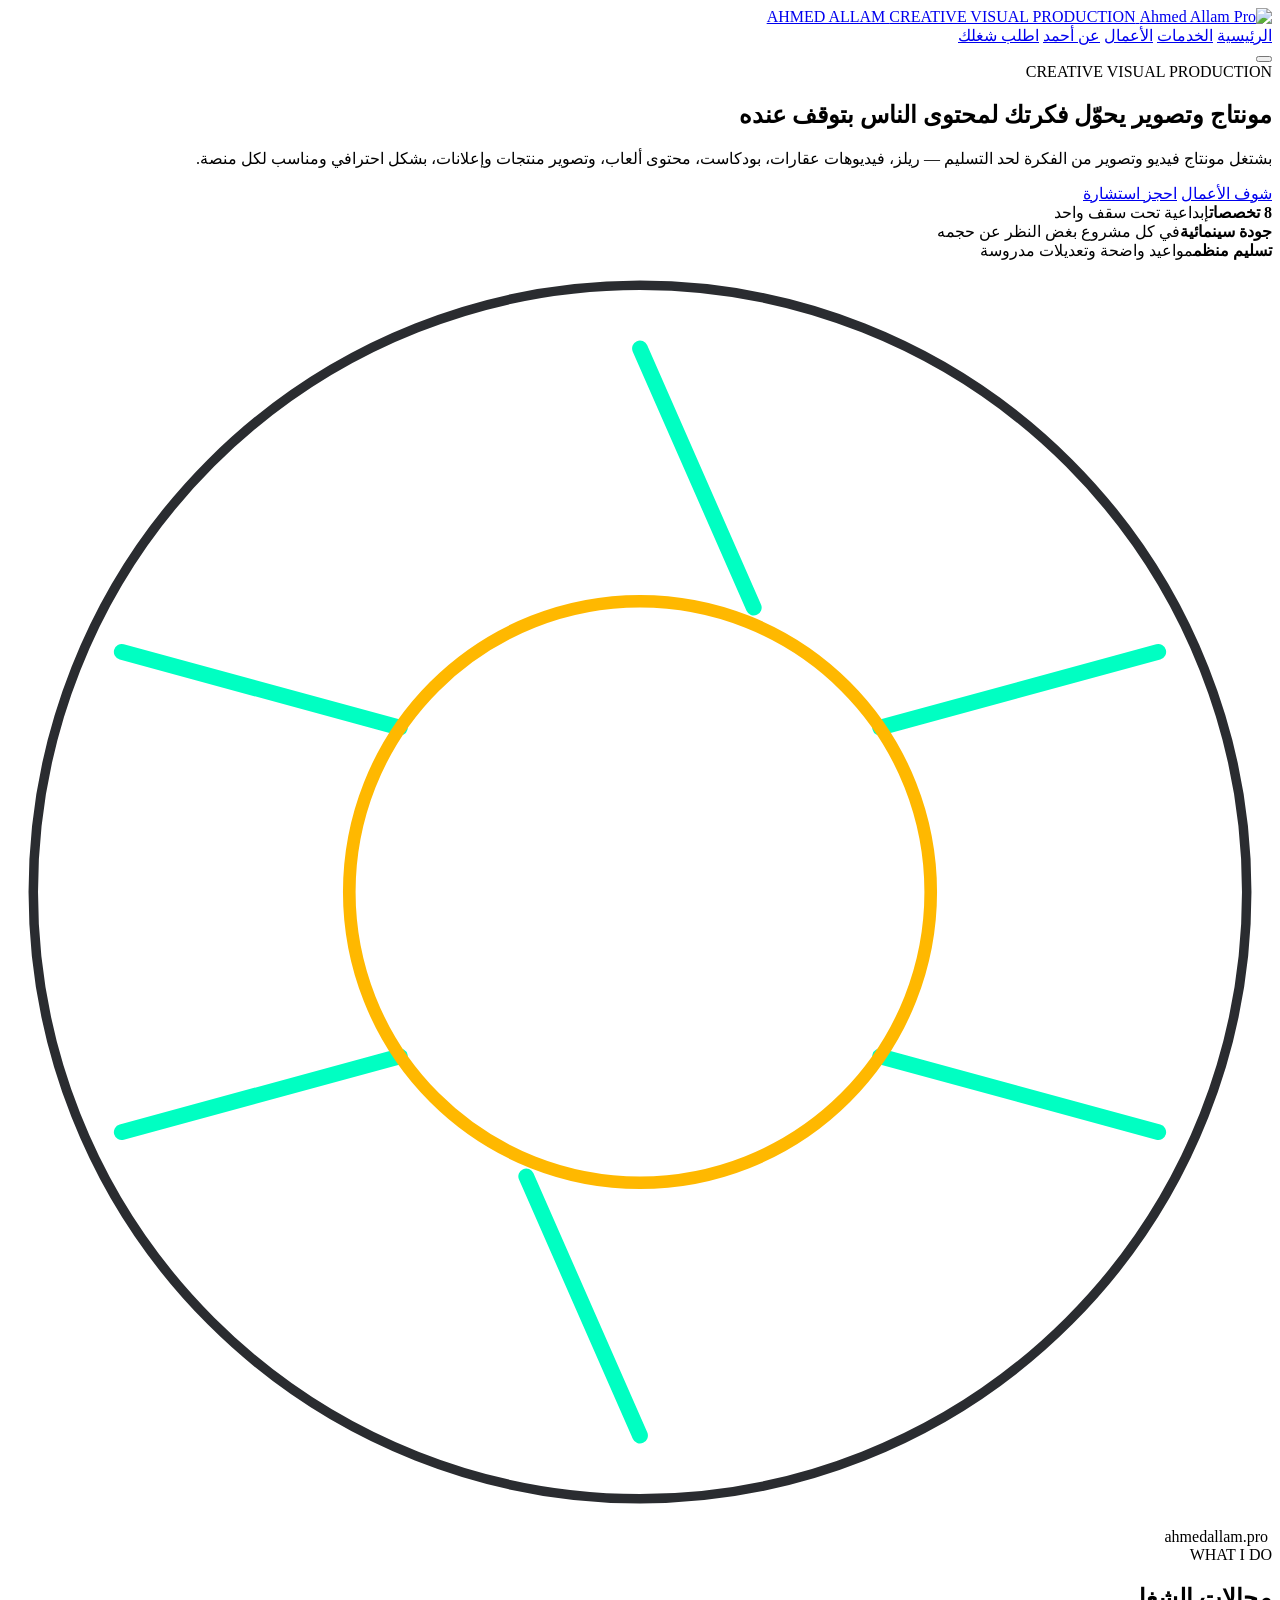
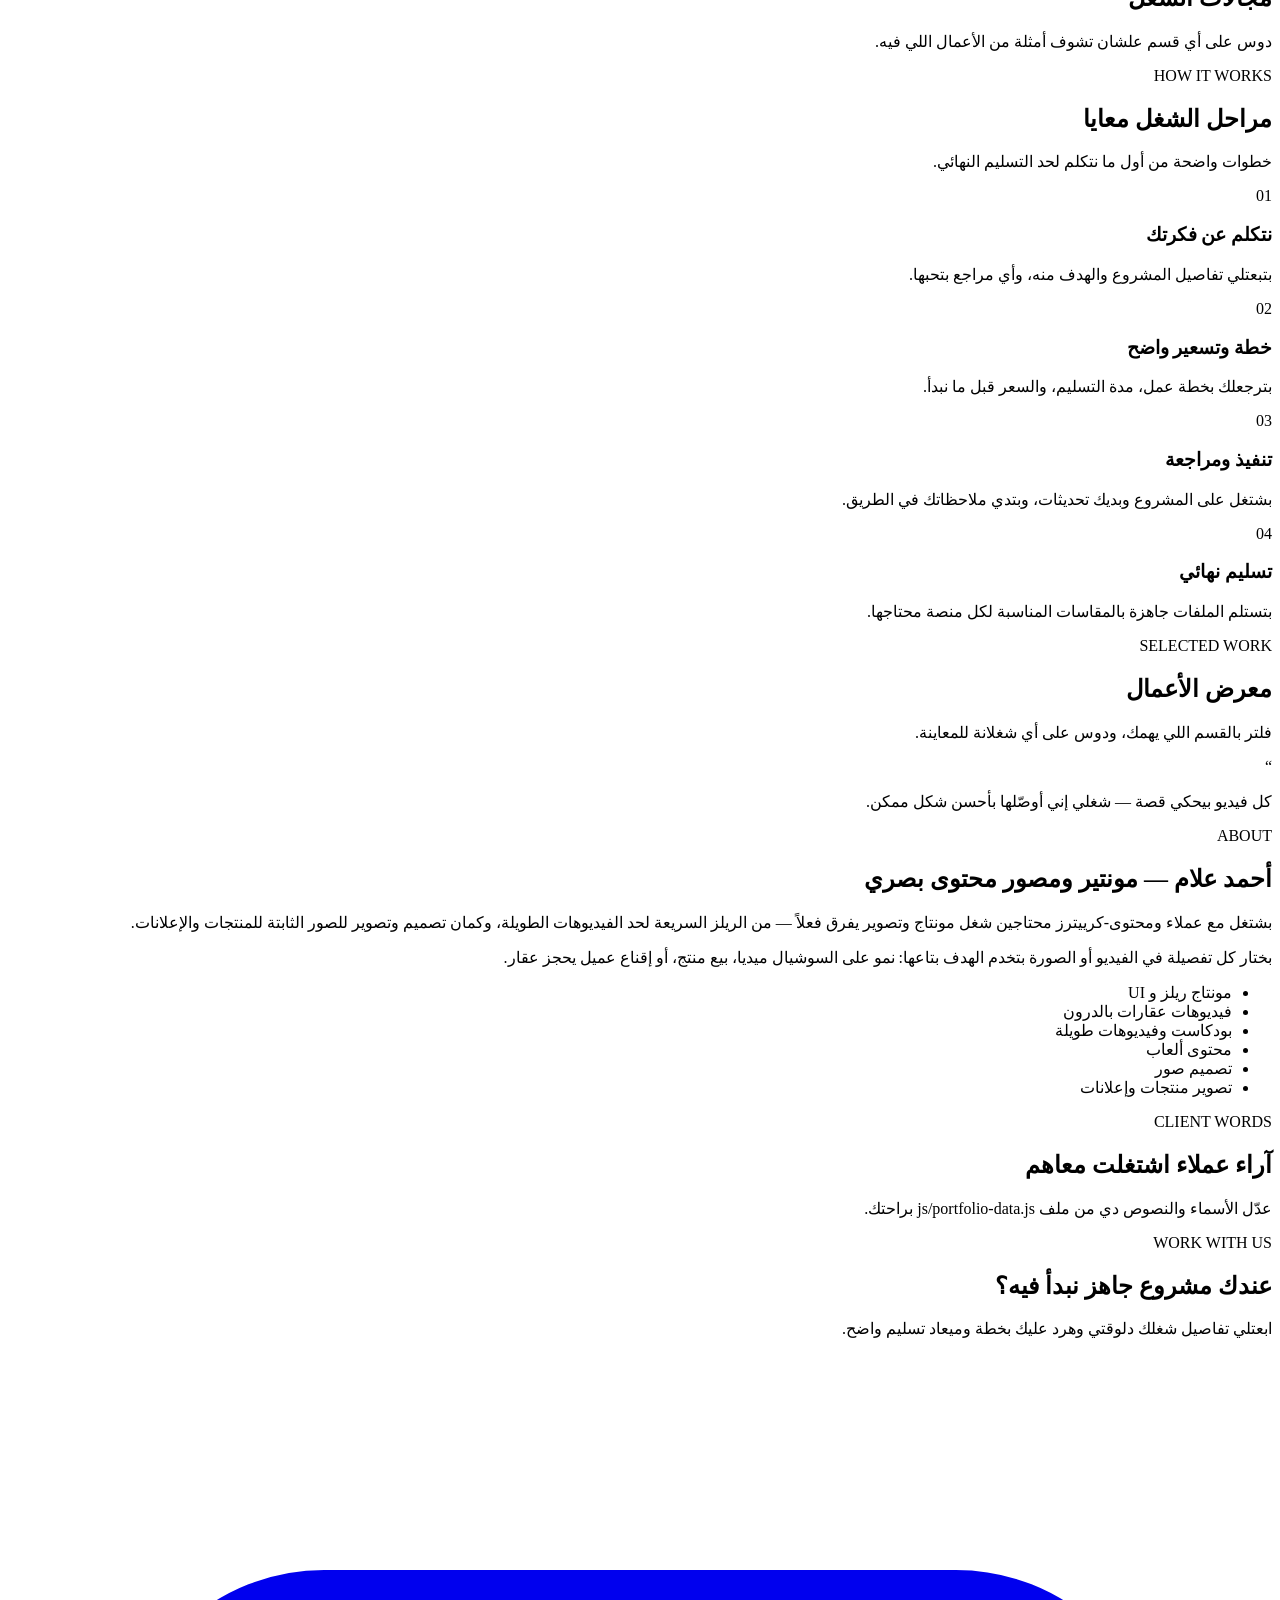
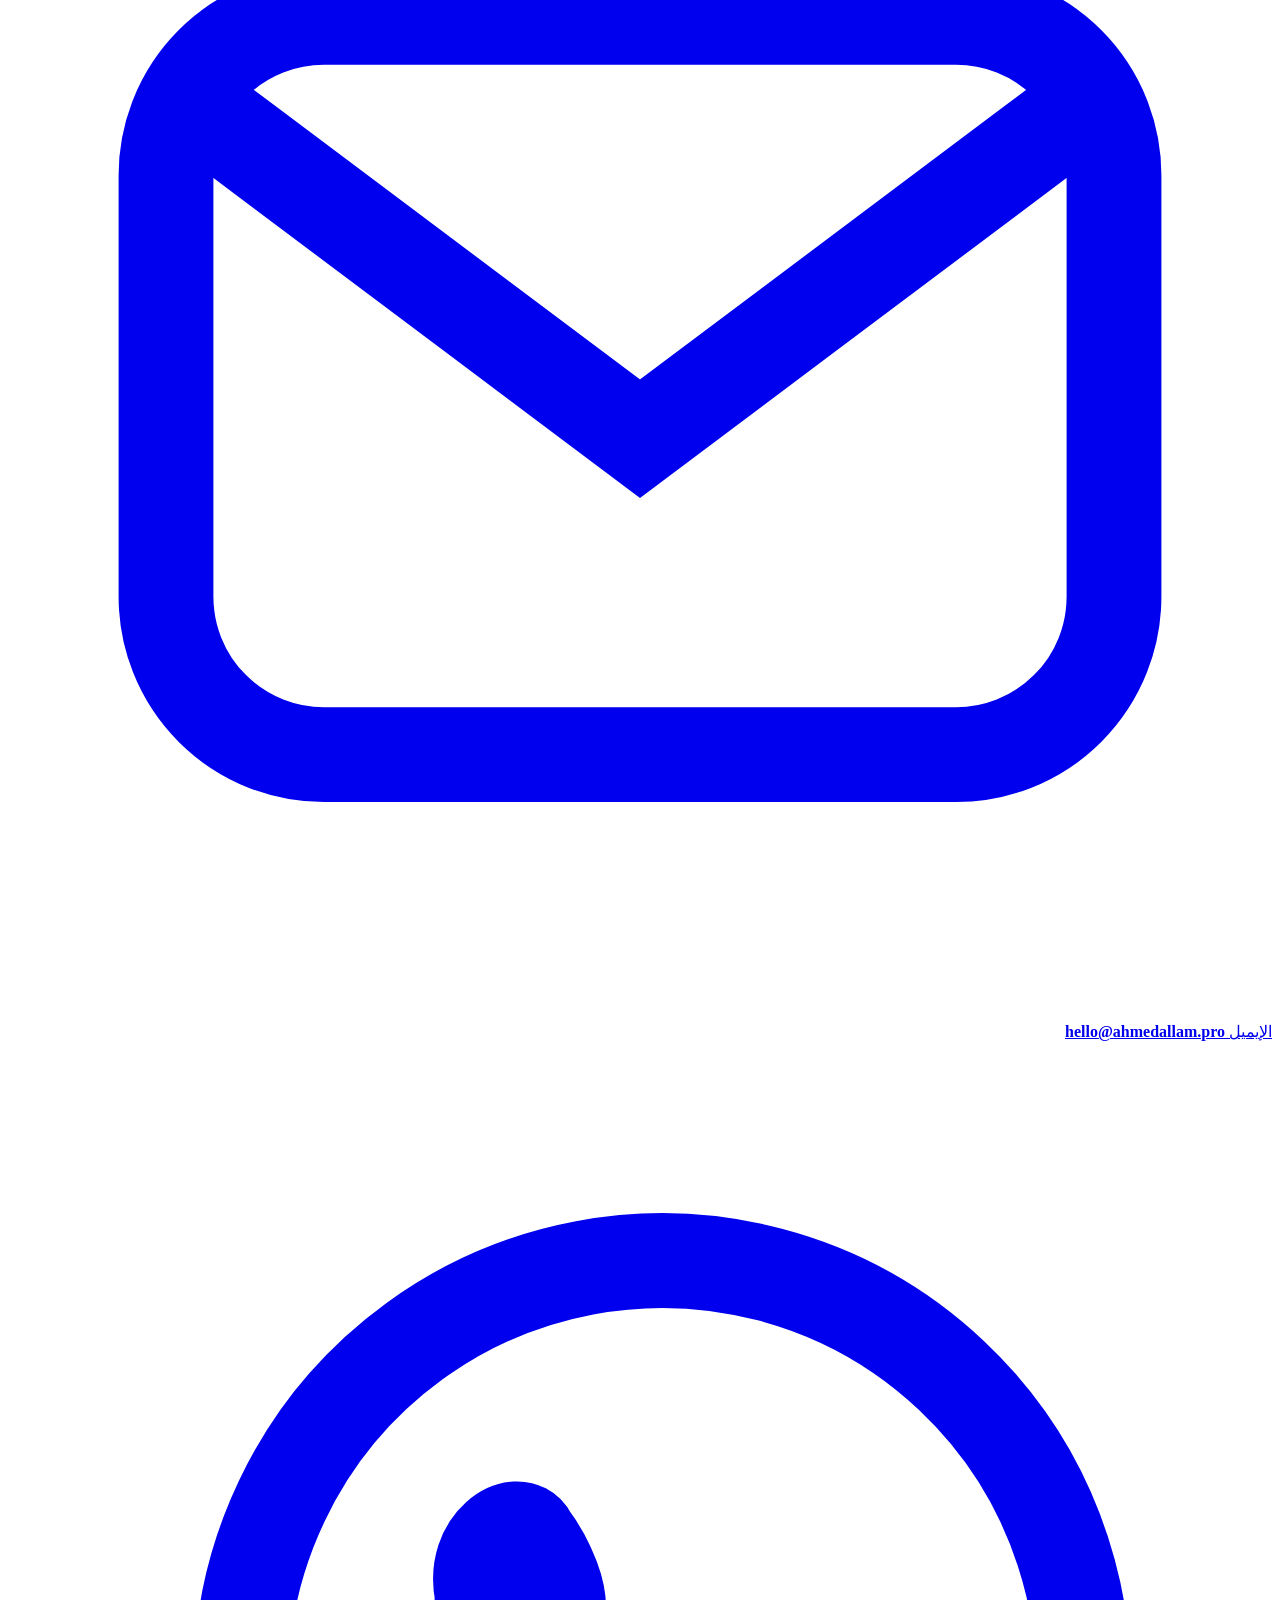
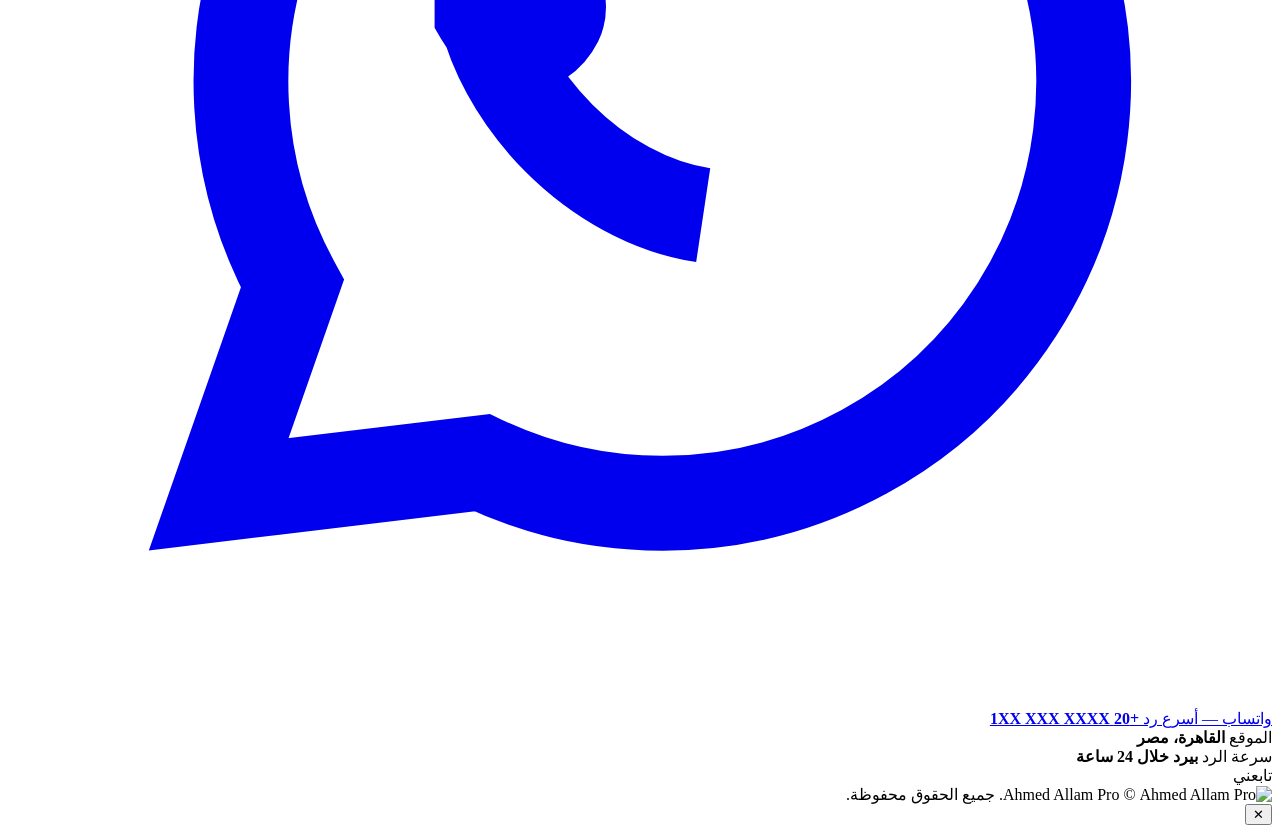
==== index.html @ 137678e2 "Add files via upload" ====
<!DOCTYPE html>
<html lang="ar" dir="rtl">
<head>
<meta charset="UTF-8">
<meta name="viewport" content="width=device-width, initial-scale=1.0">
<title>Ahmed Allam Pro — مونتاج فيديو وتصوير احترافي</title>
<meta name="description" content="أحمد علام برو — مونتاج ريلز، فيديوهات عقارات، بودكاست، محتوى ألعاب، وتصوير منتجات وإعلانات.">
<meta property="og:title" content="Ahmed Allam Pro — Creative Visual Production">
<meta property="og:description" content="مونتاج فيديو وتصوير احترافي: ريلز، عقارات، بودكاست، ألعاب، تصميم وتصوير منتجات وإعلانات.">
<meta property="og:image" content="assets/logo.png">
<meta property="og:type" content="website">
<meta property="og:url" content="https://ahmedallam.pro">
<meta name="twitter:card" content="summary_large_image">
<link rel="icon" href="assets/logo.png">
<link rel="stylesheet" href="css/style.css">
</head>
<body>

<!-- ===================== HEADER ===================== -->
<header id="siteHeader">
  <div class="wrap nav-inner">
    <a href="#hero" class="brand">
      <img src="assets/logo.png" alt="Ahmed Allam Pro">
      <span class="brand-text en">AHMED ALLAM <span>CREATIVE VISUAL PRODUCTION</span></span>
    </a>

    <nav class="nav-menu" id="navMenu">
      <a href="#hero">الرئيسية</a>
      <a href="#services">الخدمات</a>
      <a href="#work">الأعمال</a>
      <a href="#about">عن أحمد</a>
      <a href="#contact" class="nav-cta">اطلب شغلك</a>
    </nav>

    <button class="nav-toggle" id="navToggle" aria-label="فتح القائمة">
      <span></span><span></span><span></span>
    </button>
  </div>
</header>

<!-- ===================== HERO ===================== -->
<section class="hero" id="hero">
  <div class="wrap hero-inner">
    <div class="hero-copy">
      <span class="eyebrow en">CREATIVE VISUAL PRODUCTION</span>
      <h1>مونتاج وتصوير يحوّل <span class="accent">فكرتك</span> لمحتوى الناس بتوقف عنده</h1>
      <p>
        بشتغل مونتاج فيديو وتصوير من الفكرة لحد التسليم — ريلز، فيديوهات عقارات،
        بودكاست، محتوى ألعاب، وتصوير منتجات وإعلانات، بشكل احترافي ومناسب لكل منصة.
      </p>
      <div class="hero-actions">
        <a href="#work" class="btn btn-primary">شوف الأعمال</a>
        <a href="#contact" class="btn btn-ghost">احجز استشارة</a>
      </div>

      <div class="hero-stats">
        <div><strong>8 تخصصات</strong><span>إبداعية تحت سقف واحد</span></div>
        <div><strong>جودة سينمائية</strong><span>في كل مشروع بغض النظر عن حجمه</span></div>
        <div><strong>تسليم منظم</strong><span>مواعيد واضحة وتعديلات مدروسة</span></div>
      </div>
    </div>

    <div class="hero-visual">
      <div class="aperture-ring">
        <svg viewBox="0 0 200 200" fill="none">
          <circle cx="100" cy="100" r="96" stroke="#2a2c30" stroke-width="1.5"/>
          <g stroke="#00ffc2" stroke-width="2.5" stroke-linecap="round">
            <path d="M100 14 L118 55" />
            <path d="M182 62 L138 74" />
            <path d="M182 138 L138 126" />
            <path d="M100 186 L82 145" />
            <path d="M18 138 L62 126" />
            <path d="M18 62 L62 74" />
          </g>
          <circle cx="100" cy="100" r="46" stroke="#ffb800" stroke-width="2"/>
        </svg>
        <div class="hero-logo-badge">
          <img src="assets/logo.png" alt="">
          <span>ahmedallam.pro</span>
        </div>
      </div>
    </div>
  </div>
</section>

<!-- ===================== SERVICES ===================== -->
<section class="services" id="services">
  <div class="wrap">
    <div class="section-head">
      <span class="eyebrow en">WHAT I DO</span>
      <h2>مجالات الشغل</h2>
      <p>دوس على أي قسم علشان تشوف أمثلة من الأعمال اللي فيه.</p>
    </div>
    <div class="cat-grid" id="categoryGrid"></div>
  </div>
</section>

<!-- ===================== PROCESS ===================== -->
<section class="process" id="process">
  <div class="wrap">
    <div class="section-head">
      <span class="eyebrow en">HOW IT WORKS</span>
      <h2>مراحل الشغل معايا</h2>
      <p>خطوات واضحة من أول ما نتكلم لحد التسليم النهائي.</p>
    </div>
    <div class="process-grid">
      <div class="process-step">
        <span class="step-num en">01</span>
        <h3>نتكلم عن فكرتك</h3>
        <p>بتبعتلي تفاصيل المشروع والهدف منه، وأي مراجع بتحبها.</p>
      </div>
      <div class="process-step">
        <span class="step-num en">02</span>
        <h3>خطة وتسعير واضح</h3>
        <p>بترجعلك بخطة عمل، مدة التسليم، والسعر قبل ما نبدأ.</p>
      </div>
      <div class="process-step">
        <span class="step-num en">03</span>
        <h3>تنفيذ ومراجعة</h3>
        <p>بشتغل على المشروع وبديك تحديثات، وبتدي ملاحظاتك في الطريق.</p>
      </div>
      <div class="process-step">
        <span class="step-num en">04</span>
        <h3>تسليم نهائي</h3>
        <p>بتستلم الملفات جاهزة بالمقاسات المناسبة لكل منصة محتاجها.</p>
      </div>
    </div>
  </div>
</section>

<!-- ===================== WORK ===================== -->
<section id="work">
  <div class="wrap">
    <div class="section-head">
      <span class="eyebrow en">SELECTED WORK</span>
      <h2>معرض الأعمال</h2>
      <p>فلتر بالقسم اللي يهمك، ودوس على أي شغلانة للمعاينة.</p>
    </div>
    <div class="filter-bar" id="filterBar"></div>
    <div class="gallery" id="gallery"></div>
  </div>
</section>

<!-- ===================== ABOUT ===================== -->
<section class="about" id="about">
  <div class="wrap about-inner">
    <div class="about-card">
      <span class="quote-mark en">“</span>
      <p>كل فيديو بيحكي قصة — شغلي إني أوصّلها بأحسن شكل ممكن.</p>
    </div>
    <div class="about-text">
      <span class="eyebrow en">ABOUT</span>
      <h2>أحمد علام — مونتير ومصور محتوى بصري</h2>
      <p>
        بشتغل مع عملاء ومحتوى-كرييترز محتاجين شغل مونتاج وتصوير يفرق فعلاً —
        من الريلز السريعة لحد الفيديوهات الطويلة، وكمان تصميم وتصوير للصور
        الثابتة للمنتجات والإعلانات.
      </p>
      <p>
        بختار كل تفصيلة في الفيديو أو الصورة بتخدم الهدف بتاعها: نمو على السوشيال ميديا،
        بيع منتج، أو إقناع عميل يحجز عقار.
      </p>
      <ul class="about-list">
        <li>مونتاج ريلز و UI</li>
        <li>فيديوهات عقارات بالدرون</li>
        <li>بودكاست وفيديوهات طويلة</li>
        <li>محتوى ألعاب</li>
        <li>تصميم صور</li>
        <li>تصوير منتجات وإعلانات</li>
      </ul>
    </div>
  </div>
</section>

<!-- ===================== TESTIMONIALS ===================== -->
<section id="testimonials">
  <div class="wrap">
    <div class="section-head">
      <span class="eyebrow en">CLIENT WORDS</span>
      <h2>آراء عملاء اشتغلت معاهم</h2>
      <p>عدّل الأسماء والنصوص دي من ملف js/portfolio-data.js براحتك.</p>
    </div>
    <div class="testimonials-track" id="testimonialTrack"></div>
  </div>
</section>

<!-- ===================== CONTACT ===================== -->
<section class="contact" id="contact">
  <div class="wrap">
    <div class="contact-box">
      <span class="eyebrow en">WORK WITH US</span>
      <h2>عندك مشروع جاهز نبدأ فيه؟</h2>
      <p>ابعتلي تفاصيل شغلك دلوقتي وهرد عليك بخطة وميعاد تسليم واضح.</p>
    </div>

    <div class="contact-grid">
      <div class="contact-rows">
        <a href="#" id="contactEmailLink" class="contact-row">
          <span class="contact-row-icon">
            <svg viewBox="0 0 24 24" fill="none" stroke="currentColor" stroke-width="1.8"><rect x="3" y="5" width="18" height="14" rx="3"/><path d="M4 7l8 6 8-6"/></svg>
          </span>
          <span class="contact-row-text">
            <span>الإيميل</span>
            <strong id="contactEmailText">hello@ahmedallam.pro</strong>
          </span>
        </a>

        <a href="#" id="contactWhatsapp" target="_blank" rel="noopener" class="contact-row">
          <span class="contact-row-icon">
            <svg viewBox="0 0 24 24" fill="none" stroke="currentColor" stroke-width="1.8"><path d="M4 20l1.4-4A8 8 0 1 1 9 19.4L4 20Z"/><path d="M9 10.5c.3 2 2.2 3.9 4.2 4.2M9 10.5c-.2-1 .7-1.5.9-1.1.3.4.7 1.2.5 1.6-.3.6-1 .6-1.4-.1Z"/></svg>
          </span>
          <span class="contact-row-text">
            <span>واتساب — أسرع رد</span>
            <strong id="contactPhoneText">+20 1XX XXX XXXX</strong>
          </span>
        </a>
      </div>

      <div class="contact-side">
        <div class="contact-side-block">
          <span>الموقع</span>
          <strong id="contactLocation">القاهرة، مصر</strong>
        </div>
        <div class="contact-side-block">
          <span>سرعة الرد</span>
          <strong id="contactResponse">بيرد خلال 24 ساعة</strong>
        </div>
        <div class="contact-side-block contact-social-wrap">
          <span>تابعني</span>
          <div data-social-list></div>
        </div>
      </div>
    </div>
  </div>
</section>

<!-- ===================== FOOTER ===================== -->
<footer>
  <div class="wrap footer-inner">
    <div class="footer-brand">
      <img src="assets/logo.png" alt="Ahmed Allam Pro">
      <span class="en">© <span id="year"></span> Ahmed Allam Pro. جميع الحقوق محفوظة.</span>
    </div>
    <div class="footer-social" data-social-list></div>
  </div>
</footer>

<!-- ===================== MODAL ===================== -->
<div class="modal" id="modal">
  <div class="modal-content">
    <div class="modal-body" id="modalBody"></div>
    <div class="modal-footer">
      <span id="modalCaption"></span>
      <button class="modal-close" id="modalClose" aria-label="إغلاق">✕</button>
    </div>
  </div>
</div>

<script src="js/site-config.js"></script>
<script src="js/portfolio-data.js"></script>
<script src="js/script.js"></script>
</body>
</html>
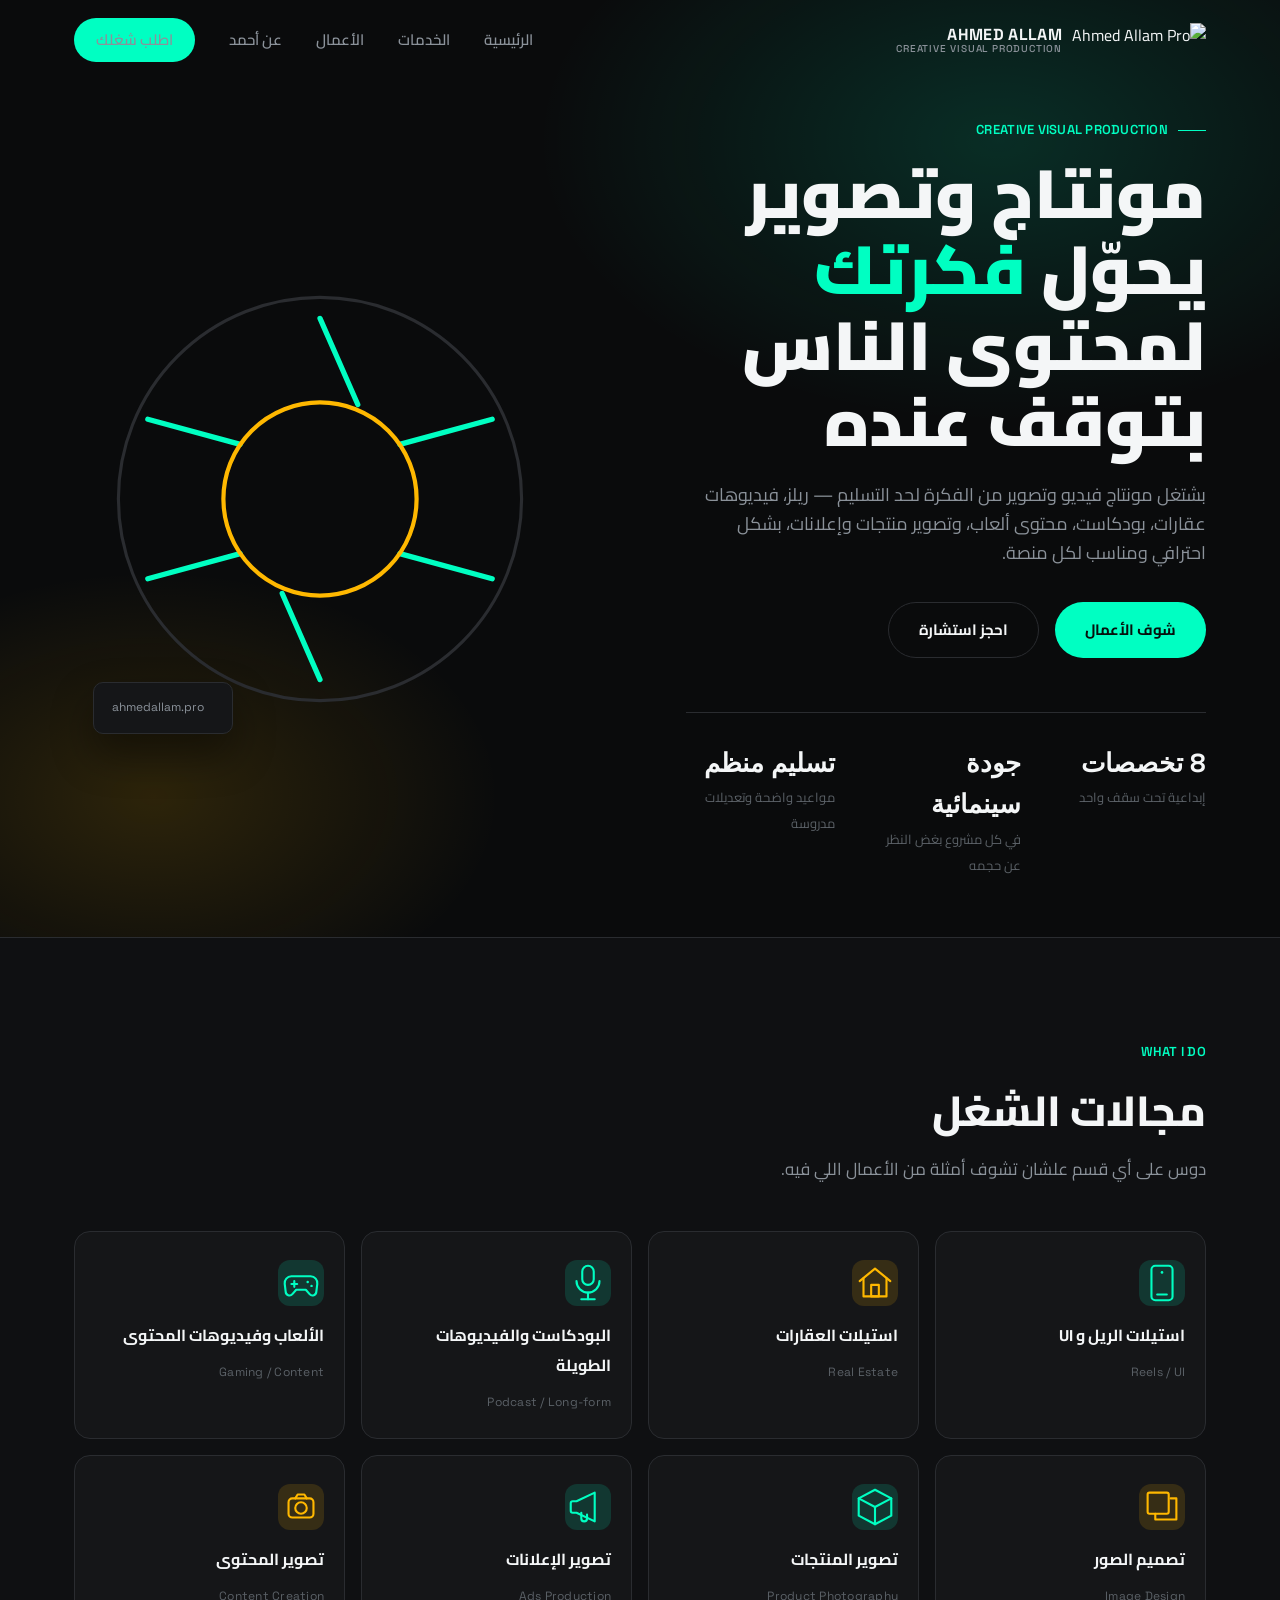
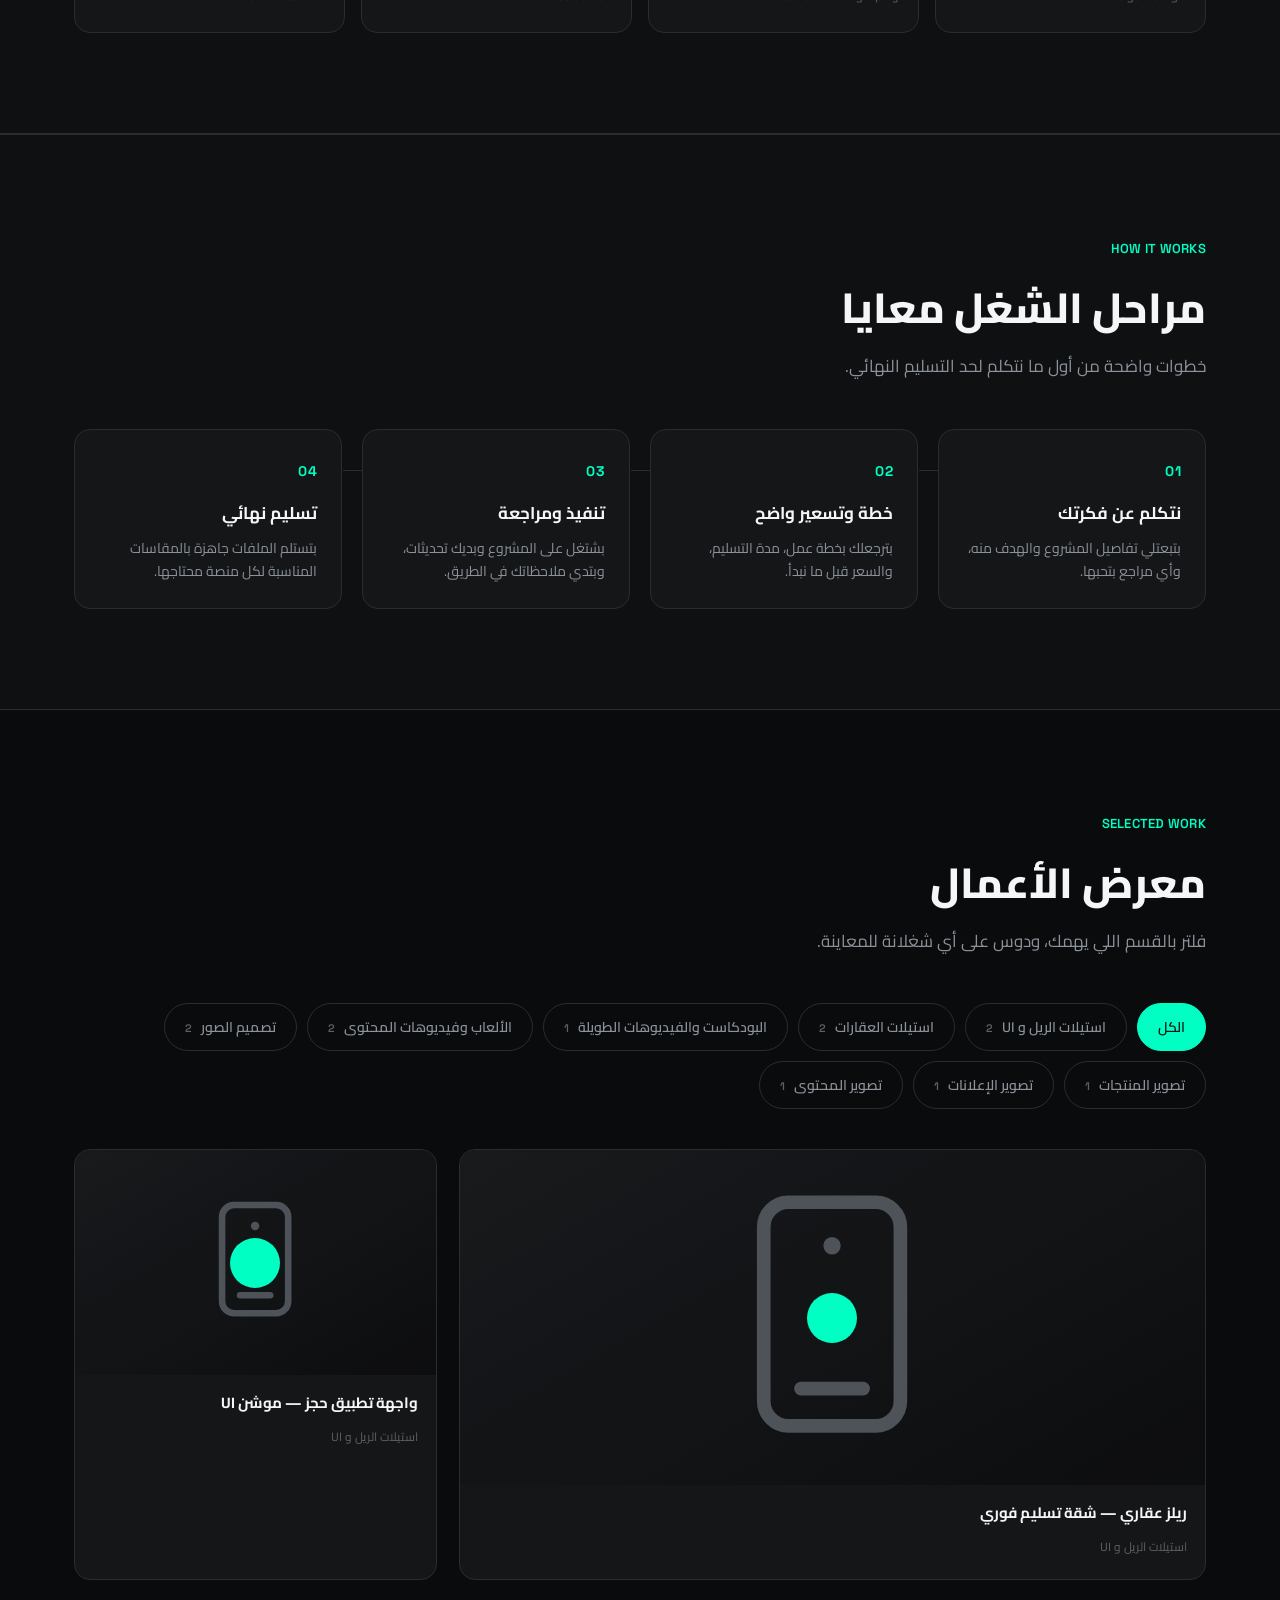
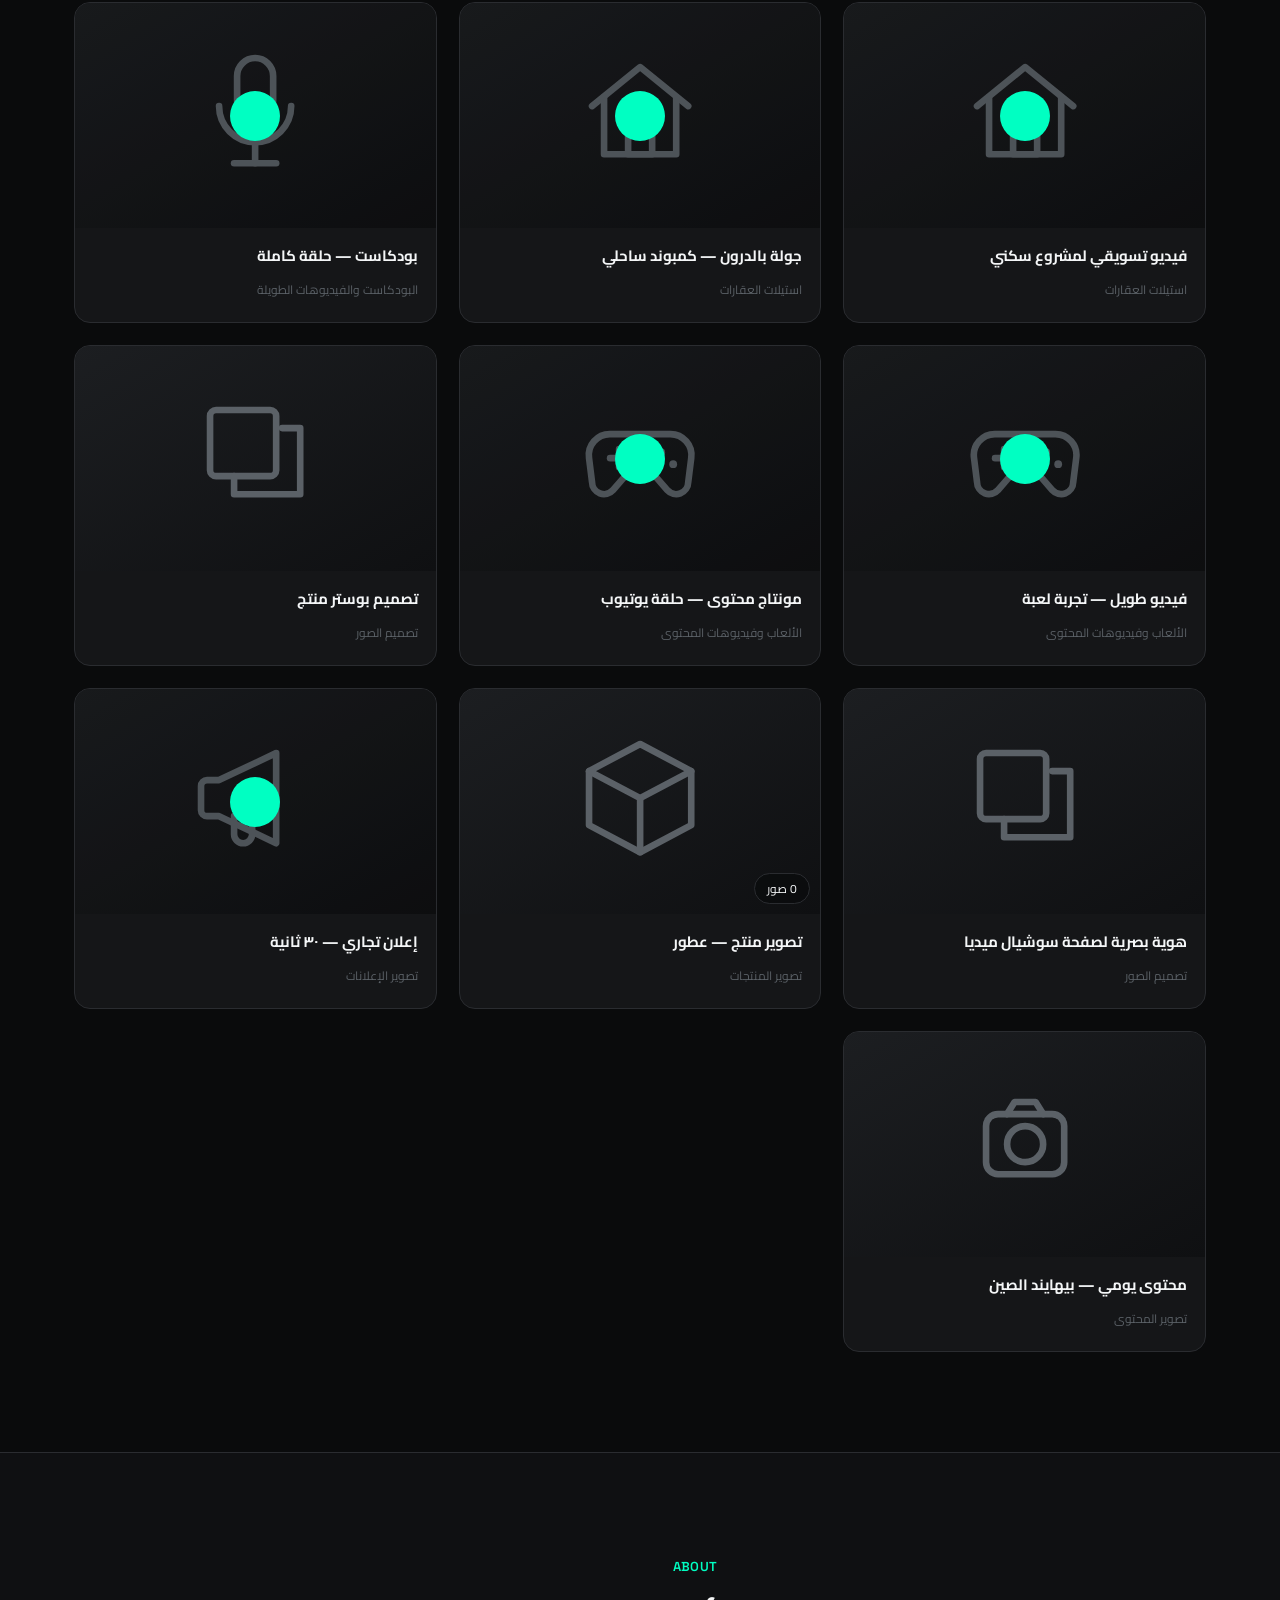
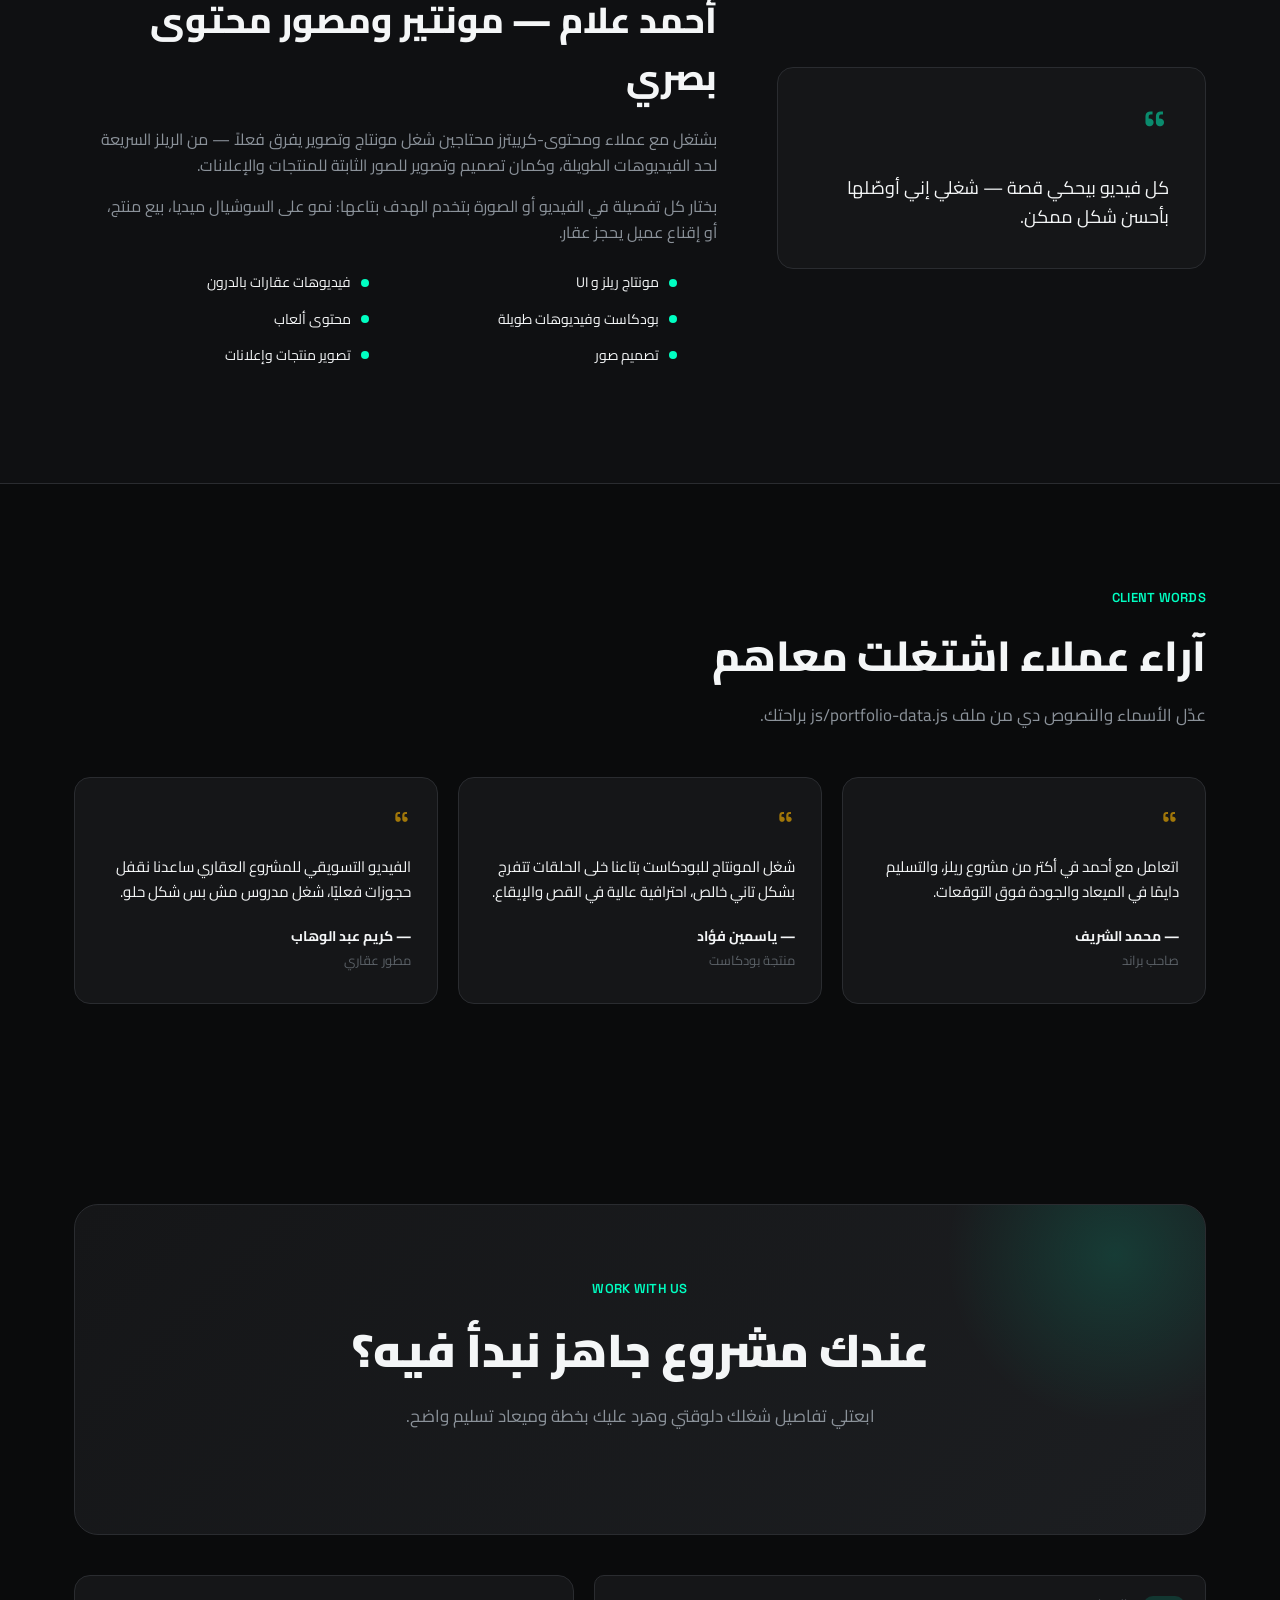
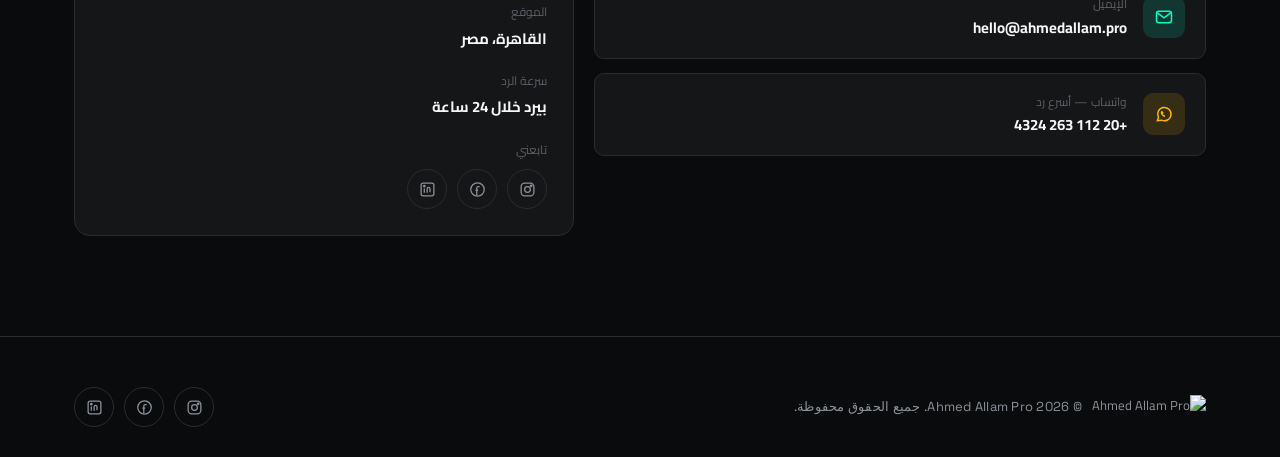
==== commit 430ab456: "Add files via upload" ====
--- a/index.html
+++ b/index.html
@@ -11,7 +11,7 @@
 <meta property="og:type" content="website">
 <meta property="og:url" content="https://ahmedallam.pro">
 <meta name="twitter:card" content="summary_large_image">
-<link rel="icon" href="assets/logo.png">
+<link rel="icon" href="assets/logo-icon.png">
 <link rel="stylesheet" href="css/style.css">
 </head>
 <body>
@@ -20,7 +20,7 @@
 <header id="siteHeader">
   <div class="wrap nav-inner">
     <a href="#hero" class="brand">
-      <img src="assets/logo.png" alt="Ahmed Allam Pro">
+      <img src="assets/logo-icon.png" alt="Ahmed Allam Pro">
       <span class="brand-text en">AHMED ALLAM <span>CREATIVE VISUAL PRODUCTION</span></span>
     </a>
 
@@ -75,7 +75,7 @@
           <circle cx="100" cy="100" r="46" stroke="#ffb800" stroke-width="2"/>
         </svg>
         <div class="hero-logo-badge">
-          <img src="assets/logo.png" alt="">
+          <img src="assets/logo-icon.png" alt="">
           <span>ahmedallam.pro</span>
         </div>
       </div>
@@ -238,7 +238,7 @@
 <footer>
   <div class="wrap footer-inner">
     <div class="footer-brand">
-      <img src="assets/logo.png" alt="Ahmed Allam Pro">
+      <img src="assets/logo-icon.png" alt="Ahmed Allam Pro">
       <span class="en">© <span id="year"></span> Ahmed Allam Pro. جميع الحقوق محفوظة.</span>
     </div>
     <div class="footer-social" data-social-list></div>
--- a/css/style.css
+++ b/css/style.css
@@ -0,0 +1,855 @@
+/* =====================================================================
+   AHMED ALLAM PRO — Creative Visual Production
+   ===================================================================== */
+
+@import url('https://fonts.googleapis.com/css2?family=Cairo:wght@400;500;600;700;800;900&family=Space+Grotesk:wght@500;600;700&display=swap');
+
+:root {
+  --bg: #0a0b0c;
+  --bg-soft: #0f1012;
+  --surface: #151618;
+  --surface-2: #1c1e21;
+  --border: #2a2c30;
+  --teal: #00ffc2;
+  --teal-dim: rgba(0, 255, 194, 0.14);
+  --amber: #ffb800;
+  --amber-dim: rgba(255, 184, 0, 0.14);
+  --white: #f4f6f7;
+  --muted: #8b929a;
+  --muted-2: #5b6167;
+
+  --font-ar: 'Cairo', 'Segoe UI', sans-serif;
+  --font-en: 'Space Grotesk', sans-serif;
+
+  --container: 1180px;
+  --radius: 16px;
+  --radius-sm: 10px;
+}
+
+* { box-sizing: border-box; }
+html { scroll-behavior: smooth; }
+
+body {
+  margin: 0;
+  background: var(--bg);
+  color: var(--white);
+  font-family: var(--font-ar);
+  direction: rtl;
+  line-height: 1.6;
+  overflow-x: hidden;
+}
+
+img { max-width: 100%; display: block; }
+
+a { color: inherit; text-decoration: none; }
+
+button {
+  font-family: inherit;
+  cursor: pointer;
+  background: none;
+  border: none;
+  color: inherit;
+}
+
+.en { font-family: var(--font-en); letter-spacing: 0.02em; }
+
+.wrap {
+  max-width: var(--container);
+  margin: 0 auto;
+  padding: 0 24px;
+}
+
+.eyebrow {
+  display: inline-block;
+  font-family: var(--font-en);
+  font-size: 13px;
+  color: var(--teal);
+  margin-bottom: 14px;
+  font-weight: 600;
+}
+
+.section-head {
+  max-width: 640px;
+  margin-bottom: 48px;
+}
+
+.section-head h2 {
+  font-size: clamp(28px, 4vw, 42px);
+  font-weight: 800;
+  margin: 0 0 12px;
+}
+
+.section-head p {
+  color: var(--muted);
+  font-size: 17px;
+  margin: 0;
+}
+
+section { position: relative; padding: 100px 0; }
+
+/* Visible focus for accessibility */
+a:focus-visible,
+button:focus-visible {
+  outline: 2px solid var(--teal);
+  outline-offset: 3px;
+  border-radius: 6px;
+}
+
+@media (prefers-reduced-motion: reduce) {
+  *, *::before, *::after {
+    animation-duration: 0.001ms !important;
+    animation-iteration-count: 1 !important;
+    transition-duration: 0.001ms !important;
+  }
+}
+
+/* =====================================================================
+   HEADER
+   ===================================================================== */
+#siteHeader {
+  position: fixed;
+  inset-inline: 0;
+  top: 0;
+  z-index: 100;
+  padding: 18px 0;
+  transition: background 0.35s ease, padding 0.35s ease, border-color 0.35s ease;
+  border-bottom: 1px solid transparent;
+}
+
+#siteHeader.is-scrolled {
+  background: rgba(10, 11, 12, 0.85);
+  backdrop-filter: blur(14px);
+  padding: 12px 0;
+  border-color: var(--border);
+}
+
+.nav-inner {
+  display: flex;
+  align-items: center;
+  justify-content: space-between;
+  gap: 20px;
+}
+
+.brand {
+  display: flex;
+  align-items: center;
+  gap: 10px;
+}
+
+.brand img { height: 34px; width: auto; border-radius: 6px; flex-shrink: 0; }
+
+.brand-text {
+  font-family: var(--font-en);
+  font-weight: 700;
+  font-size: 16px;
+  line-height: 1.1;
+  white-space: nowrap;
+}
+
+.brand-text span { display: block; font-size: 10px; color: var(--muted); font-weight: 500; letter-spacing: 0.08em; }
+
+@media (max-width: 400px) {
+  .brand-text { font-size: 13px; }
+  .brand-text span { display: none; }
+  .nav-cta { display: none; }
+}
+
+.nav-menu { display: flex; align-items: center; gap: 34px; }
+
+.nav-menu a {
+  font-size: 15px;
+  font-weight: 600;
+  color: var(--muted);
+  transition: color 0.2s ease;
+  position: relative;
+}
+.nav-menu a:hover { color: var(--white); }
+
+.nav-cta {
+  padding: 10px 22px;
+  background: var(--teal);
+  color: #06110d;
+  border-radius: 999px;
+  font-weight: 700;
+  font-size: 14px;
+  transition: transform 0.2s ease, box-shadow 0.2s ease;
+}
+.nav-cta:hover { transform: translateY(-2px); box-shadow: 0 8px 20px var(--teal-dim); }
+
+.nav-toggle {
+  display: none;
+  flex-direction: column;
+  gap: 5px;
+  padding: 6px;
+}
+.nav-toggle span { width: 22px; height: 2px; background: var(--white); border-radius: 2px; transition: transform 0.25s ease, opacity 0.25s ease; }
+.nav-toggle.is-active span:nth-child(1) { transform: translateY(7px) rotate(45deg); }
+.nav-toggle.is-active span:nth-child(2) { opacity: 0; }
+.nav-toggle.is-active span:nth-child(3) { transform: translateY(-7px) rotate(-45deg); }
+
+@media (max-width: 860px) {
+  .nav-toggle { display: flex; }
+  .nav-menu {
+    position: fixed;
+    inset-inline: 0;
+    top: 66px;
+    background: rgba(10, 11, 12, 0.97);
+    backdrop-filter: blur(16px);
+    flex-direction: column;
+    align-items: flex-start;
+    padding: 28px 24px 40px;
+    gap: 22px;
+    transform: translateY(-12px);
+    opacity: 0;
+    pointer-events: none;
+    transition: opacity 0.25s ease, transform 0.25s ease;
+    border-bottom: 1px solid var(--border);
+  }
+  .nav-menu.is-open { transform: translateY(0); opacity: 1; pointer-events: auto; }
+  .nav-menu a { font-size: 18px; }
+}
+
+/* =====================================================================
+   HERO
+   ===================================================================== */
+.hero {
+  min-height: 100vh;
+  display: flex;
+  align-items: center;
+  padding-top: 120px;
+  padding-bottom: 60px;
+  background:
+    radial-gradient(60% 50% at 78% 15%, var(--teal-dim), transparent 60%),
+    radial-gradient(45% 40% at 12% 85%, var(--amber-dim), transparent 60%),
+    var(--bg);
+  overflow: hidden;
+}
+
+.hero-inner {
+  display: grid;
+  grid-template-columns: 1.1fr 0.9fr;
+  gap: 40px;
+  align-items: center;
+}
+
+.hero-copy {
+  animation: heroFadeUp 0.9s cubic-bezier(0.16, 1, 0.3, 1) both;
+}
+.hero-visual {
+  animation: heroFadeUp 0.9s cubic-bezier(0.16, 1, 0.3, 1) 0.15s both;
+}
+
+@keyframes heroFadeUp {
+  from { opacity: 0; transform: translateY(18px); }
+  to { opacity: 1; transform: translateY(0); }
+}
+
+.hero-copy .eyebrow { display: flex; align-items: center; gap: 10px; }
+.hero-copy .eyebrow::before {
+  content: '';
+  width: 28px; height: 1px;
+  background: var(--teal);
+  display: inline-block;
+}
+
+.hero-copy h1 {
+  font-size: clamp(38px, 5.6vw, 68px);
+  font-weight: 900;
+  line-height: 1.12;
+  margin: 0 0 22px;
+}
+
+.hero-copy h1 .accent { color: var(--teal); }
+
+.hero-copy p {
+  font-size: 18px;
+  color: var(--muted);
+  max-width: 520px;
+  margin: 0 0 34px;
+}
+
+.hero-actions { display: flex; gap: 16px; flex-wrap: wrap; }
+
+.btn {
+  display: inline-flex;
+  align-items: center;
+  gap: 8px;
+  padding: 15px 30px;
+  border-radius: 999px;
+  font-weight: 700;
+  font-size: 15px;
+  transition: transform 0.2s ease, box-shadow 0.2s ease, background 0.2s ease;
+}
+.btn-primary { background: var(--teal); color: #06110d; }
+.btn-primary:hover { transform: translateY(-3px); box-shadow: 0 12px 26px var(--teal-dim); }
+.btn-ghost { border: 1px solid var(--border); color: var(--white); }
+.btn-ghost:hover { border-color: var(--teal); color: var(--teal); }
+
+.hero-stats {
+  display: flex;
+  flex-wrap: wrap;
+  gap: 28px 36px;
+  margin-top: 54px;
+  padding-top: 30px;
+  border-top: 1px solid var(--border);
+  max-width: 520px;
+}
+.hero-stats div { flex: 1 1 140px; min-width: 130px; }
+.hero-stats div strong {
+  display: block;
+  font-family: var(--font-en);
+  font-size: 26px;
+  color: var(--white);
+}
+.hero-stats div span { font-size: 13px; color: var(--muted-2); }
+
+.hero-visual {
+  position: relative;
+  display: flex;
+  align-items: center;
+  justify-content: center;
+}
+
+.aperture-ring {
+  position: relative;
+  width: min(420px, 80vw);
+  aspect-ratio: 1;
+  display: flex;
+  align-items: center;
+  justify-content: center;
+}
+
+.aperture-ring svg { width: 100%; height: 100%; animation: spin 26s linear infinite; }
+.aperture-ring .aperture-core { position: absolute; width: 46%; }
+
+@keyframes spin { to { transform: rotate(360deg); } }
+
+.hero-logo-badge {
+  position: absolute;
+  bottom: -6%;
+  left: -4%;
+  background: var(--surface);
+  border: 1px solid var(--border);
+  border-radius: var(--radius-sm);
+  padding: 12px 18px;
+  display: flex;
+  align-items: center;
+  gap: 10px;
+  box-shadow: 0 20px 40px rgba(0,0,0,0.4);
+}
+.hero-logo-badge img { height: 26px; }
+.hero-logo-badge span { font-family: var(--font-en); font-size: 12px; color: var(--muted); }
+
+@media (max-width: 1040px) {
+  .hero-inner { grid-template-columns: 1fr 0.8fr; gap: 28px; }
+  .aperture-ring { width: min(320px, 34vw); }
+}
+
+@media (max-width: 900px) {
+  .hero-inner { grid-template-columns: 1fr; }
+  .hero-visual { order: -1; margin-bottom: 10px; }
+  .aperture-ring { width: min(260px, 55vw); }
+  .hero-stats { gap: 22px 30px; }
+  .hero-copy p { max-width: none; }
+}
+
+@media (max-width: 480px) {
+  .hero { padding-top: 100px; }
+  .aperture-ring { width: min(190px, 50vw); }
+  .hero-logo-badge { padding: 9px 14px; gap: 8px; }
+  .hero-logo-badge img { height: 20px; }
+  .hero-logo-badge span { font-size: 10px; }
+  .hero-actions { gap: 12px; }
+  .btn { padding: 13px 24px; font-size: 14px; }
+  .hero-stats { gap: 18px 24px; margin-top: 38px; padding-top: 22px; }
+  .hero-stats div { flex: 1 1 100%; }
+}
+
+/* =====================================================================
+   SERVICES / CATEGORY GRID
+   ===================================================================== */
+.services { background: var(--bg-soft); border-block: 1px solid var(--border); }
+
+.cat-grid {
+  display: grid;
+  grid-template-columns: repeat(4, 1fr);
+  gap: 16px;
+}
+
+.cat-card {
+  background: var(--surface);
+  border: 1px solid var(--border);
+  border-radius: var(--radius);
+  padding: 28px 20px;
+  display: flex;
+  flex-direction: column;
+  align-items: flex-start;
+  gap: 14px;
+  text-align: right;
+  transition: transform 0.25s ease, border-color 0.25s ease, background 0.25s ease;
+}
+
+.cat-card:hover {
+  transform: translateY(-6px);
+  border-color: var(--teal);
+  background: var(--surface-2);
+}
+
+.cat-icon {
+  width: 46px; height: 46px;
+  display: flex; align-items: center; justify-content: center;
+  border-radius: 12px;
+  background: var(--teal-dim);
+  color: var(--teal);
+}
+.cat-card:nth-child(3n+2) .cat-icon { background: var(--amber-dim); color: var(--amber); }
+
+.cat-ar { font-weight: 700; font-size: 16px; }
+.cat-en { font-family: var(--font-en); font-size: 12px; color: var(--muted-2); }
+
+@media (max-width: 980px) { .cat-grid { grid-template-columns: repeat(2, 1fr); } }
+@media (max-width: 540px) { .cat-grid { grid-template-columns: 1fr; } }
+
+/* =====================================================================
+   WORK / GALLERY
+   ===================================================================== */
+.filter-bar {
+  display: flex;
+  flex-wrap: wrap;
+  gap: 10px;
+  margin-bottom: 40px;
+}
+
+.filter-btn {
+  padding: 10px 20px;
+  border-radius: 999px;
+  border: 1px solid var(--border);
+  color: var(--muted);
+  font-size: 14px;
+  font-weight: 600;
+  transition: all 0.2s ease;
+}
+.filter-btn:hover { color: var(--white); border-color: var(--muted); }
+.filter-btn.is-active { background: var(--teal); border-color: var(--teal); color: #06110d; }
+
+.gallery {
+  display: grid;
+  grid-template-columns: repeat(3, 1fr);
+  gap: 22px;
+}
+
+.work-card {
+  background: var(--surface);
+  border: 1px solid var(--border);
+  border-radius: var(--radius);
+  overflow: hidden;
+  cursor: pointer;
+  transition: transform 0.25s ease, border-color 0.25s ease;
+}
+.work-card:hover { transform: translateY(-6px); border-color: var(--teal); }
+
+.work-cover {
+  aspect-ratio: 16/10;
+  background: linear-gradient(150deg, var(--surface-2), var(--bg-soft));
+  position: relative;
+  display: flex;
+  align-items: center;
+  justify-content: center;
+}
+.work-cover img { width: 100%; height: 100%; object-fit: cover; }
+.cover-fallback { width: 40%; color: var(--muted-2); }
+
+.play-badge {
+  position: absolute;
+  inset: 0;
+  display: flex;
+  align-items: center;
+  justify-content: center;
+  font-size: 14px;
+  color: #06110d;
+  background: rgba(0,0,0,0.15);
+}
+.play-badge::before {
+  content: '';
+  position: absolute;
+  width: 50px; height: 50px;
+  border-radius: 50%;
+  background: var(--teal);
+}
+.play-badge { z-index: 1; }
+.play-badge { color: #06110d; }
+
+.work-meta { padding: 16px 18px 20px; }
+.work-meta h3 { font-size: 15px; margin: 0 0 8px; font-weight: 700; }
+.work-tag { font-size: 12px; color: var(--muted-2); }
+
+.gallery-empty {
+  grid-column: 1 / -1;
+  text-align: center;
+  color: var(--muted);
+  padding: 60px 20px;
+  border: 1px dashed var(--border);
+  border-radius: var(--radius);
+}
+
+@media (max-width: 980px) { .gallery { grid-template-columns: repeat(2, 1fr); } }
+@media (max-width: 600px) { .gallery { grid-template-columns: 1fr; } }
+
+/* =====================================================================
+   ABOUT
+   ===================================================================== */
+.about { background: var(--bg-soft); border-block: 1px solid var(--border); }
+.about-inner {
+  display: grid;
+  grid-template-columns: 0.8fr 1.2fr;
+  gap: 60px;
+  align-items: center;
+}
+.about-card {
+  background: var(--surface);
+  border: 1px solid var(--border);
+  border-radius: var(--radius);
+  padding: 36px;
+  position: relative;
+}
+.about-card .quote-mark { font-family: var(--font-en); font-size: 60px; color: var(--teal); line-height: 1; opacity: 0.5; }
+.about-card p { font-size: 18px; color: var(--white); margin: 10px 0 0; }
+
+.about-text h2 { font-size: clamp(26px, 3.6vw, 36px); font-weight: 800; margin: 0 0 20px; }
+.about-text p { color: var(--muted); font-size: 16px; margin: 0 0 16px; max-width: 620px; }
+
+.about-list { display: grid; grid-template-columns: 1fr 1fr; gap: 14px; margin-top: 26px; }
+.about-list li { list-style: none; display: flex; align-items: center; gap: 10px; font-size: 14px; color: var(--white); }
+.about-list li::before { content: ''; width: 8px; height: 8px; border-radius: 50%; background: var(--teal); flex-shrink: 0; }
+
+@media (max-width: 860px) {
+  .about-inner { grid-template-columns: 1fr; }
+  .about-list { grid-template-columns: 1fr; }
+}
+
+/* =====================================================================
+   CONTACT / CTA
+   ===================================================================== */
+.contact {
+  text-align: center;
+}
+.contact-box {
+  background: linear-gradient(135deg, var(--surface), var(--surface-2));
+  border: 1px solid var(--border);
+  border-radius: 24px;
+  padding: 70px 30px;
+  position: relative;
+  overflow: hidden;
+}
+.contact-box::before {
+  content: '';
+  position: absolute;
+  width: 340px; height: 340px;
+  background: radial-gradient(circle, var(--teal-dim), transparent 70%);
+  top: -120px; right: -80px;
+}
+.contact-box h2 {
+  font-size: clamp(28px, 4.4vw, 46px);
+  font-weight: 900;
+  margin: 0 0 16px;
+  position: relative;
+}
+.contact-box p {
+  color: var(--muted);
+  font-size: 17px;
+  max-width: 480px;
+  margin: 0 auto 34px;
+  position: relative;
+}
+.contact-actions {
+  display: flex;
+  gap: 16px;
+  justify-content: center;
+  flex-wrap: wrap;
+  position: relative;
+}
+
+/* =====================================================================
+   FOOTER
+   ===================================================================== */
+footer { padding: 50px 0 30px; border-top: 1px solid var(--border); }
+.footer-inner {
+  display: flex;
+  justify-content: space-between;
+  align-items: center;
+  flex-wrap: wrap;
+  gap: 20px;
+}
+.footer-brand { display: flex; align-items: center; gap: 10px; color: var(--muted); font-size: 13px; }
+.footer-brand img { height: 24px; }
+.footer-social { display: flex; gap: 14px; flex-wrap: wrap; }
+
+/* =====================================================================
+   MODAL
+   ===================================================================== */
+.modal {
+  position: fixed;
+  inset: 0;
+  z-index: 200;
+  display: none;
+  align-items: center;
+  justify-content: center;
+  padding: 24px;
+  background: rgba(6, 7, 8, 0.9);
+  backdrop-filter: blur(6px);
+}
+.modal.is-open { display: flex; }
+
+.modal-content {
+  width: min(920px, 100%);
+  background: var(--surface);
+  border: 1px solid var(--border);
+  border-radius: var(--radius);
+  overflow: hidden;
+}
+
+.modal-body {
+  aspect-ratio: 16/9;
+  background: #000;
+  display: flex;
+  align-items: center;
+  justify-content: center;
+}
+.modal-body iframe, .modal-body video, .modal-body img { width: 100%; height: 100%; object-fit: contain; border: none; }
+.modal-placeholder { color: var(--muted); text-align: center; padding: 30px; font-size: 14px; }
+
+.modal-footer {
+  padding: 16px 22px;
+  display: flex;
+  align-items: center;
+  justify-content: space-between;
+  gap: 12px;
+}
+.modal-footer span { font-weight: 700; font-size: 15px; }
+
+.modal-close {
+  width: 36px; height: 36px;
+  border-radius: 50%;
+  border: 1px solid var(--border);
+  font-size: 16px;
+  flex-shrink: 0;
+  transition: all 0.2s ease;
+}
+.modal-close:hover { border-color: var(--teal); color: var(--teal); }
+
+/* =====================================================================
+   FEATURED WORK CARD
+   ===================================================================== */
+@media (min-width: 981px) {
+  .work-card.is-featured {
+    grid-column: span 2;
+  }
+  .work-card.is-featured .work-cover { aspect-ratio: 16/7.2; }
+}
+
+.gallery-badge {
+  position: absolute;
+  bottom: 10px;
+  right: 10px;
+  background: rgba(10, 11, 12, 0.75);
+  border: 1px solid var(--border);
+  color: var(--white);
+  font-size: 12px;
+  padding: 5px 12px;
+  border-radius: 999px;
+  z-index: 2;
+}
+
+.filter-btn .count {
+  display: inline-block;
+  margin-inline-start: 6px;
+  font-size: 11px;
+  color: var(--muted-2);
+  font-family: var(--font-en);
+}
+.filter-btn.is-active .count { color: rgba(6,17,13,0.6); }
+
+/* =====================================================================
+   LIGHTBOX (multi-image gallery inside modal)
+   ===================================================================== */
+.lightbox-frame {
+  position: relative;
+  width: 100%;
+  height: 100%;
+  display: flex;
+  align-items: center;
+  justify-content: center;
+}
+.lightbox-frame img { width: 100%; height: 100%; object-fit: contain; }
+
+.lightbox-nav {
+  position: absolute;
+  top: 50%;
+  transform: translateY(-50%);
+  width: 44px; height: 44px;
+  border-radius: 50%;
+  background: rgba(10, 11, 12, 0.65);
+  border: 1px solid var(--border);
+  color: var(--white);
+  font-size: 22px;
+  display: flex;
+  align-items: center;
+  justify-content: center;
+  transition: background 0.2s ease, border-color 0.2s ease;
+}
+.lightbox-nav:hover { background: var(--teal); color: #06110d; border-color: var(--teal); }
+.lightbox-nav.prev { right: 16px; }
+.lightbox-nav.next { left: 16px; }
+
+/* =====================================================================
+   PROCESS ("HOW I WORK") SECTION
+   ===================================================================== */
+.process { background: var(--bg-soft); border-block: 1px solid var(--border); }
+
+.process-grid {
+  display: grid;
+  grid-template-columns: repeat(4, 1fr);
+  gap: 20px;
+  counter-reset: step;
+}
+
+.process-step {
+  position: relative;
+  padding: 30px 24px 26px;
+  background: var(--surface);
+  border: 1px solid var(--border);
+  border-radius: var(--radius);
+}
+
+.process-step .step-num {
+  font-family: var(--font-en);
+  font-size: 14px;
+  font-weight: 700;
+  color: var(--teal);
+  display: block;
+  margin-bottom: 18px;
+}
+
+.process-step h3 { font-size: 17px; margin: 0 0 10px; font-weight: 700; }
+.process-step p { font-size: 14px; color: var(--muted); margin: 0; }
+
+.process-step:not(:last-child)::after {
+  content: '';
+  position: absolute;
+  top: 40px;
+  left: -20px;
+  width: 20px;
+  height: 1px;
+  background: var(--border);
+}
+
+@media (max-width: 980px) {
+  .process-grid { grid-template-columns: 1fr 1fr; }
+  .process-step:nth-child(2)::after { display: none; }
+}
+@media (max-width: 600px) {
+  .process-grid { grid-template-columns: 1fr; }
+  .process-step::after { display: none; }
+}
+
+/* =====================================================================
+   TESTIMONIALS
+   ===================================================================== */
+.testimonials-track {
+  display: grid;
+  grid-template-columns: repeat(3, 1fr);
+  gap: 20px;
+}
+
+.testimonial-card {
+  background: var(--surface);
+  border: 1px solid var(--border);
+  border-radius: var(--radius);
+  padding: 30px 26px;
+}
+.testimonial-card .quote-mark { font-size: 40px; color: var(--amber); line-height: 1; opacity: 0.6; display: block; margin-bottom: 6px; }
+.testimonial-card p { font-size: 15px; color: var(--white); margin: 0 0 20px; line-height: 1.7; }
+.testimonial-author strong { display: block; font-size: 14px; }
+.testimonial-author span { font-size: 13px; color: var(--muted-2); }
+
+@media (max-width: 980px) { .testimonials-track { grid-template-columns: 1fr; } }
+
+/* =====================================================================
+   CONTACT — professional card rows
+   ===================================================================== */
+.contact-grid {
+  display: grid;
+  grid-template-columns: 1.1fr 0.9fr;
+  gap: 20px;
+  text-align: right;
+  margin-top: 40px;
+}
+
+.contact-rows {
+  display: flex;
+  flex-direction: column;
+  gap: 14px;
+}
+
+.contact-row {
+  display: flex;
+  align-items: center;
+  gap: 16px;
+  background: var(--surface);
+  border: 1px solid var(--border);
+  border-radius: var(--radius-sm);
+  padding: 18px 20px;
+  transition: border-color 0.2s ease, transform 0.2s ease;
+}
+.contact-row:is(a):hover { border-color: var(--teal); transform: translateY(-2px); }
+
+.contact-row-icon {
+  width: 42px; height: 42px;
+  flex-shrink: 0;
+  border-radius: 10px;
+  background: var(--teal-dim);
+  color: var(--teal);
+  display: flex;
+  align-items: center;
+  justify-content: center;
+}
+.contact-row-icon svg { width: 20px; height: 20px; }
+.contact-row:nth-child(2n) .contact-row-icon { background: var(--amber-dim); color: var(--amber); }
+
+.contact-row-text { display: flex; flex-direction: column; gap: 2px; }
+.contact-row-text span:first-child { font-size: 12px; color: var(--muted-2); }
+.contact-row-text strong { font-size: 15px; font-weight: 700; }
+
+.contact-side {
+  background: var(--surface);
+  border: 1px solid var(--border);
+  border-radius: var(--radius);
+  padding: 26px;
+  display: flex;
+  flex-direction: column;
+  gap: 20px;
+}
+.contact-side-block span:first-child { display: block; font-size: 12px; color: var(--muted-2); margin-bottom: 4px; }
+.contact-side-block strong { font-size: 15px; }
+
+.contact-social-wrap.is-empty { display: none; }
+.contact-social-wrap span:first-child { display: block; font-size: 12px; color: var(--muted-2); margin-bottom: 10px; }
+
+.social-link {
+  width: 40px; height: 40px;
+  border-radius: 50%;
+  border: 1px solid var(--border);
+  display: inline-flex;
+  align-items: center;
+  justify-content: center;
+  color: var(--muted);
+  transition: all 0.2s ease;
+}
+.social-link svg { width: 17px; height: 17px; }
+.social-link:hover { color: var(--teal); border-color: var(--teal); }
+
+[data-social-list] { display: flex; gap: 10px; flex-wrap: wrap; }
+
+@media (max-width: 860px) {
+  .contact-grid { grid-template-columns: 1fr; }
+}
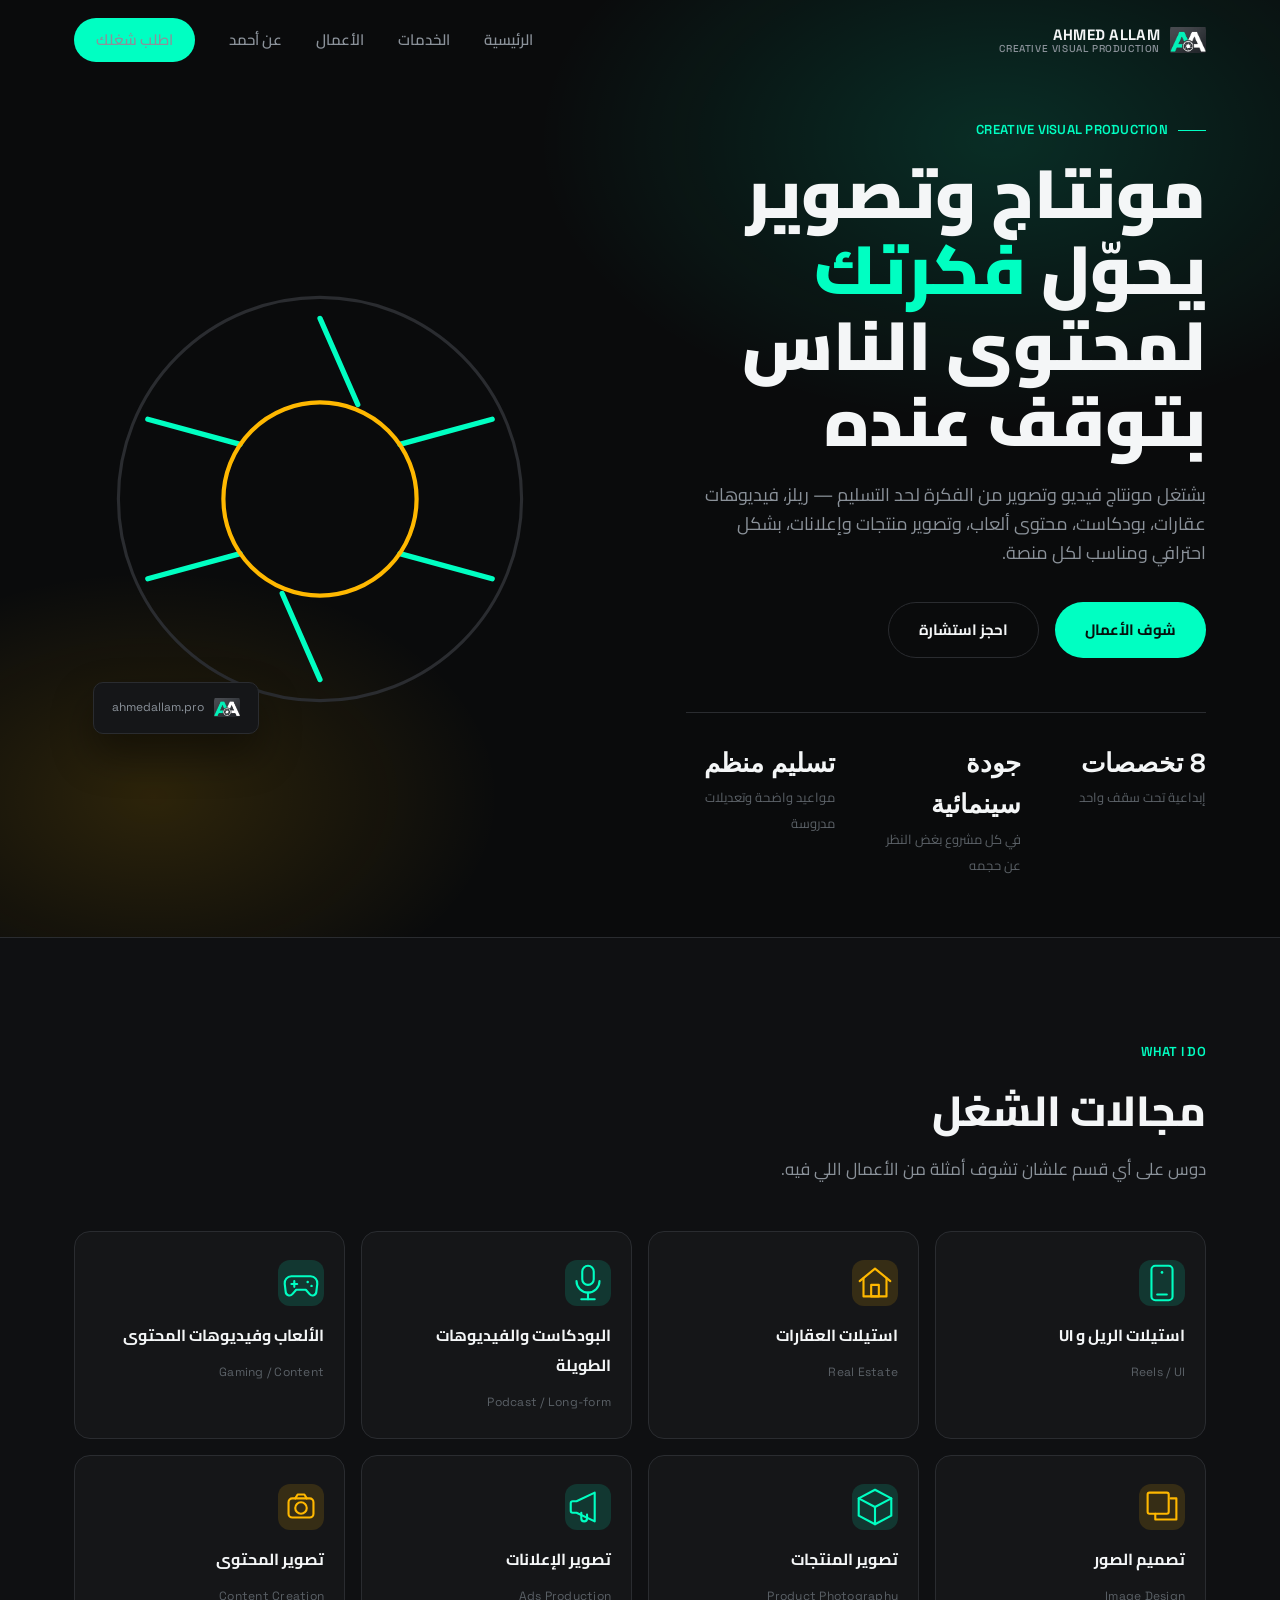
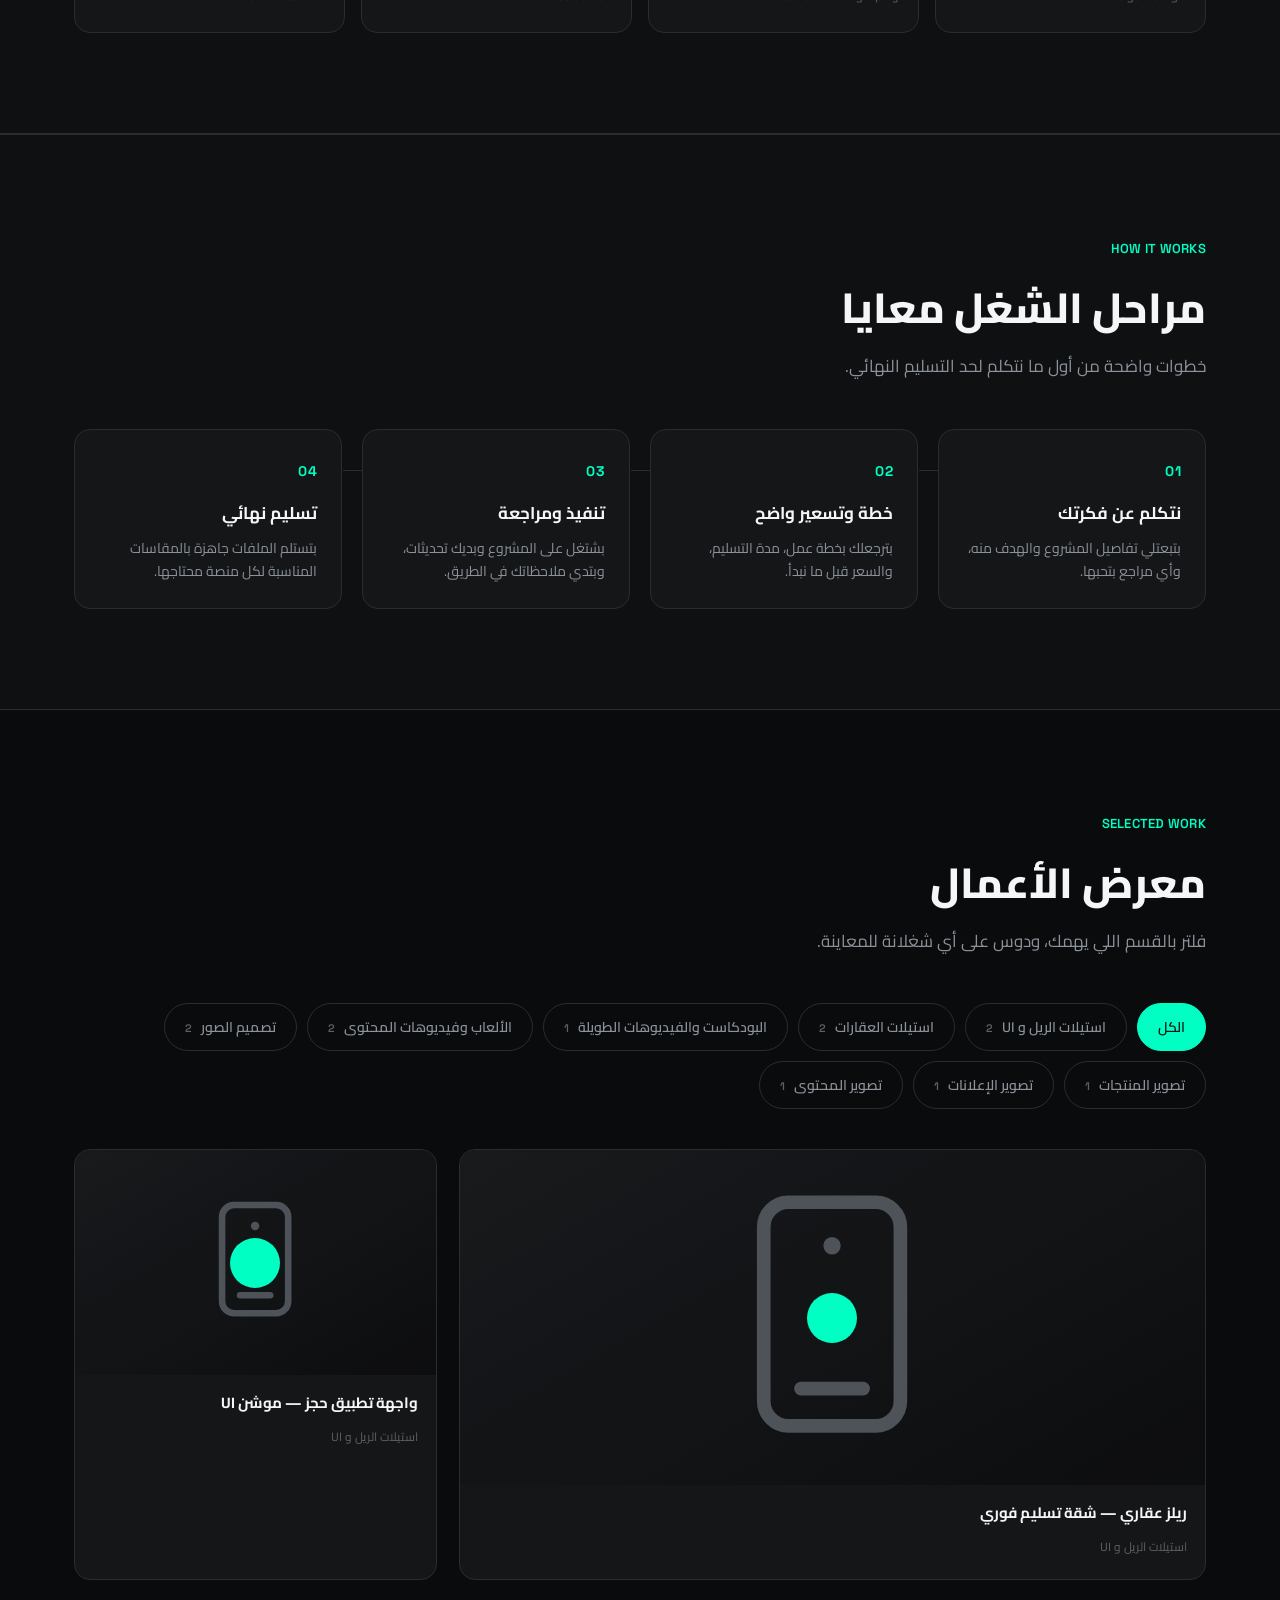
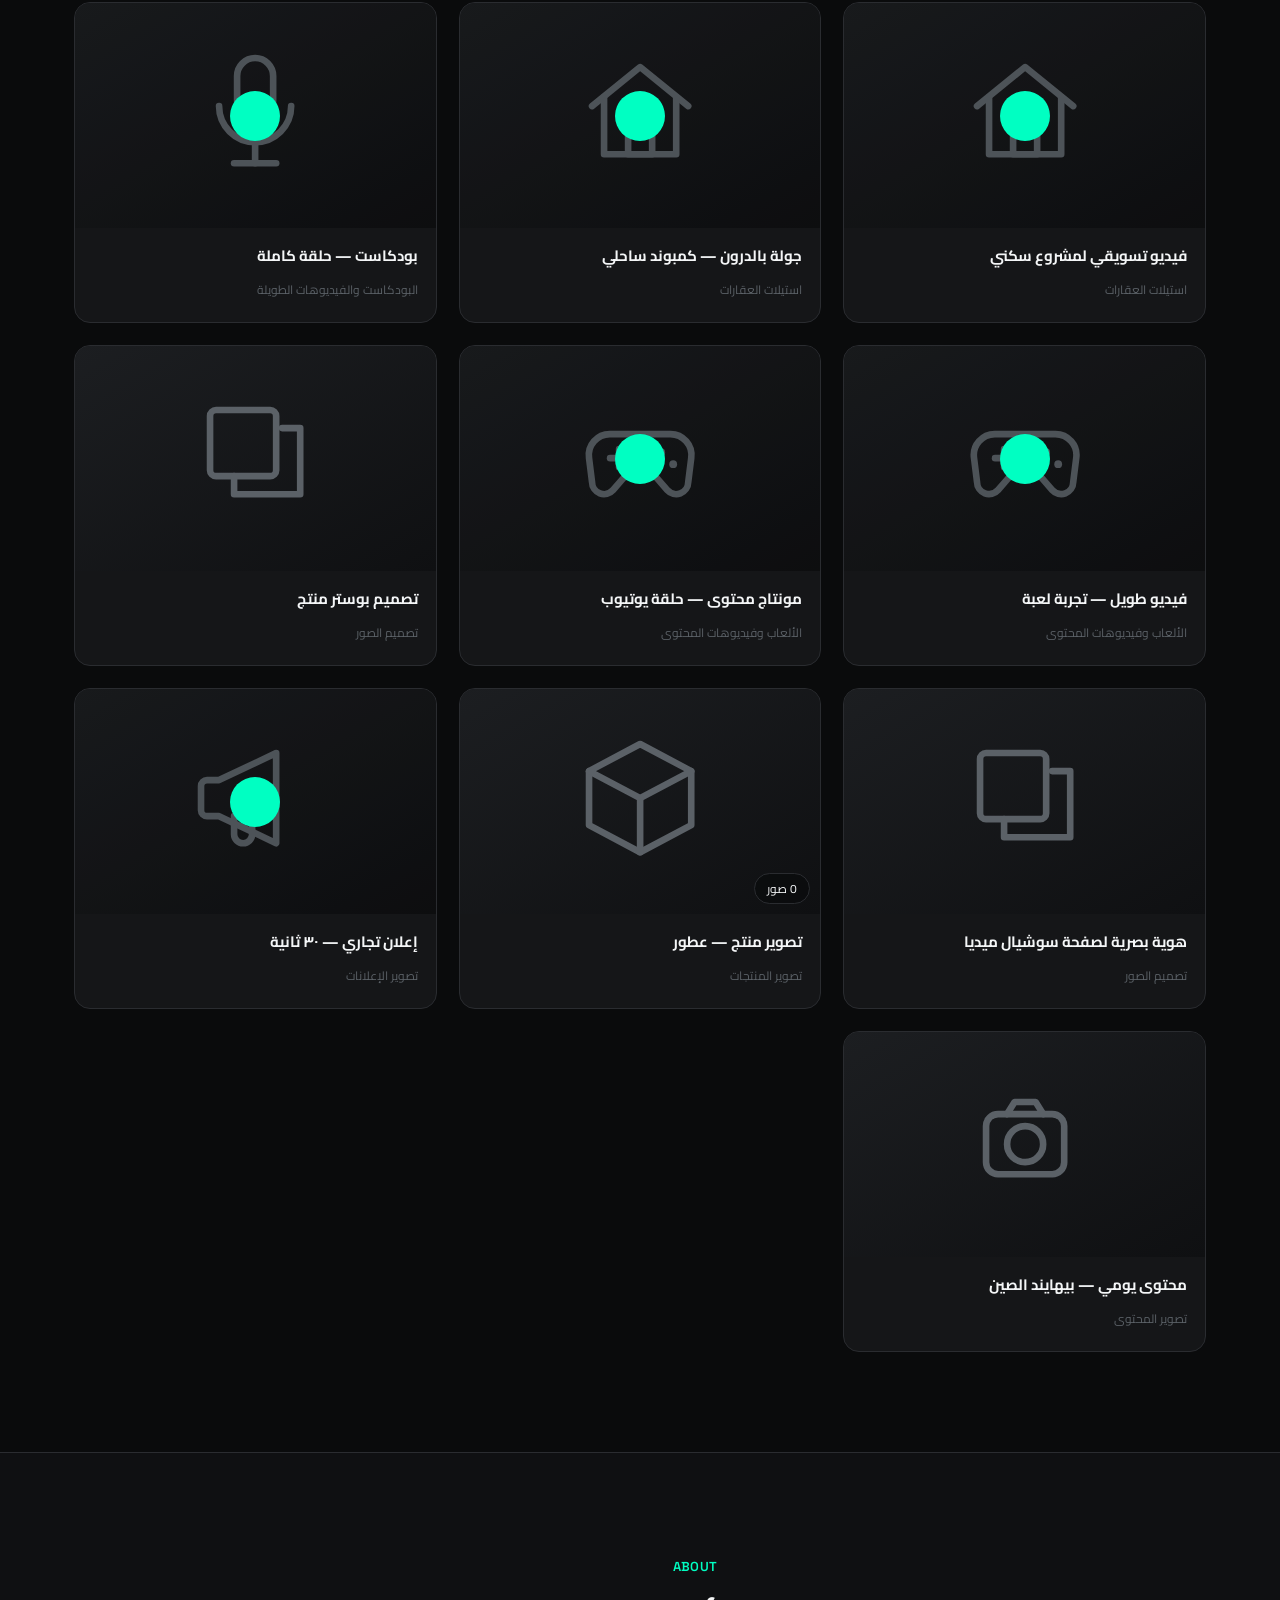
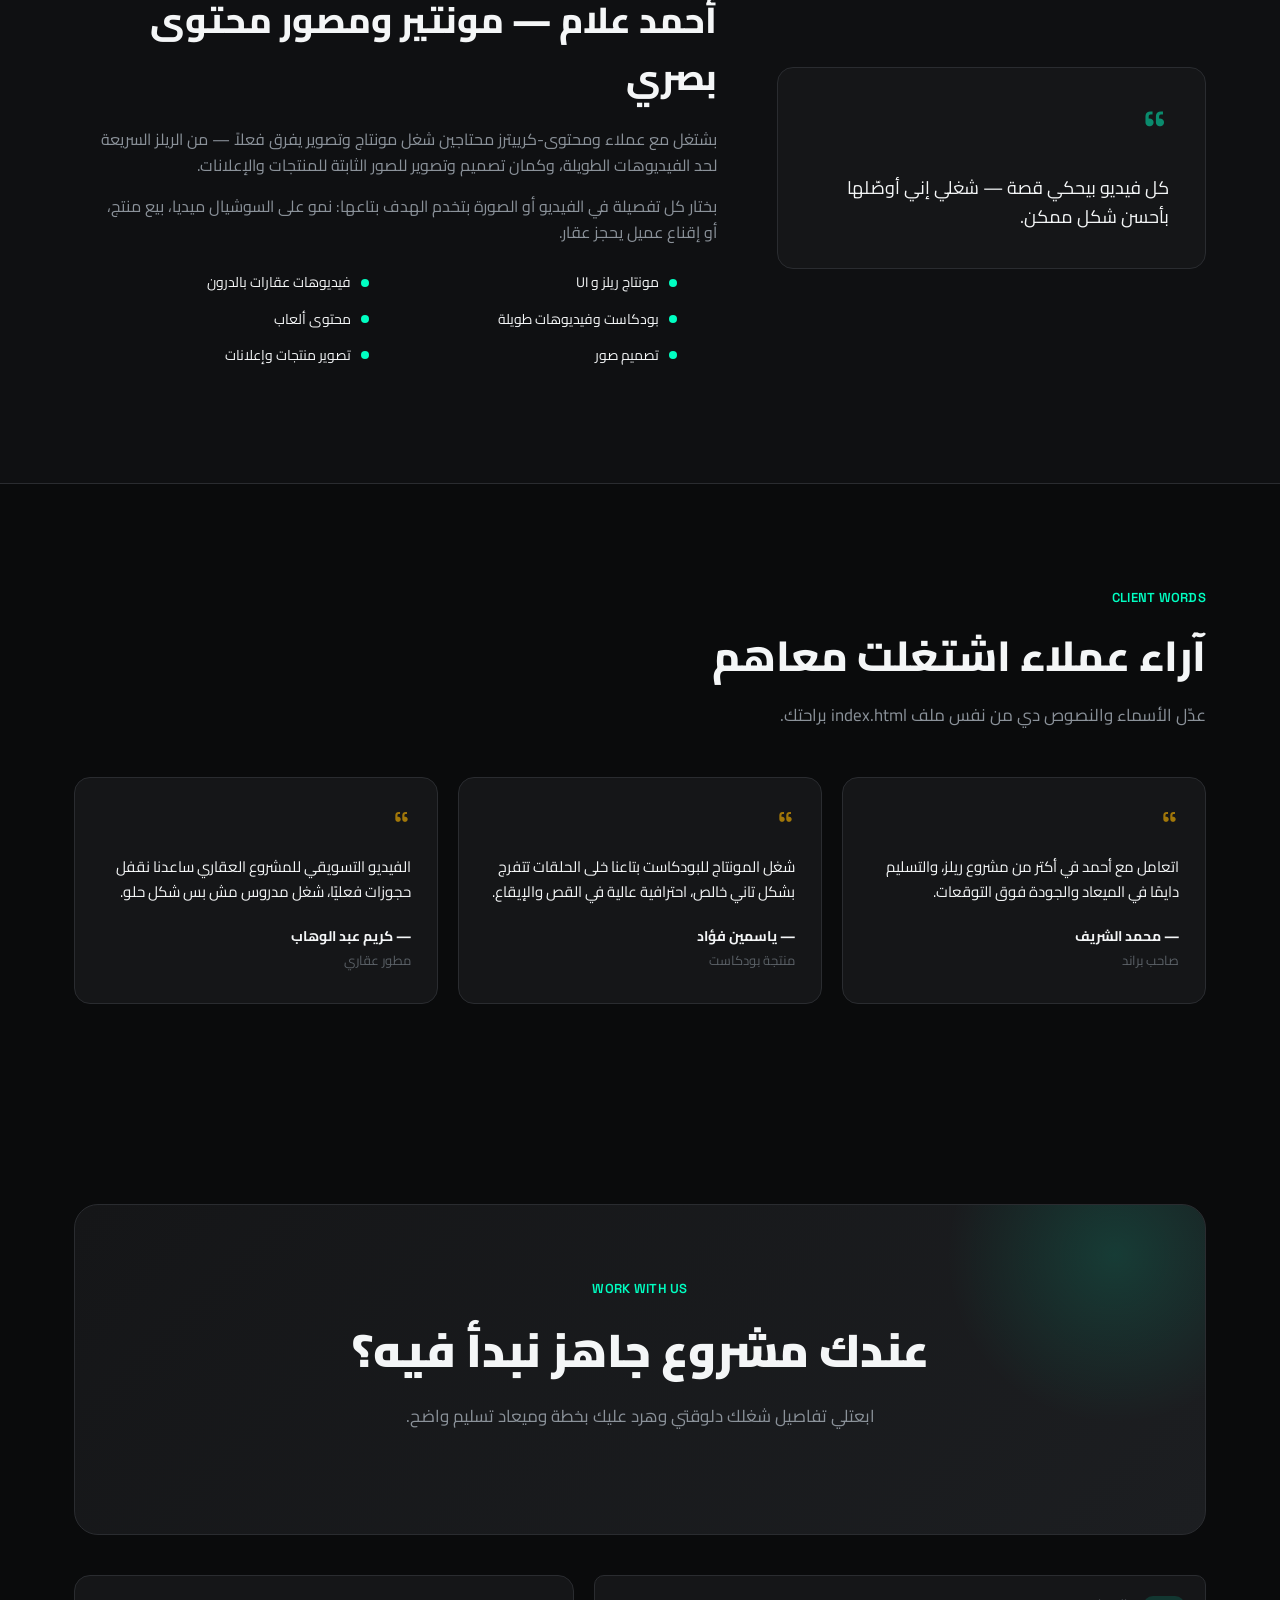
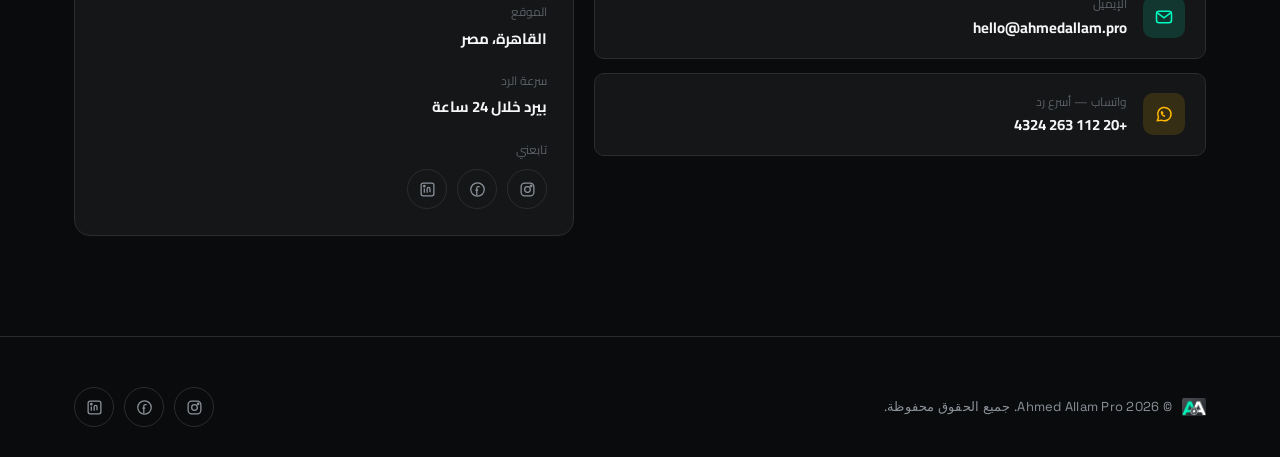
==== commit 97565fa4: "Add files via upload" ====
--- a/index.html
+++ b/index.html
@@ -7,12 +7,882 @@
 <meta name="description" content="أحمد علام برو — مونتاج ريلز، فيديوهات عقارات، بودكاست، محتوى ألعاب، وتصوير منتجات وإعلانات.">
 <meta property="og:title" content="Ahmed Allam Pro — Creative Visual Production">
 <meta property="og:description" content="مونتاج فيديو وتصوير احترافي: ريلز، عقارات، بودكاست، ألعاب، تصميم وتصوير منتجات وإعلانات.">
-<meta property="og:image" content="assets/logo.png">
+<meta property="og:image" content="[data-uri]">
 <meta property="og:type" content="website">
 <meta property="og:url" content="https://ahmedallam.pro">
 <meta name="twitter:card" content="summary_large_image">
-<link rel="icon" href="assets/logo-icon.png">
-<link rel="stylesheet" href="css/style.css">
+<link rel="icon" href="[data-uri]">
+<style>
+/* =====================================================================
+   AHMED ALLAM PRO — Creative Visual Production
+   ===================================================================== */
+
+@import url('https://fonts.googleapis.com/css2?family=Cairo:wght@400;500;600;700;800;900&family=Space+Grotesk:wght@500;600;700&display=swap');
+
+:root {
+  --bg: #0a0b0c;
+  --bg-soft: #0f1012;
+  --surface: #151618;
+  --surface-2: #1c1e21;
+  --border: #2a2c30;
+  --teal: #00ffc2;
+  --teal-dim: rgba(0, 255, 194, 0.14);
+  --amber: #ffb800;
+  --amber-dim: rgba(255, 184, 0, 0.14);
+  --white: #f4f6f7;
+  --muted: #8b929a;
+  --muted-2: #5b6167;
+
+  --font-ar: 'Cairo', 'Segoe UI', sans-serif;
+  --font-en: 'Space Grotesk', sans-serif;
+
+  --container: 1180px;
+  --radius: 16px;
+  --radius-sm: 10px;
+}
+
+* { box-sizing: border-box; }
+html { scroll-behavior: smooth; }
+
+body {
+  margin: 0;
+  background: var(--bg);
+  color: var(--white);
+  font-family: var(--font-ar);
+  direction: rtl;
+  line-height: 1.6;
+  overflow-x: hidden;
+}
+
+img { max-width: 100%; display: block; }
+
+a { color: inherit; text-decoration: none; }
+
+button {
+  font-family: inherit;
+  cursor: pointer;
+  background: none;
+  border: none;
+  color: inherit;
+}
+
+.en { font-family: var(--font-en); letter-spacing: 0.02em; }
+
+.wrap {
+  max-width: var(--container);
+  margin: 0 auto;
+  padding: 0 24px;
+}
+
+.eyebrow {
+  display: inline-block;
+  font-family: var(--font-en);
+  font-size: 13px;
+  color: var(--teal);
+  margin-bottom: 14px;
+  font-weight: 600;
+}
+
+.section-head {
+  max-width: 640px;
+  margin-bottom: 48px;
+}
+
+.section-head h2 {
+  font-size: clamp(28px, 4vw, 42px);
+  font-weight: 800;
+  margin: 0 0 12px;
+}
+
+.section-head p {
+  color: var(--muted);
+  font-size: 17px;
+  margin: 0;
+}
+
+section { position: relative; padding: 100px 0; }
+
+/* Visible focus for accessibility */
+a:focus-visible,
+button:focus-visible {
+  outline: 2px solid var(--teal);
+  outline-offset: 3px;
+  border-radius: 6px;
+}
+
+@media (prefers-reduced-motion: reduce) {
+  *, *::before, *::after {
+    animation-duration: 0.001ms !important;
+    animation-iteration-count: 1 !important;
+    transition-duration: 0.001ms !important;
+  }
+}
+
+/* =====================================================================
+   HEADER
+   ===================================================================== */
+#siteHeader {
+  position: fixed;
+  inset-inline: 0;
+  top: 0;
+  z-index: 100;
+  padding: 18px 0;
+  transition: background 0.35s ease, padding 0.35s ease, border-color 0.35s ease;
+  border-bottom: 1px solid transparent;
+}
+
+#siteHeader.is-scrolled {
+  background: rgba(10, 11, 12, 0.85);
+  backdrop-filter: blur(14px);
+  padding: 12px 0;
+  border-color: var(--border);
+}
+
+.nav-inner {
+  display: flex;
+  align-items: center;
+  justify-content: space-between;
+  gap: 20px;
+}
+
+.brand {
+  display: flex;
+  align-items: center;
+  gap: 10px;
+  min-width: 0;
+}
+
+.brand img {
+  width: 36px;
+  height: 36px;
+  object-fit: contain;
+  border-radius: 8px;
+  flex-shrink: 0;
+}
+
+.brand-text {
+  font-family: var(--font-en);
+  font-weight: 700;
+  font-size: 15px;
+  line-height: 1.15;
+  white-space: nowrap;
+  overflow: hidden;
+  text-overflow: ellipsis;
+}
+
+.brand-text span { display: block; font-size: 10px; color: var(--muted); font-weight: 500; letter-spacing: 0.06em; }
+
+@media (max-width: 480px) {
+  .brand img { width: 30px; height: 30px; }
+  .brand-text { font-size: 13px; }
+}
+
+@media (max-width: 400px) {
+  .brand-text span { display: none; }
+  .nav-cta { display: none; }
+}
+
+.nav-menu { display: flex; align-items: center; gap: 34px; }
+
+.nav-menu a {
+  font-size: 15px;
+  font-weight: 600;
+  color: var(--muted);
+  transition: color 0.2s ease;
+  position: relative;
+}
+.nav-menu a:hover { color: var(--white); }
+
+.nav-cta {
+  padding: 10px 22px;
+  background: var(--teal);
+  color: #06110d;
+  border-radius: 999px;
+  font-weight: 700;
+  font-size: 14px;
+  transition: transform 0.2s ease, box-shadow 0.2s ease;
+}
+.nav-cta:hover { transform: translateY(-2px); box-shadow: 0 8px 20px var(--teal-dim); }
+
+.nav-toggle {
+  display: none;
+  flex-direction: column;
+  gap: 5px;
+  padding: 6px;
+}
+.nav-toggle span { width: 22px; height: 2px; background: var(--white); border-radius: 2px; transition: transform 0.25s ease, opacity 0.25s ease; }
+.nav-toggle.is-active span:nth-child(1) { transform: translateY(7px) rotate(45deg); }
+.nav-toggle.is-active span:nth-child(2) { opacity: 0; }
+.nav-toggle.is-active span:nth-child(3) { transform: translateY(-7px) rotate(-45deg); }
+
+@media (max-width: 860px) {
+  .nav-toggle { display: flex; }
+  .nav-menu {
+    position: fixed;
+    inset-inline: 0;
+    top: 66px;
+    background: rgba(10, 11, 12, 0.97);
+    backdrop-filter: blur(16px);
+    flex-direction: column;
+    align-items: flex-start;
+    padding: 28px 24px 40px;
+    gap: 22px;
+    transform: translateY(-12px);
+    opacity: 0;
+    pointer-events: none;
+    transition: opacity 0.25s ease, transform 0.25s ease;
+    border-bottom: 1px solid var(--border);
+  }
+  .nav-menu.is-open { transform: translateY(0); opacity: 1; pointer-events: auto; }
+  .nav-menu a { font-size: 18px; }
+}
+
+/* =====================================================================
+   HERO
+   ===================================================================== */
+.hero {
+  min-height: 100vh;
+  display: flex;
+  align-items: center;
+  padding-top: 120px;
+  padding-bottom: 60px;
+  background:
+    radial-gradient(60% 50% at 78% 15%, var(--teal-dim), transparent 60%),
+    radial-gradient(45% 40% at 12% 85%, var(--amber-dim), transparent 60%),
+    var(--bg);
+  overflow: hidden;
+}
+
+.hero-inner {
+  display: grid;
+  grid-template-columns: 1.1fr 0.9fr;
+  gap: 40px;
+  align-items: center;
+}
+
+.hero-copy {
+  animation: heroFadeUp 0.9s cubic-bezier(0.16, 1, 0.3, 1) both;
+}
+.hero-visual {
+  animation: heroFadeUp 0.9s cubic-bezier(0.16, 1, 0.3, 1) 0.15s both;
+}
+
+@keyframes heroFadeUp {
+  from { opacity: 0; transform: translateY(18px); }
+  to { opacity: 1; transform: translateY(0); }
+}
+
+.hero-copy .eyebrow { display: flex; align-items: center; gap: 10px; }
+.hero-copy .eyebrow::before {
+  content: '';
+  width: 28px; height: 1px;
+  background: var(--teal);
+  display: inline-block;
+}
+
+.hero-copy h1 {
+  font-size: clamp(38px, 5.6vw, 68px);
+  font-weight: 900;
+  line-height: 1.12;
+  margin: 0 0 22px;
+}
+
+.hero-copy h1 .accent { color: var(--teal); }
+
+.hero-copy p {
+  font-size: 18px;
+  color: var(--muted);
+  max-width: 520px;
+  margin: 0 0 34px;
+}
+
+.hero-actions { display: flex; gap: 16px; flex-wrap: wrap; }
+
+.btn {
+  display: inline-flex;
+  align-items: center;
+  gap: 8px;
+  padding: 15px 30px;
+  border-radius: 999px;
+  font-weight: 700;
+  font-size: 15px;
+  transition: transform 0.2s ease, box-shadow 0.2s ease, background 0.2s ease;
+}
+.btn-primary { background: var(--teal); color: #06110d; }
+.btn-primary:hover { transform: translateY(-3px); box-shadow: 0 12px 26px var(--teal-dim); }
+.btn-ghost { border: 1px solid var(--border); color: var(--white); }
+.btn-ghost:hover { border-color: var(--teal); color: var(--teal); }
+
+.hero-stats {
+  display: flex;
+  flex-wrap: wrap;
+  gap: 28px 36px;
+  margin-top: 54px;
+  padding-top: 30px;
+  border-top: 1px solid var(--border);
+  max-width: 520px;
+}
+.hero-stats div { flex: 1 1 140px; min-width: 130px; }
+.hero-stats div strong {
+  display: block;
+  font-family: var(--font-en);
+  font-size: 26px;
+  color: var(--white);
+}
+.hero-stats div span { font-size: 13px; color: var(--muted-2); }
+
+.hero-visual {
+  position: relative;
+  display: flex;
+  align-items: center;
+  justify-content: center;
+}
+
+.aperture-ring {
+  position: relative;
+  width: min(420px, 80vw);
+  aspect-ratio: 1;
+  display: flex;
+  align-items: center;
+  justify-content: center;
+}
+
+.aperture-ring svg { width: 100%; height: 100%; animation: spin 26s linear infinite; }
+.aperture-ring .aperture-core { position: absolute; width: 46%; }
+
+@keyframes spin { to { transform: rotate(360deg); } }
+
+.hero-logo-badge {
+  position: absolute;
+  bottom: -6%;
+  left: -4%;
+  background: var(--surface);
+  border: 1px solid var(--border);
+  border-radius: var(--radius-sm);
+  padding: 12px 18px;
+  display: flex;
+  align-items: center;
+  gap: 10px;
+  box-shadow: 0 20px 40px rgba(0,0,0,0.4);
+}
+.hero-logo-badge img { width: 26px; height: 26px; object-fit: contain; border-radius: 6px; flex-shrink: 0; }
+.hero-logo-badge span { font-family: var(--font-en); font-size: 12px; color: var(--muted); }
+
+@media (max-width: 1040px) {
+  .hero-inner { grid-template-columns: 1fr 0.8fr; gap: 28px; }
+  .aperture-ring { width: min(320px, 34vw); }
+}
+
+@media (max-width: 900px) {
+  .hero-inner { grid-template-columns: 1fr; }
+  .hero-visual { order: -1; margin-bottom: 10px; }
+  .aperture-ring { width: min(260px, 55vw); }
+  .hero-stats { gap: 22px 30px; }
+  .hero-copy p { max-width: none; }
+}
+
+@media (max-width: 480px) {
+  .hero { padding-top: 100px; }
+  .aperture-ring { width: min(190px, 50vw); }
+  .hero-logo-badge { padding: 9px 14px; gap: 8px; }
+  .hero-logo-badge img { width: 20px; height: 20px; }
+  .hero-logo-badge span { font-size: 10px; }
+  .hero-actions { gap: 12px; }
+  .btn { padding: 13px 24px; font-size: 14px; }
+  .hero-stats { gap: 18px 24px; margin-top: 38px; padding-top: 22px; }
+  .hero-stats div { flex: 1 1 100%; }
+}
+
+/* =====================================================================
+   SERVICES / CATEGORY GRID
+   ===================================================================== */
+.services { background: var(--bg-soft); border-block: 1px solid var(--border); }
+
+.cat-grid {
+  display: grid;
+  grid-template-columns: repeat(4, 1fr);
+  gap: 16px;
+}
+
+.cat-card {
+  background: var(--surface);
+  border: 1px solid var(--border);
+  border-radius: var(--radius);
+  padding: 28px 20px;
+  display: flex;
+  flex-direction: column;
+  align-items: flex-start;
+  gap: 14px;
+  text-align: right;
+  transition: transform 0.25s ease, border-color 0.25s ease, background 0.25s ease;
+}
+
+.cat-card:hover {
+  transform: translateY(-6px);
+  border-color: var(--teal);
+  background: var(--surface-2);
+}
+
+.cat-icon {
+  width: 46px; height: 46px;
+  display: flex; align-items: center; justify-content: center;
+  border-radius: 12px;
+  background: var(--teal-dim);
+  color: var(--teal);
+}
+.cat-card:nth-child(3n+2) .cat-icon { background: var(--amber-dim); color: var(--amber); }
+
+.cat-ar { font-weight: 700; font-size: 16px; }
+.cat-en { font-family: var(--font-en); font-size: 12px; color: var(--muted-2); }
+
+@media (max-width: 980px) { .cat-grid { grid-template-columns: repeat(2, 1fr); } }
+@media (max-width: 540px) { .cat-grid { grid-template-columns: 1fr; } }
+
+/* =====================================================================
+   WORK / GALLERY
+   ===================================================================== */
+.filter-bar {
+  display: flex;
+  flex-wrap: wrap;
+  gap: 10px;
+  margin-bottom: 40px;
+}
+
+.filter-btn {
+  padding: 10px 20px;
+  border-radius: 999px;
+  border: 1px solid var(--border);
+  color: var(--muted);
+  font-size: 14px;
+  font-weight: 600;
+  transition: all 0.2s ease;
+}
+.filter-btn:hover { color: var(--white); border-color: var(--muted); }
+.filter-btn.is-active { background: var(--teal); border-color: var(--teal); color: #06110d; }
+
+.gallery {
+  display: grid;
+  grid-template-columns: repeat(3, 1fr);
+  gap: 22px;
+}
+
+.work-card {
+  background: var(--surface);
+  border: 1px solid var(--border);
+  border-radius: var(--radius);
+  overflow: hidden;
+  cursor: pointer;
+  transition: transform 0.25s ease, border-color 0.25s ease;
+}
+.work-card:hover { transform: translateY(-6px); border-color: var(--teal); }
+
+.work-cover {
+  aspect-ratio: 16/10;
+  background: linear-gradient(150deg, var(--surface-2), var(--bg-soft));
+  position: relative;
+  display: flex;
+  align-items: center;
+  justify-content: center;
+}
+.work-cover img { width: 100%; height: 100%; object-fit: cover; }
+.cover-fallback { width: 40%; color: var(--muted-2); }
+
+.play-badge {
+  position: absolute;
+  inset: 0;
+  display: flex;
+  align-items: center;
+  justify-content: center;
+  font-size: 14px;
+  color: #06110d;
+  background: rgba(0,0,0,0.15);
+}
+.play-badge::before {
+  content: '';
+  position: absolute;
+  width: 50px; height: 50px;
+  border-radius: 50%;
+  background: var(--teal);
+}
+.play-badge { z-index: 1; }
+.play-badge { color: #06110d; }
+
+.work-meta { padding: 16px 18px 20px; }
+.work-meta h3 { font-size: 15px; margin: 0 0 8px; font-weight: 700; }
+.work-tag { font-size: 12px; color: var(--muted-2); }
+
+.gallery-empty {
+  grid-column: 1 / -1;
+  text-align: center;
+  color: var(--muted);
+  padding: 60px 20px;
+  border: 1px dashed var(--border);
+  border-radius: var(--radius);
+}
+
+@media (max-width: 980px) { .gallery { grid-template-columns: repeat(2, 1fr); } }
+@media (max-width: 600px) { .gallery { grid-template-columns: 1fr; } }
+
+/* =====================================================================
+   ABOUT
+   ===================================================================== */
+.about { background: var(--bg-soft); border-block: 1px solid var(--border); }
+.about-inner {
+  display: grid;
+  grid-template-columns: 0.8fr 1.2fr;
+  gap: 60px;
+  align-items: center;
+}
+.about-card {
+  background: var(--surface);
+  border: 1px solid var(--border);
+  border-radius: var(--radius);
+  padding: 36px;
+  position: relative;
+}
+.about-card .quote-mark { font-family: var(--font-en); font-size: 60px; color: var(--teal); line-height: 1; opacity: 0.5; }
+.about-card p { font-size: 18px; color: var(--white); margin: 10px 0 0; }
+
+.about-text h2 { font-size: clamp(26px, 3.6vw, 36px); font-weight: 800; margin: 0 0 20px; }
+.about-text p { color: var(--muted); font-size: 16px; margin: 0 0 16px; max-width: 620px; }
+
+.about-list { display: grid; grid-template-columns: 1fr 1fr; gap: 14px; margin-top: 26px; }
+.about-list li { list-style: none; display: flex; align-items: center; gap: 10px; font-size: 14px; color: var(--white); }
+.about-list li::before { content: ''; width: 8px; height: 8px; border-radius: 50%; background: var(--teal); flex-shrink: 0; }
+
+@media (max-width: 860px) {
+  .about-inner { grid-template-columns: 1fr; }
+  .about-list { grid-template-columns: 1fr; }
+}
+
+/* =====================================================================
+   CONTACT / CTA
+   ===================================================================== */
+.contact {
+  text-align: center;
+}
+.contact-box {
+  background: linear-gradient(135deg, var(--surface), var(--surface-2));
+  border: 1px solid var(--border);
+  border-radius: 24px;
+  padding: 70px 30px;
+  position: relative;
+  overflow: hidden;
+}
+.contact-box::before {
+  content: '';
+  position: absolute;
+  width: 340px; height: 340px;
+  background: radial-gradient(circle, var(--teal-dim), transparent 70%);
+  top: -120px; right: -80px;
+}
+.contact-box h2 {
+  font-size: clamp(28px, 4.4vw, 46px);
+  font-weight: 900;
+  margin: 0 0 16px;
+  position: relative;
+}
+.contact-box p {
+  color: var(--muted);
+  font-size: 17px;
+  max-width: 480px;
+  margin: 0 auto 34px;
+  position: relative;
+}
+.contact-actions {
+  display: flex;
+  gap: 16px;
+  justify-content: center;
+  flex-wrap: wrap;
+  position: relative;
+}
+
+/* =====================================================================
+   FOOTER
+   ===================================================================== */
+footer { padding: 50px 0 30px; border-top: 1px solid var(--border); }
+.footer-inner {
+  display: flex;
+  justify-content: space-between;
+  align-items: center;
+  flex-wrap: wrap;
+  gap: 20px;
+}
+.footer-brand { display: flex; align-items: center; gap: 10px; color: var(--muted); font-size: 13px; }
+.footer-brand img { width: 24px; height: 24px; object-fit: contain; border-radius: 6px; flex-shrink: 0; }
+.footer-social { display: flex; gap: 14px; flex-wrap: wrap; }
+
+/* =====================================================================
+   MODAL
+   ===================================================================== */
+.modal {
+  position: fixed;
+  inset: 0;
+  z-index: 200;
+  display: none;
+  align-items: center;
+  justify-content: center;
+  padding: 24px;
+  background: rgba(6, 7, 8, 0.9);
+  backdrop-filter: blur(6px);
+}
+.modal.is-open { display: flex; }
+
+.modal-content {
+  width: min(920px, 100%);
+  background: var(--surface);
+  border: 1px solid var(--border);
+  border-radius: var(--radius);
+  overflow: hidden;
+}
+
+.modal-body {
+  aspect-ratio: 16/9;
+  background: #000;
+  display: flex;
+  align-items: center;
+  justify-content: center;
+}
+.modal-body iframe, .modal-body video, .modal-body img { width: 100%; height: 100%; object-fit: contain; border: none; }
+.modal-placeholder { color: var(--muted); text-align: center; padding: 30px; font-size: 14px; }
+
+.modal-footer {
+  padding: 16px 22px;
+  display: flex;
+  align-items: center;
+  justify-content: space-between;
+  gap: 12px;
+}
+.modal-footer span { font-weight: 700; font-size: 15px; }
+
+.modal-close {
+  width: 36px; height: 36px;
+  border-radius: 50%;
+  border: 1px solid var(--border);
+  font-size: 16px;
+  flex-shrink: 0;
+  transition: all 0.2s ease;
+}
+.modal-close:hover { border-color: var(--teal); color: var(--teal); }
+
+/* =====================================================================
+   FEATURED WORK CARD
+   ===================================================================== */
+@media (min-width: 981px) {
+  .work-card.is-featured {
+    grid-column: span 2;
+  }
+  .work-card.is-featured .work-cover { aspect-ratio: 16/7.2; }
+}
+
+.gallery-badge {
+  position: absolute;
+  bottom: 10px;
+  right: 10px;
+  background: rgba(10, 11, 12, 0.75);
+  border: 1px solid var(--border);
+  color: var(--white);
+  font-size: 12px;
+  padding: 5px 12px;
+  border-radius: 999px;
+  z-index: 2;
+}
+
+.filter-btn .count {
+  display: inline-block;
+  margin-inline-start: 6px;
+  font-size: 11px;
+  color: var(--muted-2);
+  font-family: var(--font-en);
+}
+.filter-btn.is-active .count { color: rgba(6,17,13,0.6); }
+
+/* =====================================================================
+   LIGHTBOX (multi-image gallery inside modal)
+   ===================================================================== */
+.lightbox-frame {
+  position: relative;
+  width: 100%;
+  height: 100%;
+  display: flex;
+  align-items: center;
+  justify-content: center;
+}
+.lightbox-frame img { width: 100%; height: 100%; object-fit: contain; }
+
+.lightbox-nav {
+  position: absolute;
+  top: 50%;
+  transform: translateY(-50%);
+  width: 44px; height: 44px;
+  border-radius: 50%;
+  background: rgba(10, 11, 12, 0.65);
+  border: 1px solid var(--border);
+  color: var(--white);
+  font-size: 22px;
+  display: flex;
+  align-items: center;
+  justify-content: center;
+  transition: background 0.2s ease, border-color 0.2s ease;
+}
+.lightbox-nav:hover { background: var(--teal); color: #06110d; border-color: var(--teal); }
+.lightbox-nav.prev { right: 16px; }
+.lightbox-nav.next { left: 16px; }
+
+/* =====================================================================
+   PROCESS ("HOW I WORK") SECTION
+   ===================================================================== */
+.process { background: var(--bg-soft); border-block: 1px solid var(--border); }
+
+.process-grid {
+  display: grid;
+  grid-template-columns: repeat(4, 1fr);
+  gap: 20px;
+  counter-reset: step;
+}
+
+.process-step {
+  position: relative;
+  padding: 30px 24px 26px;
+  background: var(--surface);
+  border: 1px solid var(--border);
+  border-radius: var(--radius);
+}
+
+.process-step .step-num {
+  font-family: var(--font-en);
+  font-size: 14px;
+  font-weight: 700;
+  color: var(--teal);
+  display: block;
+  margin-bottom: 18px;
+}
+
+.process-step h3 { font-size: 17px; margin: 0 0 10px; font-weight: 700; }
+.process-step p { font-size: 14px; color: var(--muted); margin: 0; }
+
+.process-step:not(:last-child)::after {
+  content: '';
+  position: absolute;
+  top: 40px;
+  left: -20px;
+  width: 20px;
+  height: 1px;
+  background: var(--border);
+}
+
+@media (max-width: 980px) {
+  .process-grid { grid-template-columns: 1fr 1fr; }
+  .process-step:nth-child(2)::after { display: none; }
+}
+@media (max-width: 600px) {
+  .process-grid { grid-template-columns: 1fr; }
+  .process-step::after { display: none; }
+}
+
+/* =====================================================================
+   TESTIMONIALS
+   ===================================================================== */
+.testimonials-track {
+  display: grid;
+  grid-template-columns: repeat(3, 1fr);
+  gap: 20px;
+}
+
+.testimonial-card {
+  background: var(--surface);
+  border: 1px solid var(--border);
+  border-radius: var(--radius);
+  padding: 30px 26px;
+}
+.testimonial-card .quote-mark { font-size: 40px; color: var(--amber); line-height: 1; opacity: 0.6; display: block; margin-bottom: 6px; }
+.testimonial-card p { font-size: 15px; color: var(--white); margin: 0 0 20px; line-height: 1.7; }
+.testimonial-author strong { display: block; font-size: 14px; }
+.testimonial-author span { font-size: 13px; color: var(--muted-2); }
+
+@media (max-width: 980px) { .testimonials-track { grid-template-columns: 1fr; } }
+
+/* =====================================================================
+   CONTACT — professional card rows
+   ===================================================================== */
+.contact-grid {
+  display: grid;
+  grid-template-columns: 1.1fr 0.9fr;
+  gap: 20px;
+  text-align: right;
+  margin-top: 40px;
+}
+
+.contact-rows {
+  display: flex;
+  flex-direction: column;
+  gap: 14px;
+}
+
+.contact-row {
+  display: flex;
+  align-items: center;
+  gap: 16px;
+  background: var(--surface);
+  border: 1px solid var(--border);
+  border-radius: var(--radius-sm);
+  padding: 18px 20px;
+  transition: border-color 0.2s ease, transform 0.2s ease;
+}
+.contact-row:is(a):hover { border-color: var(--teal); transform: translateY(-2px); }
+
+.contact-row-icon {
+  width: 42px; height: 42px;
+  flex-shrink: 0;
+  border-radius: 10px;
+  background: var(--teal-dim);
+  color: var(--teal);
+  display: flex;
+  align-items: center;
+  justify-content: center;
+}
+.contact-row-icon svg { width: 20px; height: 20px; }
+.contact-row:nth-child(2n) .contact-row-icon { background: var(--amber-dim); color: var(--amber); }
+
+.contact-row-text { display: flex; flex-direction: column; gap: 2px; }
+.contact-row-text span:first-child { font-size: 12px; color: var(--muted-2); }
+.contact-row-text strong { font-size: 15px; font-weight: 700; }
+
+.contact-side {
+  background: var(--surface);
+  border: 1px solid var(--border);
+  border-radius: var(--radius);
+  padding: 26px;
+  display: flex;
+  flex-direction: column;
+  gap: 20px;
+}
+.contact-side-block span:first-child { display: block; font-size: 12px; color: var(--muted-2); margin-bottom: 4px; }
+.contact-side-block strong { font-size: 15px; }
+
+.contact-social-wrap.is-empty { display: none; }
+.contact-social-wrap span:first-child { display: block; font-size: 12px; color: var(--muted-2); margin-bottom: 10px; }
+
+.social-link {
+  width: 40px; height: 40px;
+  border-radius: 50%;
+  border: 1px solid var(--border);
+  display: inline-flex;
+  align-items: center;
+  justify-content: center;
+  color: var(--muted);
+  transition: all 0.2s ease;
+}
+.social-link svg { width: 17px; height: 17px; }
+.social-link:hover { color: var(--teal); border-color: var(--teal); }
+
+[data-social-list] { display: flex; gap: 10px; flex-wrap: wrap; }
+
+@media (max-width: 860px) {
+  .contact-grid { grid-template-columns: 1fr; }
+}
+
+</style>
 </head>
 <body>
 
@@ -20,7 +890,7 @@
 <header id="siteHeader">
   <div class="wrap nav-inner">
     <a href="#hero" class="brand">
-      <img src="assets/logo-icon.png" alt="Ahmed Allam Pro">
+      <img src="[data-uri]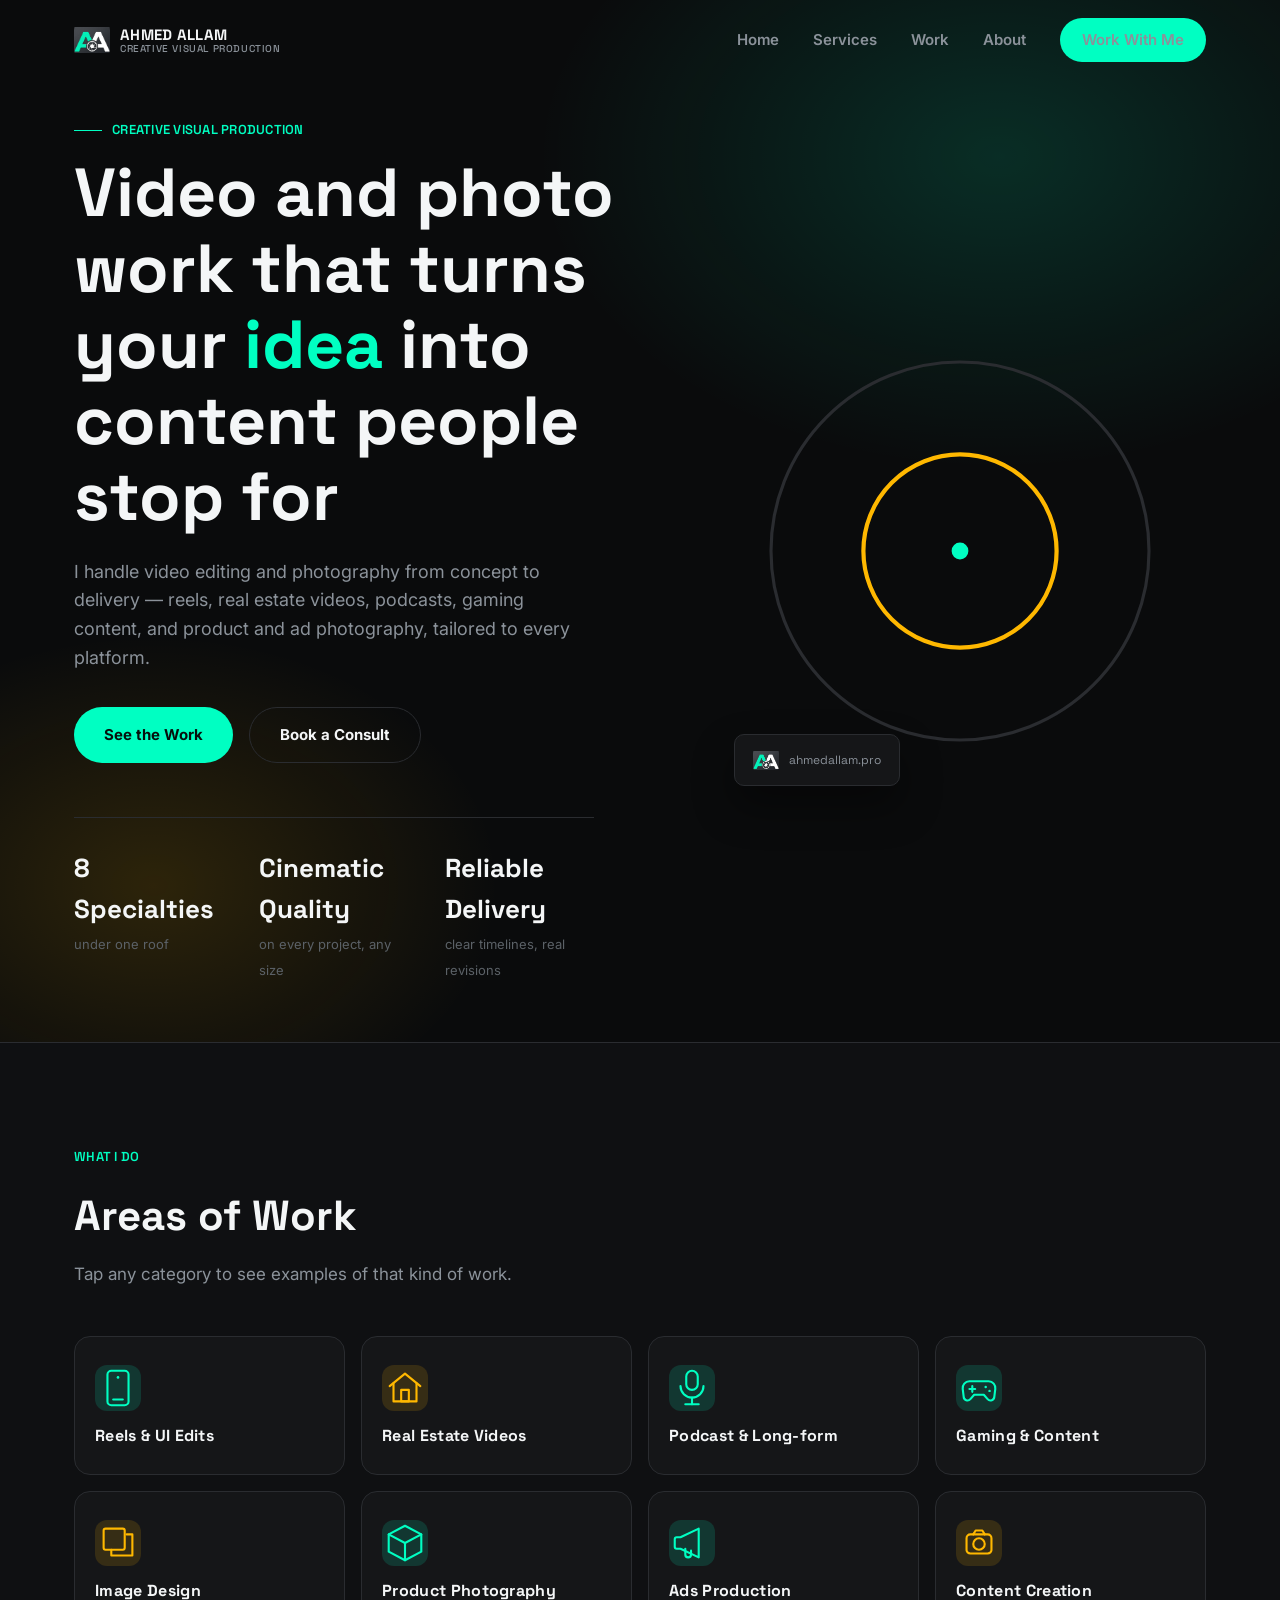
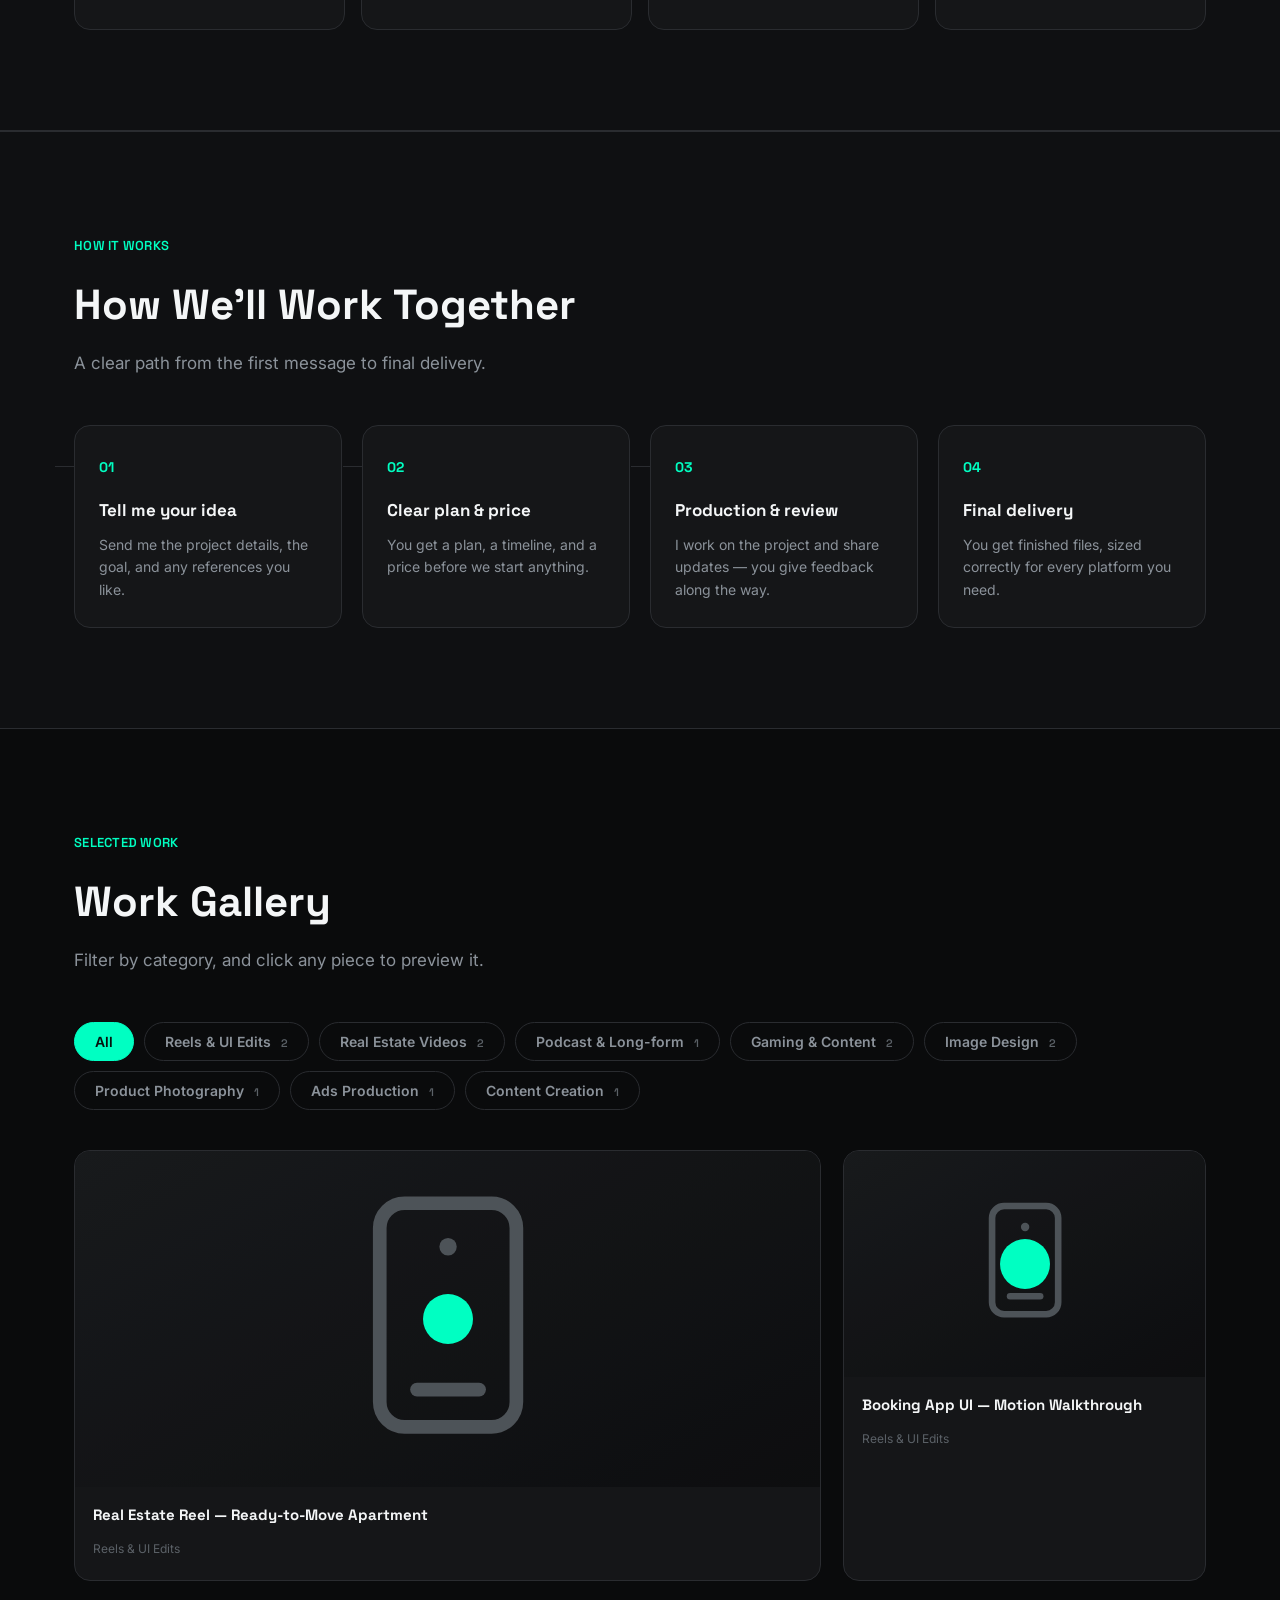
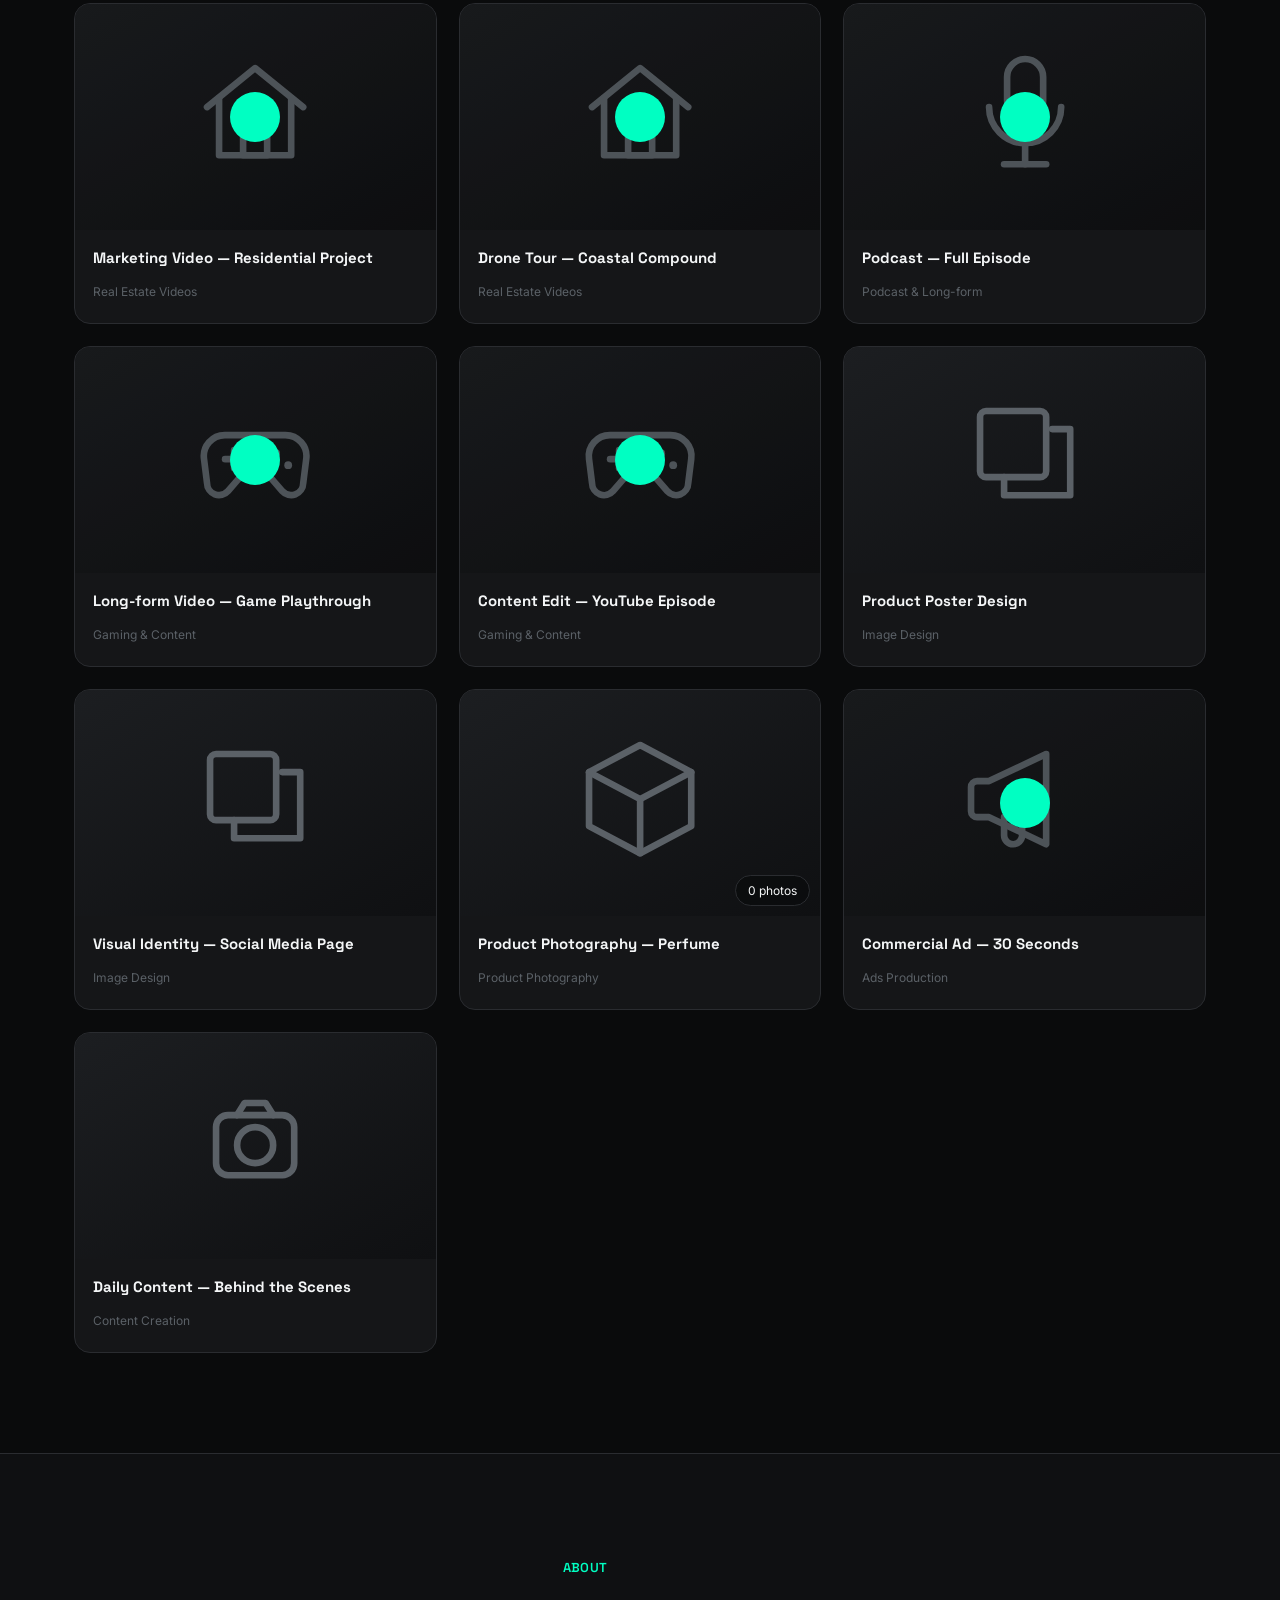
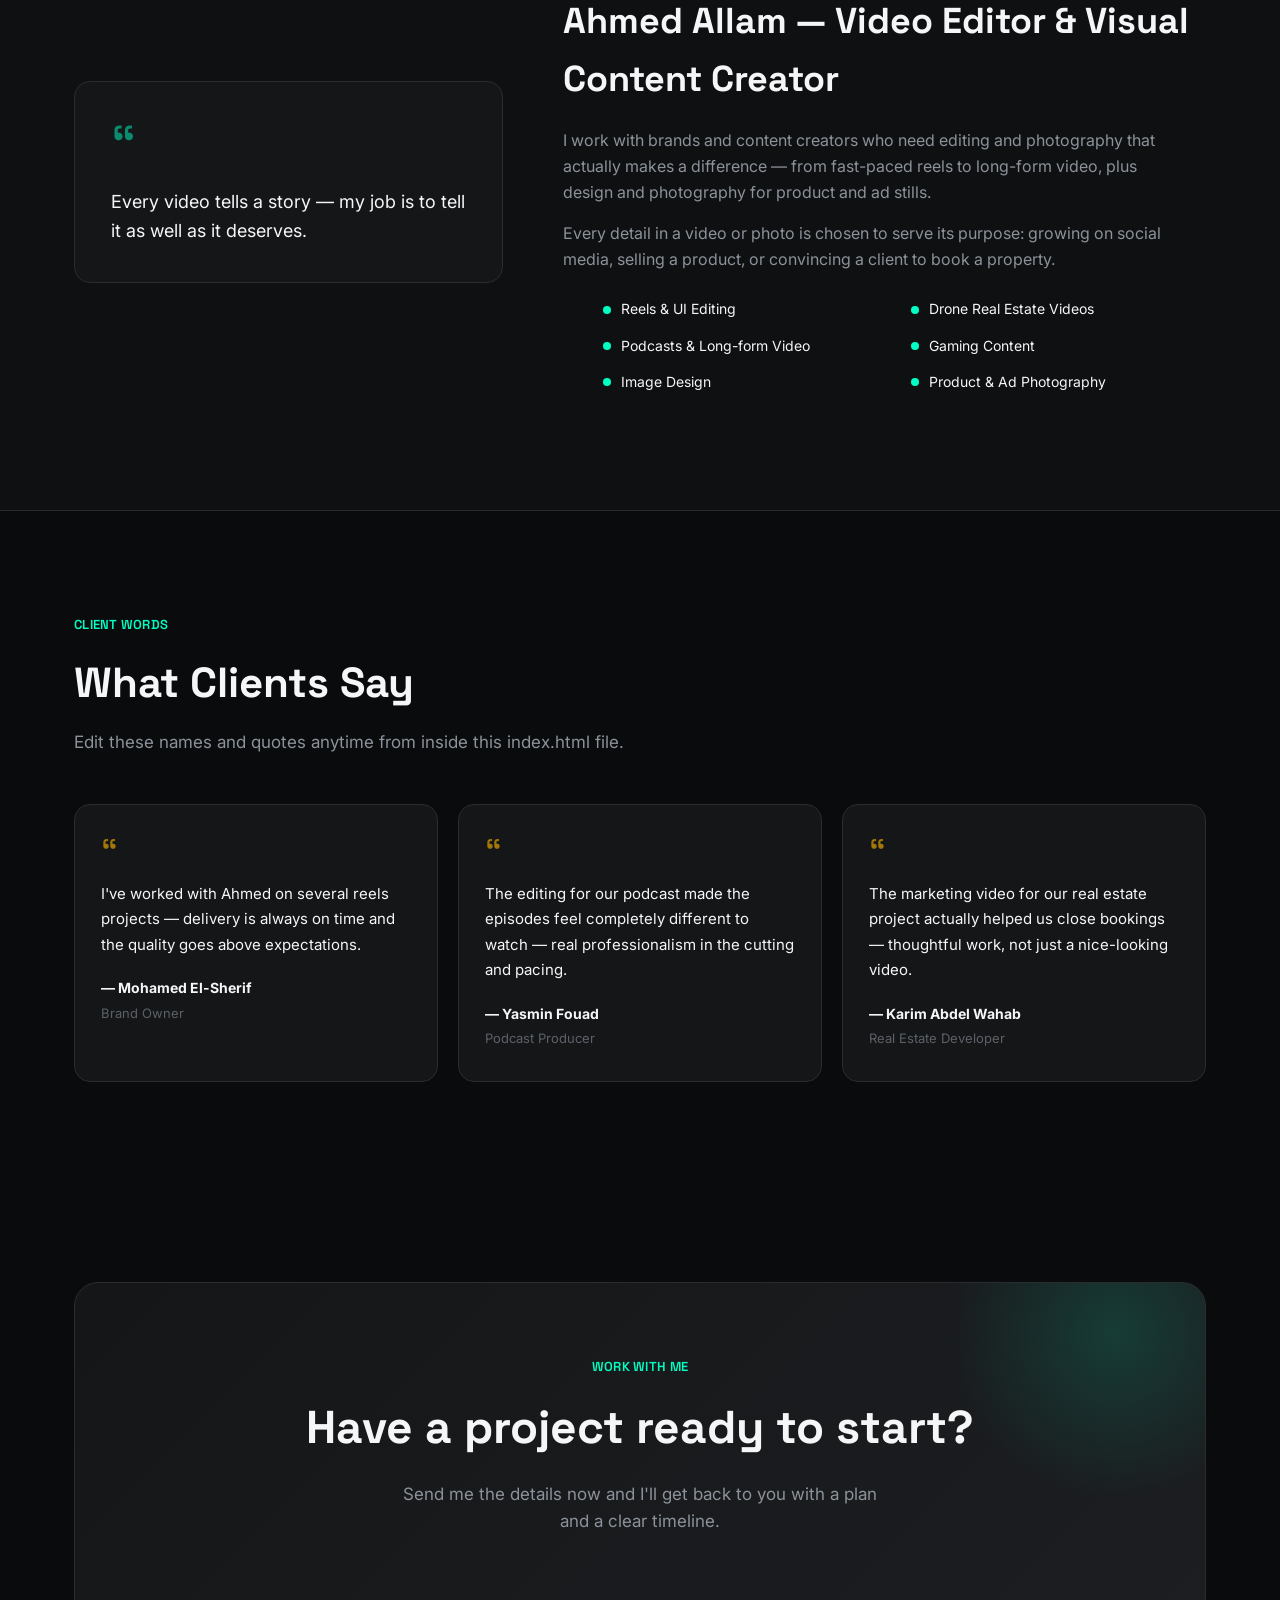
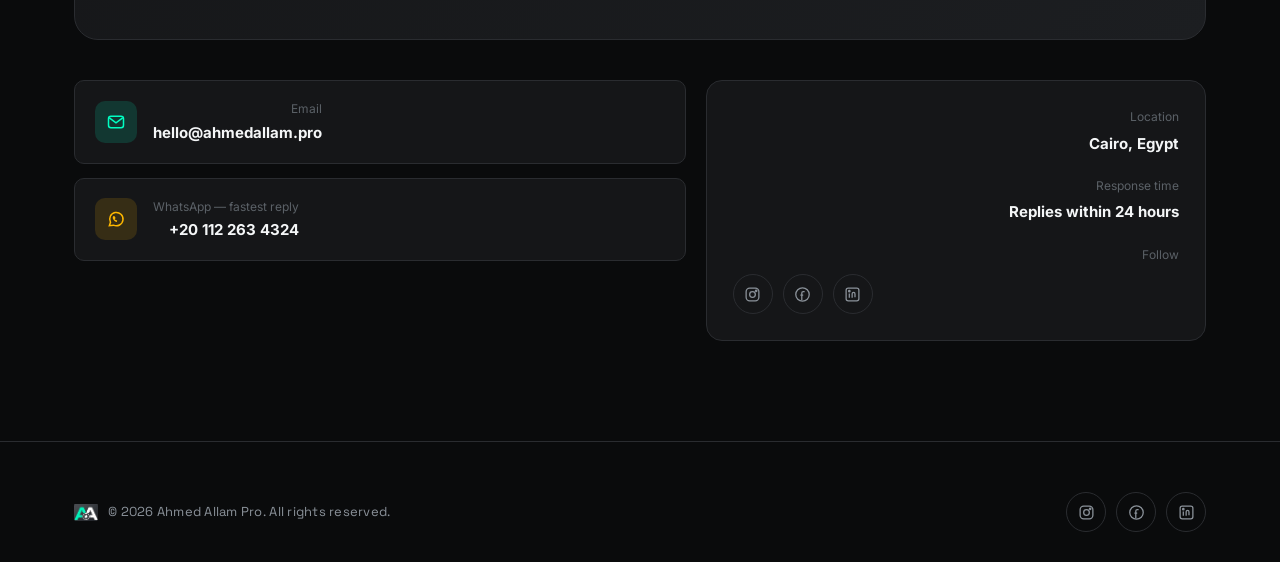
==== commit e67705ad: "Add files via upload" ====
--- a/index.html
+++ b/index.html
@@ -1,12 +1,12 @@
 <!DOCTYPE html>
-<html lang="ar" dir="rtl">
+<html lang="en" dir="ltr">
 <head>
 <meta charset="UTF-8">
 <meta name="viewport" content="width=device-width, initial-scale=1.0">
-<title>Ahmed Allam Pro — مونتاج فيديو وتصوير احترافي</title>
-<meta name="description" content="أحمد علام برو — مونتاج ريلز، فيديوهات عقارات، بودكاست، محتوى ألعاب، وتصوير منتجات وإعلانات.">
+<title>Ahmed Allam Pro — Video Editing & Photography</title>
+<meta name="description" content="Ahmed Allam Pro — reels, real estate videos, podcasts, gaming content, product and ad photography.">
 <meta property="og:title" content="Ahmed Allam Pro — Creative Visual Production">
-<meta property="og:description" content="مونتاج فيديو وتصوير احترافي: ريلز، عقارات، بودكاست، ألعاب، تصميم وتصوير منتجات وإعلانات.">
+<meta property="og:description" content="Professional video editing and photography: reels, real estate, podcasts, gaming, product and ad photography.">
 <meta property="og:image" content="[data-uri]">
 <meta property="og:type" content="website">
 <meta property="og:url" content="https://ahmedallam.pro">
@@ -17,7 +17,7 @@
    AHMED ALLAM PRO — Creative Visual Production
    ===================================================================== */
 
-@import url('https://fonts.googleapis.com/css2?family=Cairo:wght@400;500;600;700;800;900&family=Space+Grotesk:wght@500;600;700&display=swap');
+@import url('https://fonts.googleapis.com/css2?family=Inter:wght@400;500;600;700;800&family=Space+Grotesk:wght@500;600;700;800&display=swap');
 
 :root {
   --bg: #0a0b0c;
@@ -33,7 +33,7 @@
   --muted: #8b929a;
   --muted-2: #5b6167;
 
-  --font-ar: 'Cairo', 'Segoe UI', sans-serif;
+  --font-ar: 'Inter', 'Segoe UI', sans-serif;
   --font-en: 'Space Grotesk', sans-serif;
 
   --container: 1180px;
@@ -49,7 +49,7 @@
   background: var(--bg);
   color: var(--white);
   font-family: var(--font-ar);
-  direction: rtl;
+  direction: ltr;
   line-height: 1.6;
   overflow-x: hidden;
 }
@@ -57,6 +57,8 @@
 img { max-width: 100%; display: block; }
 
 a { color: inherit; text-decoration: none; }
+
+h1, h2, h3, .step-num { font-family: var(--font-en); }
 
 button {
   font-family: inherit;
@@ -432,8 +434,7 @@
 }
 .cat-card:nth-child(3n+2) .cat-icon { background: var(--amber-dim); color: var(--amber); }
 
-.cat-ar { font-weight: 700; font-size: 16px; }
-.cat-en { font-family: var(--font-en); font-size: 12px; color: var(--muted-2); }
+.cat-en { font-family: var(--font-en); font-size: 16px; font-weight: 700; color: var(--white); }
 
 @media (max-width: 980px) { .cat-grid { grid-template-columns: repeat(2, 1fr); } }
 @media (max-width: 540px) { .cat-grid { grid-template-columns: 1fr; } }
@@ -895,14 +896,14 @@
     </a>
 
     <nav class="nav-menu" id="navMenu">
-      <a href="#hero">الرئيسية</a>
-      <a href="#services">الخدمات</a>
-      <a href="#work">الأعمال</a>
-      <a href="#about">عن أحمد</a>
-      <a href="#contact" class="nav-cta">اطلب شغلك</a>
+      <a href="#hero">Home</a>
+      <a href="#services">Services</a>
+      <a href="#work">Work</a>
+      <a href="#about">About</a>
+      <a href="#contact" class="nav-cta">Work With Me</a>
     </nav>
 
-    <button class="nav-toggle" id="navToggle" aria-label="فتح القائمة">
+    <button class="nav-toggle" id="navToggle" aria-label="Open menu">
       <span></span><span></span><span></span>
     </button>
   </div>
@@ -913,36 +914,29 @@
   <div class="wrap hero-inner">
     <div class="hero-copy">
       <span class="eyebrow en">CREATIVE VISUAL PRODUCTION</span>
-      <h1>مونتاج وتصوير يحوّل <span class="accent">فكرتك</span> لمحتوى الناس بتوقف عنده</h1>
+      <h1>Video and photo work that turns your <span class="accent">idea</span> into content people stop for</h1>
       <p>
-        بشتغل مونتاج فيديو وتصوير من الفكرة لحد التسليم — ريلز، فيديوهات عقارات،
-        بودكاست، محتوى ألعاب، وتصوير منتجات وإعلانات، بشكل احترافي ومناسب لكل منصة.
+        I handle video editing and photography from concept to delivery — reels, real
+        estate videos, podcasts, gaming content, and product and ad photography, tailored to every platform.
       </p>
       <div class="hero-actions">
-        <a href="#work" class="btn btn-primary">شوف الأعمال</a>
-        <a href="#contact" class="btn btn-ghost">احجز استشارة</a>
+        <a href="#work" class="btn btn-primary">See the Work</a>
+        <a href="#contact" class="btn btn-ghost">Book a Consult</a>
       </div>
 
       <div class="hero-stats">
-        <div><strong>8 تخصصات</strong><span>إبداعية تحت سقف واحد</span></div>
-        <div><strong>جودة سينمائية</strong><span>في كل مشروع بغض النظر عن حجمه</span></div>
-        <div><strong>تسليم منظم</strong><span>مواعيد واضحة وتعديلات مدروسة</span></div>
+        <div><strong>8 Specialties</strong><span>under one roof</span></div>
+        <div><strong>Cinematic Quality</strong><span>on every project, any size</span></div>
+        <div><strong>Reliable Delivery</strong><span>clear timelines, real revisions</span></div>
       </div>
     </div>
 
     <div class="hero-visual">
       <div class="aperture-ring">
         <svg viewBox="0 0 200 200" fill="none">
-          <circle cx="100" cy="100" r="96" stroke="#2a2c30" stroke-width="1.5"/>
-          <g stroke="#00ffc2" stroke-width="2.5" stroke-linecap="round">
-            <path d="M100 14 L118 55" />
-            <path d="M182 62 L138 74" />
-            <path d="M182 138 L138 126" />
-            <path d="M100 186 L82 145" />
-            <path d="M18 138 L62 126" />
-            <path d="M18 62 L62 74" />
-          </g>
+          <circle cx="100" cy="100" r="90" stroke="#2a2c30" stroke-width="1.5"/>
           <circle cx="100" cy="100" r="46" stroke="#ffb800" stroke-width="2"/>
+          <circle cx="100" cy="100" r="4" fill="#00ffc2"/>
         </svg>
         <div class="hero-logo-badge">
           <img src="[data-uri]" alt="">
@@ -958,8 +952,8 @@
   <div class="wrap">
     <div class="section-head">
       <span class="eyebrow en">WHAT I DO</span>
-      <h2>مجالات الشغل</h2>
-      <p>دوس على أي قسم علشان تشوف أمثلة من الأعمال اللي فيه.</p>
+      <h2>Areas of Work</h2>
+      <p>Tap any category to see examples of that kind of work.</p>
     </div>
     <div class="cat-grid" id="categoryGrid"></div>
   </div>
@@ -970,29 +964,29 @@
   <div class="wrap">
     <div class="section-head">
       <span class="eyebrow en">HOW IT WORKS</span>
-      <h2>مراحل الشغل معايا</h2>
-      <p>خطوات واضحة من أول ما نتكلم لحد التسليم النهائي.</p>
+      <h2>How We'll Work Together</h2>
+      <p>A clear path from the first message to final delivery.</p>
     </div>
     <div class="process-grid">
       <div class="process-step">
         <span class="step-num en">01</span>
-        <h3>نتكلم عن فكرتك</h3>
-        <p>بتبعتلي تفاصيل المشروع والهدف منه، وأي مراجع بتحبها.</p>
+        <h3>Tell me your idea</h3>
+        <p>Send me the project details, the goal, and any references you like.</p>
       </div>
       <div class="process-step">
         <span class="step-num en">02</span>
-        <h3>خطة وتسعير واضح</h3>
-        <p>بترجعلك بخطة عمل، مدة التسليم، والسعر قبل ما نبدأ.</p>
+        <h3>Clear plan & price</h3>
+        <p>You get a plan, a timeline, and a price before we start anything.</p>
       </div>
       <div class="process-step">
         <span class="step-num en">03</span>
-        <h3>تنفيذ ومراجعة</h3>
-        <p>بشتغل على المشروع وبديك تحديثات، وبتدي ملاحظاتك في الطريق.</p>
+        <h3>Production & review</h3>
+        <p>I work on the project and share updates — you give feedback along the way.</p>
       </div>
       <div class="process-step">
         <span class="step-num en">04</span>
-        <h3>تسليم نهائي</h3>
-        <p>بتستلم الملفات جاهزة بالمقاسات المناسبة لكل منصة محتاجها.</p>
+        <h3>Final delivery</h3>
+        <p>You get finished files, sized correctly for every platform you need.</p>
       </div>
     </div>
   </div>
@@ -1003,8 +997,8 @@
   <div class="wrap">
     <div class="section-head">
       <span class="eyebrow en">SELECTED WORK</span>
-      <h2>معرض الأعمال</h2>
-      <p>فلتر بالقسم اللي يهمك، ودوس على أي شغلانة للمعاينة.</p>
+      <h2>Work Gallery</h2>
+      <p>Filter by category, and click any piece to preview it.</p>
     </div>
     <div class="filter-bar" id="filterBar"></div>
     <div class="gallery" id="gallery"></div>
@@ -1016,27 +1010,27 @@
   <div class="wrap about-inner">
     <div class="about-card">
       <span class="quote-mark en">“</span>
-      <p>كل فيديو بيحكي قصة — شغلي إني أوصّلها بأحسن شكل ممكن.</p>
+      <p>Every video tells a story — my job is to tell it as well as it deserves.</p>
     </div>
     <div class="about-text">
       <span class="eyebrow en">ABOUT</span>
-      <h2>أحمد علام — مونتير ومصور محتوى بصري</h2>
+      <h2>Ahmed Allam — Video Editor & Visual Content Creator</h2>
       <p>
-        بشتغل مع عملاء ومحتوى-كرييترز محتاجين شغل مونتاج وتصوير يفرق فعلاً —
-        من الريلز السريعة لحد الفيديوهات الطويلة، وكمان تصميم وتصوير للصور
-        الثابتة للمنتجات والإعلانات.
+        I work with brands and content creators who need editing and photography that
+        actually makes a difference — from fast-paced reels to long-form video, plus
+        design and photography for product and ad stills.
       </p>
       <p>
-        بختار كل تفصيلة في الفيديو أو الصورة بتخدم الهدف بتاعها: نمو على السوشيال ميديا،
-        بيع منتج، أو إقناع عميل يحجز عقار.
+        Every detail in a video or photo is chosen to serve its purpose: growing on
+        social media, selling a product, or convincing a client to book a property.
       </p>
       <ul class="about-list">
-        <li>مونتاج ريلز و UI</li>
-        <li>فيديوهات عقارات بالدرون</li>
-        <li>بودكاست وفيديوهات طويلة</li>
-        <li>محتوى ألعاب</li>
-        <li>تصميم صور</li>
-        <li>تصوير منتجات وإعلانات</li>
+        <li>Reels & UI Editing</li>
+        <li>Drone Real Estate Videos</li>
+        <li>Podcasts & Long-form Video</li>
+        <li>Gaming Content</li>
+        <li>Image Design</li>
+        <li>Product & Ad Photography</li>
       </ul>
     </div>
   </div>
@@ -1047,8 +1041,8 @@
   <div class="wrap">
     <div class="section-head">
       <span class="eyebrow en">CLIENT WORDS</span>
-      <h2>آراء عملاء اشتغلت معاهم</h2>
-      <p>عدّل الأسماء والنصوص دي من نفس ملف index.html براحتك.</p>
+      <h2>What Clients Say</h2>
+      <p>Edit these names and quotes anytime from inside this index.html file.</p>
     </div>
     <div class="testimonials-track" id="testimonialTrack"></div>
   </div>
@@ -1058,9 +1052,9 @@
 <section class="contact" id="contact">
   <div class="wrap">
     <div class="contact-box">
-      <span class="eyebrow en">WORK WITH US</span>
-      <h2>عندك مشروع جاهز نبدأ فيه؟</h2>
-      <p>ابعتلي تفاصيل شغلك دلوقتي وهرد عليك بخطة وميعاد تسليم واضح.</p>
+      <span class="eyebrow en">WORK WITH ME</span>
+      <h2>Have a project ready to start?</h2>
+      <p>Send me the details now and I'll get back to you with a plan and a clear timeline.</p>
     </div>
 
     <div class="contact-grid">
@@ -1070,7 +1064,7 @@
             <svg viewBox="0 0 24 24" fill="none" stroke="currentColor" stroke-width="1.8"><rect x="3" y="5" width="18" height="14" rx="3"/><path d="M4 7l8 6 8-6"/></svg>
           </span>
           <span class="contact-row-text">
-            <span>الإيميل</span>
+            <span>Email</span>
             <strong id="contactEmailText">hello@ahmedallam.pro</strong>
           </span>
         </a>
@@ -1080,7 +1074,7 @@
             <svg viewBox="0 0 24 24" fill="none" stroke="currentColor" stroke-width="1.8"><path d="M4 20l1.4-4A8 8 0 1 1 9 19.4L4 20Z"/><path d="M9 10.5c.3 2 2.2 3.9 4.2 4.2M9 10.5c-.2-1 .7-1.5.9-1.1.3.4.7 1.2.5 1.6-.3.6-1 .6-1.4-.1Z"/></svg>
           </span>
           <span class="contact-row-text">
-            <span>واتساب — أسرع رد</span>
+            <span>WhatsApp — fastest reply</span>
             <strong id="contactPhoneText">+20 1XX XXX XXXX</strong>
           </span>
         </a>
@@ -1088,15 +1082,15 @@
 
       <div class="contact-side">
         <div class="contact-side-block">
-          <span>الموقع</span>
-          <strong id="contactLocation">القاهرة، مصر</strong>
+          <span>Location</span>
+          <strong id="contactLocation">Cairo, Egypt</strong>
         </div>
         <div class="contact-side-block">
-          <span>سرعة الرد</span>
-          <strong id="contactResponse">بيرد خلال 24 ساعة</strong>
+          <span>Response time</span>
+          <strong id="contactResponse">Replies within 24 hours</strong>
         </div>
         <div class="contact-side-block contact-social-wrap">
-          <span>تابعني</span>
+          <span>Follow</span>
           <div data-social-list></div>
         </div>
       </div>
@@ -1109,7 +1103,7 @@
   <div class="wrap footer-inner">
     <div class="footer-brand">
       <img src="[data-uri]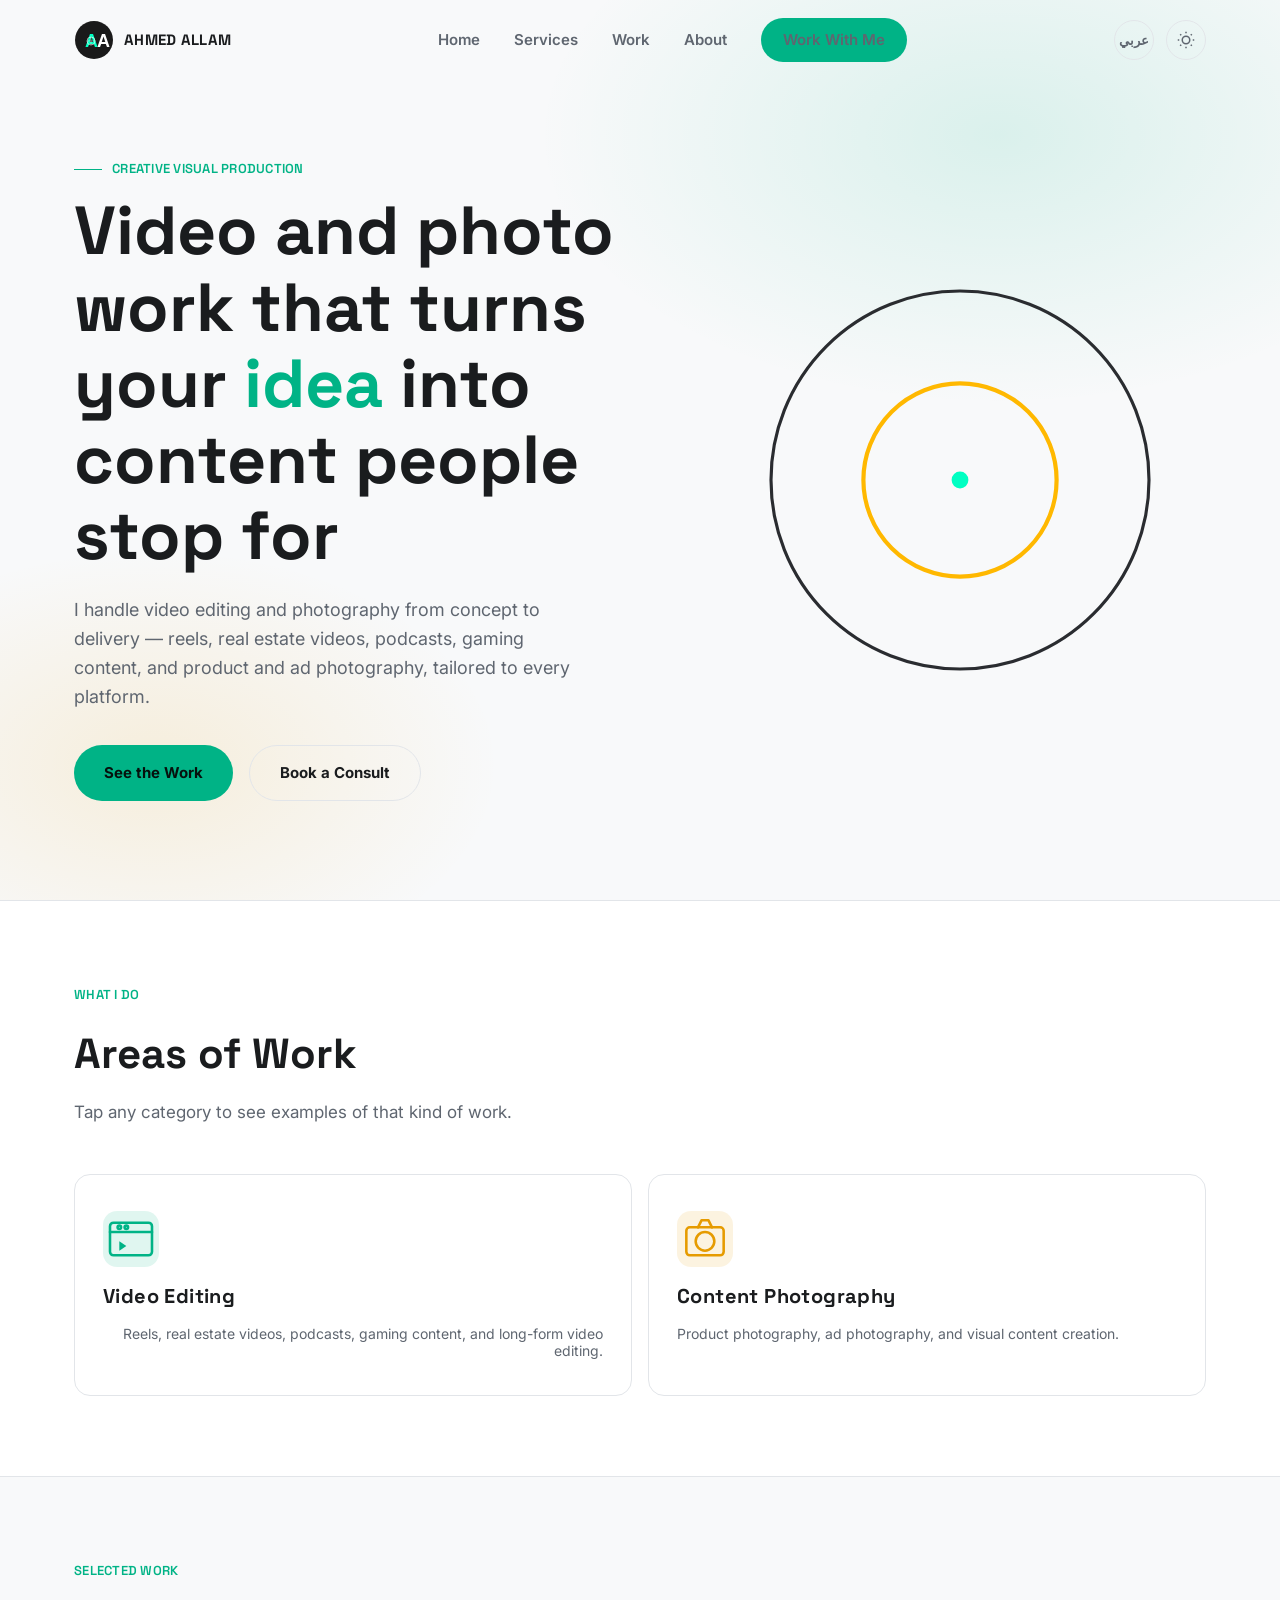
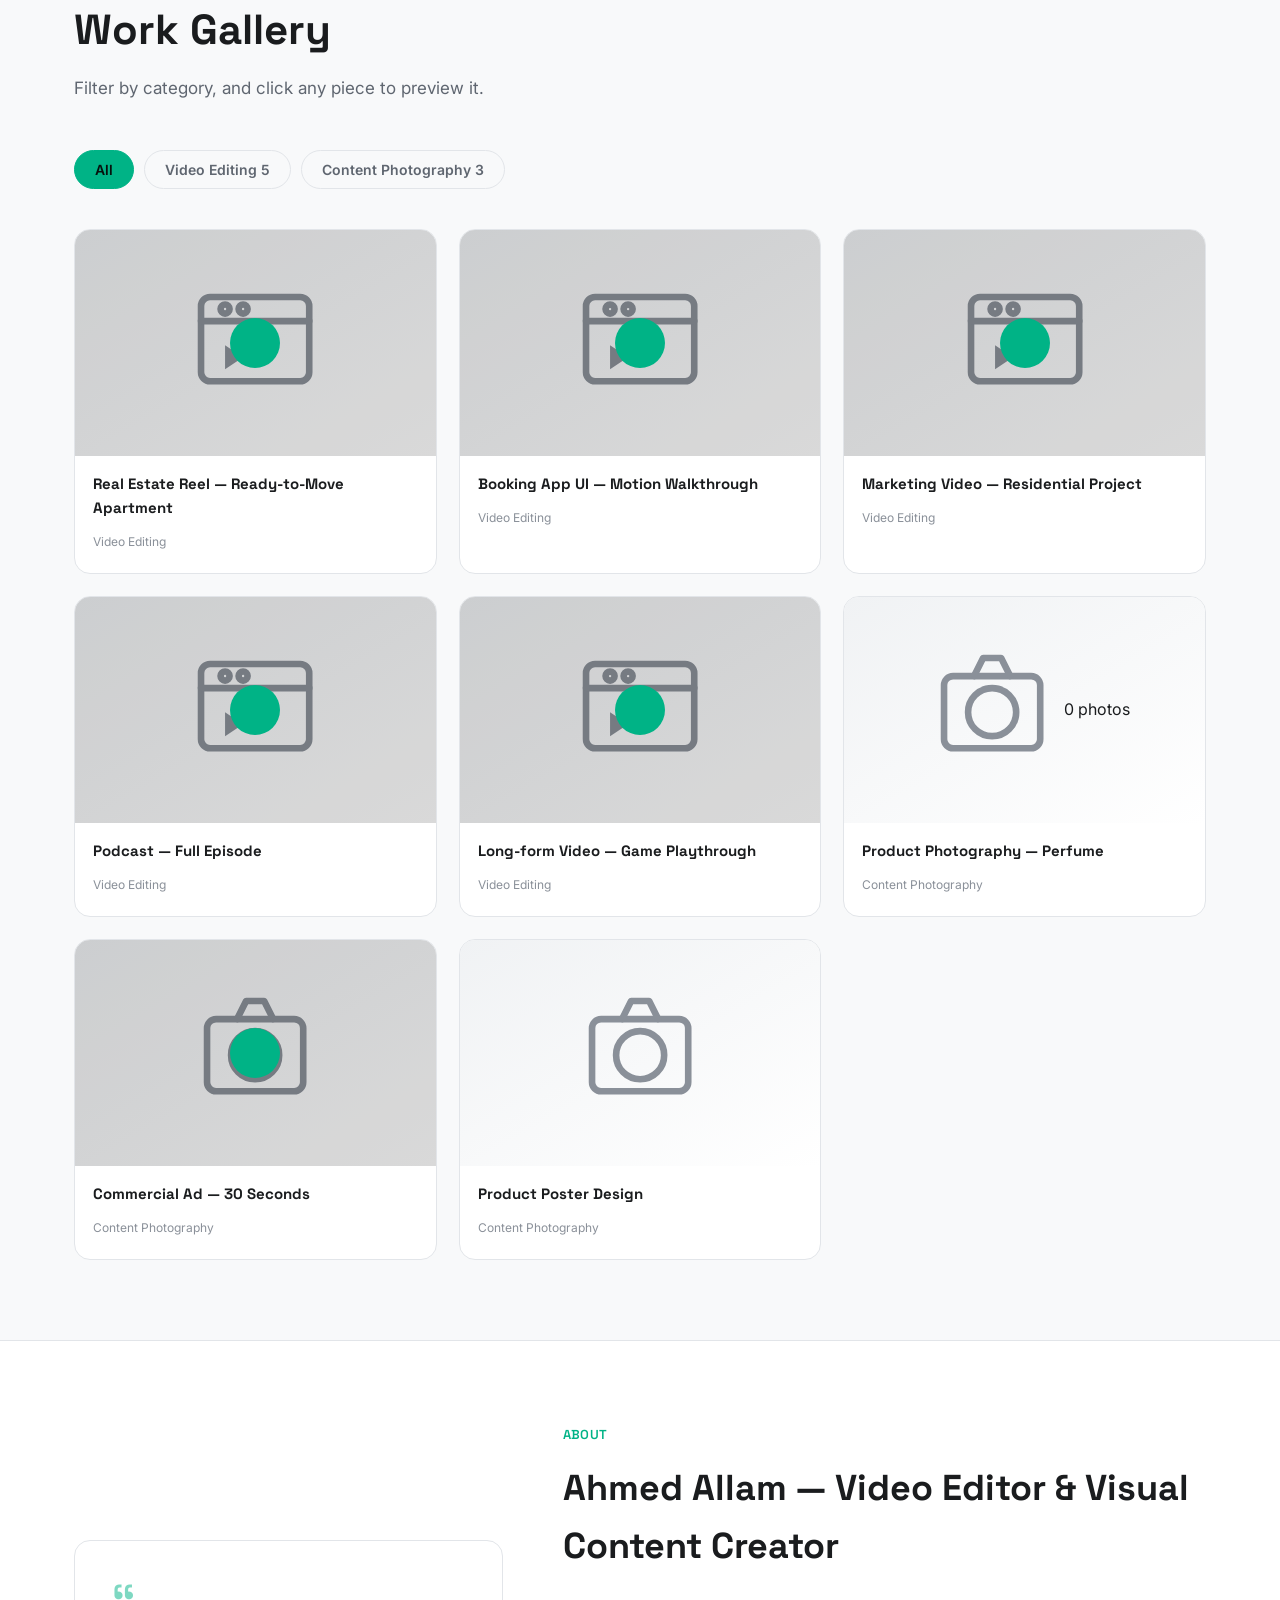
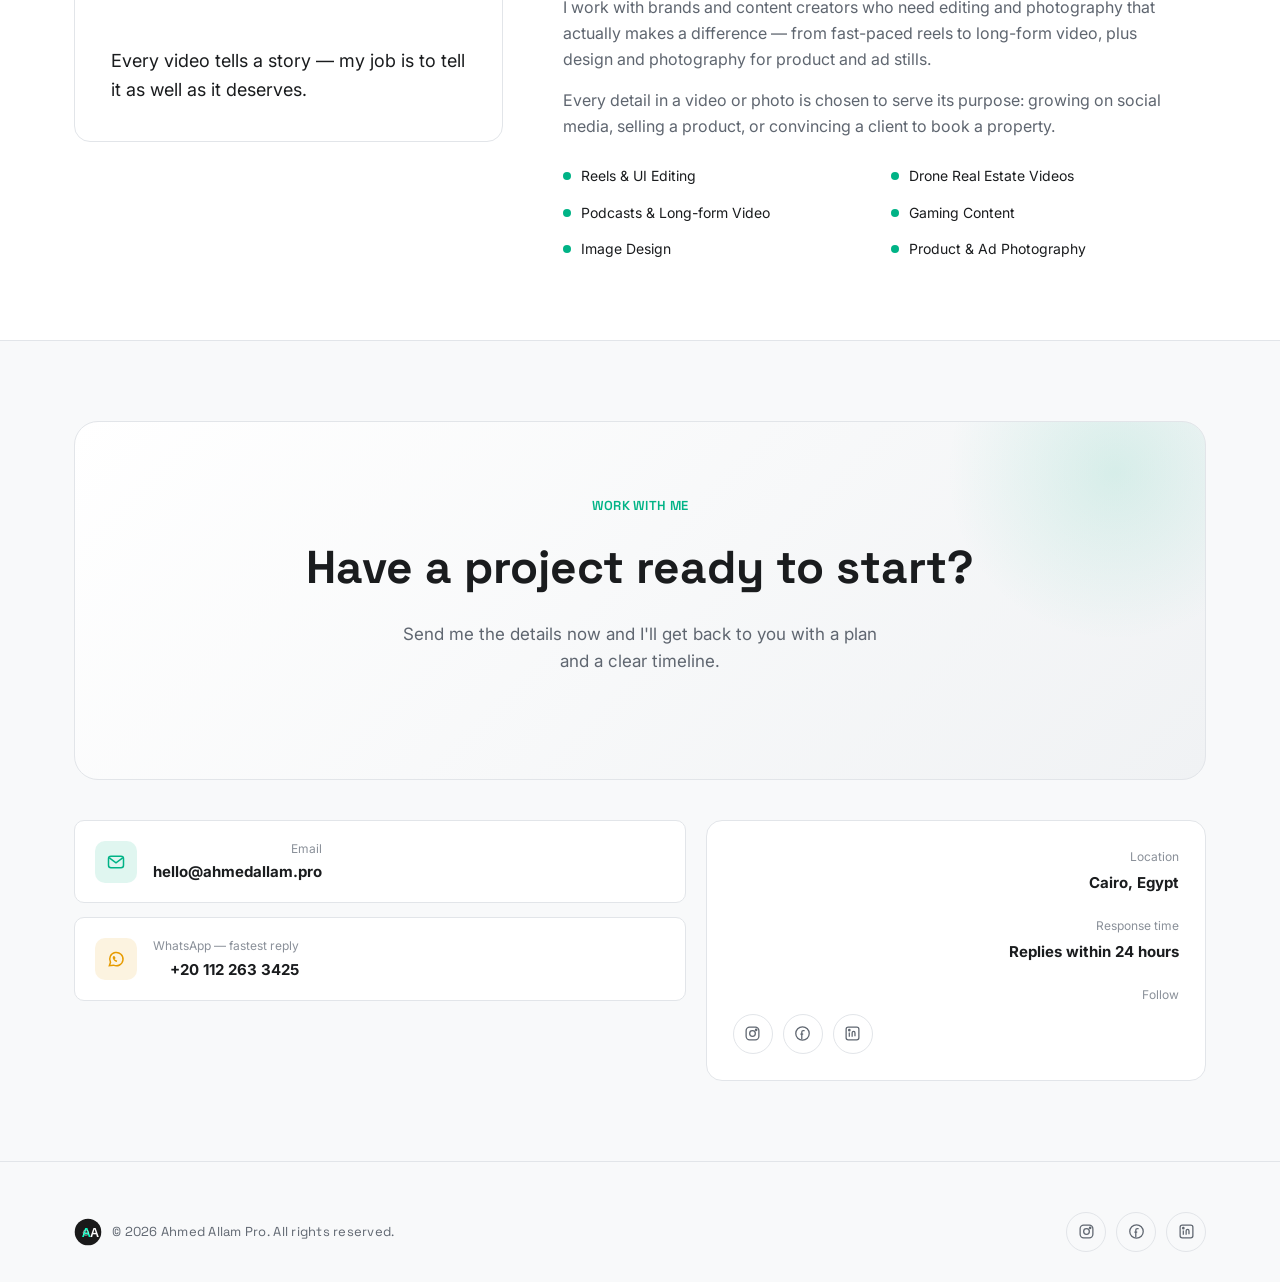
==== commit 094a6caf: "Add files via upload" ====
--- a/index.html
+++ b/index.html
@@ -1,1671 +1,1562 @@
 <!DOCTYPE html>
-<html lang="en" dir="ltr">
-<head>
-<meta charset="UTF-8">
-<meta name="viewport" content="width=device-width, initial-scale=1.0">
-<title>Ahmed Allam Pro — Video Editing & Photography</title>
-<meta name="description" content="Ahmed Allam Pro — reels, real estate videos, podcasts, gaming content, product and ad photography.">
-<meta property="og:title" content="Ahmed Allam Pro — Creative Visual Production">
-<meta property="og:description" content="Professional video editing and photography: reels, real estate, podcasts, gaming, product and ad photography.">
-<meta property="og:image" content="[data-uri]">
-<meta property="og:type" content="website">
-<meta property="og:url" content="https://ahmedallam.pro">
-<meta name="twitter:card" content="summary_large_image">
-<link rel="icon" href="[data-uri]">
-<style>
-/* =====================================================================
-   AHMED ALLAM PRO — Creative Visual Production
-   ===================================================================== */
-
-@import url('https://fonts.googleapis.com/css2?family=Inter:wght@400;500;600;700;800&family=Space+Grotesk:wght@500;600;700;800&display=swap');
-
-:root {
-  --bg: #0a0b0c;
-  --bg-soft: #0f1012;
-  --surface: #151618;
-  --surface-2: #1c1e21;
-  --border: #2a2c30;
-  --teal: #00ffc2;
-  --teal-dim: rgba(0, 255, 194, 0.14);
-  --amber: #ffb800;
-  --amber-dim: rgba(255, 184, 0, 0.14);
-  --white: #f4f6f7;
-  --muted: #8b929a;
-  --muted-2: #5b6167;
-
-  --font-ar: 'Inter', 'Segoe UI', sans-serif;
-  --font-en: 'Space Grotesk', sans-serif;
-
-  --container: 1180px;
-  --radius: 16px;
-  --radius-sm: 10px;
-}
-
-* { box-sizing: border-box; }
-html { scroll-behavior: smooth; }
-
-body {
-  margin: 0;
-  background: var(--bg);
-  color: var(--white);
-  font-family: var(--font-ar);
-  direction: ltr;
-  line-height: 1.6;
-  overflow-x: hidden;
-}
-
-img { max-width: 100%; display: block; }
-
-a { color: inherit; text-decoration: none; }
-
-h1, h2, h3, .step-num { font-family: var(--font-en); }
-
-button {
-  font-family: inherit;
-  cursor: pointer;
-  background: none;
-  border: none;
-  color: inherit;
-}
-
-.en { font-family: var(--font-en); letter-spacing: 0.02em; }
-
-.wrap {
-  max-width: var(--container);
-  margin: 0 auto;
-  padding: 0 24px;
-}
-
-.eyebrow {
-  display: inline-block;
-  font-family: var(--font-en);
-  font-size: 13px;
-  color: var(--teal);
-  margin-bottom: 14px;
-  font-weight: 600;
-}
-
-.section-head {
-  max-width: 640px;
-  margin-bottom: 48px;
-}
-
-.section-head h2 {
-  font-size: clamp(28px, 4vw, 42px);
-  font-weight: 800;
-  margin: 0 0 12px;
-}
-
-.section-head p {
-  color: var(--muted);
-  font-size: 17px;
-  margin: 0;
-}
-
-section { position: relative; padding: 100px 0; }
-
-/* Visible focus for accessibility */
-a:focus-visible,
-button:focus-visible {
-  outline: 2px solid var(--teal);
-  outline-offset: 3px;
-  border-radius: 6px;
-}
-
-@media (prefers-reduced-motion: reduce) {
-  *, *::before, *::after {
-    animation-duration: 0.001ms !important;
-    animation-iteration-count: 1 !important;
-    transition-duration: 0.001ms !important;
-  }
-}
-
-/* =====================================================================
-   HEADER
-   ===================================================================== */
-#siteHeader {
-  position: fixed;
-  inset-inline: 0;
-  top: 0;
-  z-index: 100;
-  padding: 18px 0;
-  transition: background 0.35s ease, padding 0.35s ease, border-color 0.35s ease;
-  border-bottom: 1px solid transparent;
-}
-
-#siteHeader.is-scrolled {
-  background: rgba(10, 11, 12, 0.85);
-  backdrop-filter: blur(14px);
-  padding: 12px 0;
-  border-color: var(--border);
-}
-
-.nav-inner {
-  display: flex;
-  align-items: center;
-  justify-content: space-between;
-  gap: 20px;
-}
-
-.brand {
-  display: flex;
-  align-items: center;
-  gap: 10px;
-  min-width: 0;
-}
-
-.brand img {
-  width: 36px;
-  height: 36px;
-  object-fit: contain;
-  border-radius: 8px;
-  flex-shrink: 0;
-}
-
-.brand-text {
-  font-family: var(--font-en);
-  font-weight: 700;
-  font-size: 15px;
-  line-height: 1.15;
-  white-space: nowrap;
-  overflow: hidden;
-  text-overflow: ellipsis;
-}
-
-.brand-text span { display: block; font-size: 10px; color: var(--muted); font-weight: 500; letter-spacing: 0.06em; }
-
-@media (max-width: 480px) {
-  .brand img { width: 30px; height: 30px; }
-  .brand-text { font-size: 13px; }
-}
-
-@media (max-width: 400px) {
-  .brand-text span { display: none; }
-  .nav-cta { display: none; }
-}
-
-.nav-menu { display: flex; align-items: center; gap: 34px; }
-
-.nav-menu a {
-  font-size: 15px;
-  font-weight: 600;
-  color: var(--muted);
-  transition: color 0.2s ease;
-  position: relative;
-}
-.nav-menu a:hover { color: var(--white); }
-
-.nav-cta {
-  padding: 10px 22px;
-  background: var(--teal);
-  color: #06110d;
-  border-radius: 999px;
-  font-weight: 700;
-  font-size: 14px;
-  transition: transform 0.2s ease, box-shadow 0.2s ease;
-}
-.nav-cta:hover { transform: translateY(-2px); box-shadow: 0 8px 20px var(--teal-dim); }
-
-.nav-toggle {
-  display: none;
-  flex-direction: column;
-  gap: 5px;
-  padding: 6px;
-}
-.nav-toggle span { width: 22px; height: 2px; background: var(--white); border-radius: 2px; transition: transform 0.25s ease, opacity 0.25s ease; }
-.nav-toggle.is-active span:nth-child(1) { transform: translateY(7px) rotate(45deg); }
-.nav-toggle.is-active span:nth-child(2) { opacity: 0; }
-.nav-toggle.is-active span:nth-child(3) { transform: translateY(-7px) rotate(-45deg); }
-
-@media (max-width: 860px) {
-  .nav-toggle { display: flex; }
-  .nav-menu {
-    position: fixed;
-    inset-inline: 0;
-    top: 66px;
-    background: rgba(10, 11, 12, 0.97);
-    backdrop-filter: blur(16px);
-    flex-direction: column;
-    align-items: flex-start;
-    padding: 28px 24px 40px;
-    gap: 22px;
-    transform: translateY(-12px);
-    opacity: 0;
-    pointer-events: none;
-    transition: opacity 0.25s ease, transform 0.25s ease;
-    border-bottom: 1px solid var(--border);
-  }
-  .nav-menu.is-open { transform: translateY(0); opacity: 1; pointer-events: auto; }
-  .nav-menu a { font-size: 18px; }
-}
-
-/* =====================================================================
-   HERO
-   ===================================================================== */
-.hero {
-  min-height: 100vh;
-  display: flex;
-  align-items: center;
-  padding-top: 120px;
-  padding-bottom: 60px;
-  background:
-    radial-gradient(60% 50% at 78% 15%, var(--teal-dim), transparent 60%),
-    radial-gradient(45% 40% at 12% 85%, var(--amber-dim), transparent 60%),
-    var(--bg);
-  overflow: hidden;
-}
-
-.hero-inner {
-  display: grid;
-  grid-template-columns: 1.1fr 0.9fr;
-  gap: 40px;
-  align-items: center;
-}
-
-.hero-copy {
-  animation: heroFadeUp 0.9s cubic-bezier(0.16, 1, 0.3, 1) both;
-}
-.hero-visual {
-  animation: heroFadeUp 0.9s cubic-bezier(0.16, 1, 0.3, 1) 0.15s both;
-}
-
-@keyframes heroFadeUp {
-  from { opacity: 0; transform: translateY(18px); }
-  to { opacity: 1; transform: translateY(0); }
-}
-
-.hero-copy .eyebrow { display: flex; align-items: center; gap: 10px; }
-.hero-copy .eyebrow::before {
-  content: '';
-  width: 28px; height: 1px;
-  background: var(--teal);
-  display: inline-block;
-}
-
-.hero-copy h1 {
-  font-size: clamp(38px, 5.6vw, 68px);
-  font-weight: 900;
-  line-height: 1.12;
-  margin: 0 0 22px;
-}
-
-.hero-copy h1 .accent { color: var(--teal); }
-
-.hero-copy p {
-  font-size: 18px;
-  color: var(--muted);
-  max-width: 520px;
-  margin: 0 0 34px;
-}
-
-.hero-actions { display: flex; gap: 16px; flex-wrap: wrap; }
-
-.btn {
-  display: inline-flex;
-  align-items: center;
-  gap: 8px;
-  padding: 15px 30px;
-  border-radius: 999px;
-  font-weight: 700;
-  font-size: 15px;
-  transition: transform 0.2s ease, box-shadow 0.2s ease, background 0.2s ease;
-}
-.btn-primary { background: var(--teal); color: #06110d; }
-.btn-primary:hover { transform: translateY(-3px); box-shadow: 0 12px 26px var(--teal-dim); }
-.btn-ghost { border: 1px solid var(--border); color: var(--white); }
-.btn-ghost:hover { border-color: var(--teal); color: var(--teal); }
-
-.hero-stats {
-  display: flex;
-  flex-wrap: wrap;
-  gap: 28px 36px;
-  margin-top: 54px;
-  padding-top: 30px;
-  border-top: 1px solid var(--border);
-  max-width: 520px;
-}
-.hero-stats div { flex: 1 1 140px; min-width: 130px; }
-.hero-stats div strong {
-  display: block;
-  font-family: var(--font-en);
-  font-size: 26px;
-  color: var(--white);
-}
-.hero-stats div span { font-size: 13px; color: var(--muted-2); }
-
-.hero-visual {
-  position: relative;
-  display: flex;
-  align-items: center;
-  justify-content: center;
-}
-
-.aperture-ring {
-  position: relative;
-  width: min(420px, 80vw);
-  aspect-ratio: 1;
-  display: flex;
-  align-items: center;
-  justify-content: center;
-}
-
-.aperture-ring svg { width: 100%; height: 100%; animation: spin 26s linear infinite; }
-.aperture-ring .aperture-core { position: absolute; width: 46%; }
-
-@keyframes spin { to { transform: rotate(360deg); } }
-
-.hero-logo-badge {
-  position: absolute;
-  bottom: -6%;
-  left: -4%;
-  background: var(--surface);
-  border: 1px solid var(--border);
-  border-radius: var(--radius-sm);
-  padding: 12px 18px;
-  display: flex;
-  align-items: center;
-  gap: 10px;
-  box-shadow: 0 20px 40px rgba(0,0,0,0.4);
-}
-.hero-logo-badge img { width: 26px; height: 26px; object-fit: contain; border-radius: 6px; flex-shrink: 0; }
-.hero-logo-badge span { font-family: var(--font-en); font-size: 12px; color: var(--muted); }
-
-@media (max-width: 1040px) {
-  .hero-inner { grid-template-columns: 1fr 0.8fr; gap: 28px; }
-  .aperture-ring { width: min(320px, 34vw); }
-}
-
-@media (max-width: 900px) {
-  .hero-inner { grid-template-columns: 1fr; }
-  .hero-visual { order: -1; margin-bottom: 10px; }
-  .aperture-ring { width: min(260px, 55vw); }
-  .hero-stats { gap: 22px 30px; }
-  .hero-copy p { max-width: none; }
-}
-
-@media (max-width: 480px) {
-  .hero { padding-top: 100px; }
-  .aperture-ring { width: min(190px, 50vw); }
-  .hero-logo-badge { padding: 9px 14px; gap: 8px; }
-  .hero-logo-badge img { width: 20px; height: 20px; }
-  .hero-logo-badge span { font-size: 10px; }
-  .hero-actions { gap: 12px; }
-  .btn { padding: 13px 24px; font-size: 14px; }
-  .hero-stats { gap: 18px 24px; margin-top: 38px; padding-top: 22px; }
-  .hero-stats div { flex: 1 1 100%; }
-}
-
-/* =====================================================================
-   SERVICES / CATEGORY GRID
-   ===================================================================== */
-.services { background: var(--bg-soft); border-block: 1px solid var(--border); }
-
-.cat-grid {
-  display: grid;
-  grid-template-columns: repeat(4, 1fr);
-  gap: 16px;
-}
-
-.cat-card {
-  background: var(--surface);
-  border: 1px solid var(--border);
-  border-radius: var(--radius);
-  padding: 28px 20px;
-  display: flex;
-  flex-direction: column;
-  align-items: flex-start;
-  gap: 14px;
-  text-align: right;
-  transition: transform 0.25s ease, border-color 0.25s ease, background 0.25s ease;
-}
-
-.cat-card:hover {
-  transform: translateY(-6px);
-  border-color: var(--teal);
-  background: var(--surface-2);
-}
-
-.cat-icon {
-  width: 46px; height: 46px;
-  display: flex; align-items: center; justify-content: center;
-  border-radius: 12px;
-  background: var(--teal-dim);
-  color: var(--teal);
-}
-.cat-card:nth-child(3n+2) .cat-icon { background: var(--amber-dim); color: var(--amber); }
-
-.cat-en { font-family: var(--font-en); font-size: 16px; font-weight: 700; color: var(--white); }
-
-@media (max-width: 980px) { .cat-grid { grid-template-columns: repeat(2, 1fr); } }
-@media (max-width: 540px) { .cat-grid { grid-template-columns: 1fr; } }
-
-/* =====================================================================
-   WORK / GALLERY
-   ===================================================================== */
-.filter-bar {
-  display: flex;
-  flex-wrap: wrap;
-  gap: 10px;
-  margin-bottom: 40px;
-}
-
-.filter-btn {
-  padding: 10px 20px;
-  border-radius: 999px;
-  border: 1px solid var(--border);
-  color: var(--muted);
-  font-size: 14px;
-  font-weight: 600;
-  transition: all 0.2s ease;
-}
-.filter-btn:hover { color: var(--white); border-color: var(--muted); }
-.filter-btn.is-active { background: var(--teal); border-color: var(--teal); color: #06110d; }
-
-.gallery {
-  display: grid;
-  grid-template-columns: repeat(3, 1fr);
-  gap: 22px;
-}
-
-.work-card {
-  background: var(--surface);
-  border: 1px solid var(--border);
-  border-radius: var(--radius);
-  overflow: hidden;
-  cursor: pointer;
-  transition: transform 0.25s ease, border-color 0.25s ease;
-}
-.work-card:hover { transform: translateY(-6px); border-color: var(--teal); }
-
-.work-cover {
-  aspect-ratio: 16/10;
-  background: linear-gradient(150deg, var(--surface-2), var(--bg-soft));
-  position: relative;
-  display: flex;
-  align-items: center;
-  justify-content: center;
-}
-.work-cover img { width: 100%; height: 100%; object-fit: cover; }
-.cover-fallback { width: 40%; color: var(--muted-2); }
-
-.play-badge {
-  position: absolute;
-  inset: 0;
-  display: flex;
-  align-items: center;
-  justify-content: center;
-  font-size: 14px;
-  color: #06110d;
-  background: rgba(0,0,0,0.15);
-}
-.play-badge::before {
-  content: '';
-  position: absolute;
-  width: 50px; height: 50px;
-  border-radius: 50%;
-  background: var(--teal);
-}
-.play-badge { z-index: 1; }
-.play-badge { color: #06110d; }
-
-.work-meta { padding: 16px 18px 20px; }
-.work-meta h3 { font-size: 15px; margin: 0 0 8px; font-weight: 700; }
-.work-tag { font-size: 12px; color: var(--muted-2); }
-
-.gallery-empty {
-  grid-column: 1 / -1;
-  text-align: center;
-  color: var(--muted);
-  padding: 60px 20px;
-  border: 1px dashed var(--border);
-  border-radius: var(--radius);
-}
-
-@media (max-width: 980px) { .gallery { grid-template-columns: repeat(2, 1fr); } }
-@media (max-width: 600px) { .gallery { grid-template-columns: 1fr; } }
-
-/* =====================================================================
-   ABOUT
-   ===================================================================== */
-.about { background: var(--bg-soft); border-block: 1px solid var(--border); }
-.about-inner {
-  display: grid;
-  grid-template-columns: 0.8fr 1.2fr;
-  gap: 60px;
-  align-items: center;
-}
-.about-card {
-  background: var(--surface);
-  border: 1px solid var(--border);
-  border-radius: var(--radius);
-  padding: 36px;
-  position: relative;
-}
-.about-card .quote-mark { font-family: var(--font-en); font-size: 60px; color: var(--teal); line-height: 1; opacity: 0.5; }
-.about-card p { font-size: 18px; color: var(--white); margin: 10px 0 0; }
-
-.about-text h2 { font-size: clamp(26px, 3.6vw, 36px); font-weight: 800; margin: 0 0 20px; }
-.about-text p { color: var(--muted); font-size: 16px; margin: 0 0 16px; max-width: 620px; }
-
-.about-list { display: grid; grid-template-columns: 1fr 1fr; gap: 14px; margin-top: 26px; }
-.about-list li { list-style: none; display: flex; align-items: center; gap: 10px; font-size: 14px; color: var(--white); }
-.about-list li::before { content: ''; width: 8px; height: 8px; border-radius: 50%; background: var(--teal); flex-shrink: 0; }
-
-@media (max-width: 860px) {
-  .about-inner { grid-template-columns: 1fr; }
-  .about-list { grid-template-columns: 1fr; }
-}
-
-/* =====================================================================
-   CONTACT / CTA
-   ===================================================================== */
-.contact {
-  text-align: center;
-}
-.contact-box {
-  background: linear-gradient(135deg, var(--surface), var(--surface-2));
-  border: 1px solid var(--border);
-  border-radius: 24px;
-  padding: 70px 30px;
-  position: relative;
-  overflow: hidden;
-}
-.contact-box::before {
-  content: '';
-  position: absolute;
-  width: 340px; height: 340px;
-  background: radial-gradient(circle, var(--teal-dim), transparent 70%);
-  top: -120px; right: -80px;
-}
-.contact-box h2 {
-  font-size: clamp(28px, 4.4vw, 46px);
-  font-weight: 900;
-  margin: 0 0 16px;
-  position: relative;
-}
-.contact-box p {
-  color: var(--muted);
-  font-size: 17px;
-  max-width: 480px;
-  margin: 0 auto 34px;
-  position: relative;
-}
-.contact-actions {
-  display: flex;
-  gap: 16px;
-  justify-content: center;
-  flex-wrap: wrap;
-  position: relative;
-}
-
-/* =====================================================================
-   FOOTER
-   ===================================================================== */
-footer { padding: 50px 0 30px; border-top: 1px solid var(--border); }
-.footer-inner {
-  display: flex;
-  justify-content: space-between;
-  align-items: center;
-  flex-wrap: wrap;
-  gap: 20px;
-}
-.footer-brand { display: flex; align-items: center; gap: 10px; color: var(--muted); font-size: 13px; }
-.footer-brand img { width: 24px; height: 24px; object-fit: contain; border-radius: 6px; flex-shrink: 0; }
-.footer-social { display: flex; gap: 14px; flex-wrap: wrap; }
-
-/* =====================================================================
-   MODAL
-   ===================================================================== */
-.modal {
-  position: fixed;
-  inset: 0;
-  z-index: 200;
-  display: none;
-  align-items: center;
-  justify-content: center;
-  padding: 24px;
-  background: rgba(6, 7, 8, 0.9);
-  backdrop-filter: blur(6px);
-}
-.modal.is-open { display: flex; }
-
-.modal-content {
-  width: min(920px, 100%);
-  background: var(--surface);
-  border: 1px solid var(--border);
-  border-radius: var(--radius);
-  overflow: hidden;
-}
-
-.modal-body {
-  aspect-ratio: 16/9;
-  background: #000;
-  display: flex;
-  align-items: center;
-  justify-content: center;
-}
-.modal-body iframe, .modal-body video, .modal-body img { width: 100%; height: 100%; object-fit: contain; border: none; }
-.modal-placeholder { color: var(--muted); text-align: center; padding: 30px; font-size: 14px; }
-
-.modal-footer {
-  padding: 16px 22px;
-  display: flex;
-  align-items: center;
-  justify-content: space-between;
-  gap: 12px;
-}
-.modal-footer span { font-weight: 700; font-size: 15px; }
-
-.modal-close {
-  width: 36px; height: 36px;
-  border-radius: 50%;
-  border: 1px solid var(--border);
-  font-size: 16px;
-  flex-shrink: 0;
-  transition: all 0.2s ease;
-}
-.modal-close:hover { border-color: var(--teal); color: var(--teal); }
-
-/* =====================================================================
-   FEATURED WORK CARD
-   ===================================================================== */
-@media (min-width: 981px) {
-  .work-card.is-featured {
-    grid-column: span 2;
-  }
-  .work-card.is-featured .work-cover { aspect-ratio: 16/7.2; }
-}
-
-.gallery-badge {
-  position: absolute;
-  bottom: 10px;
-  right: 10px;
-  background: rgba(10, 11, 12, 0.75);
-  border: 1px solid var(--border);
-  color: var(--white);
-  font-size: 12px;
-  padding: 5px 12px;
-  border-radius: 999px;
-  z-index: 2;
-}
-
-.filter-btn .count {
-  display: inline-block;
-  margin-inline-start: 6px;
-  font-size: 11px;
-  color: var(--muted-2);
-  font-family: var(--font-en);
-}
-.filter-btn.is-active .count { color: rgba(6,17,13,0.6); }
-
-/* =====================================================================
-   LIGHTBOX (multi-image gallery inside modal)
-   ===================================================================== */
-.lightbox-frame {
-  position: relative;
-  width: 100%;
-  height: 100%;
-  display: flex;
-  align-items: center;
-  justify-content: center;
-}
-.lightbox-frame img { width: 100%; height: 100%; object-fit: contain; }
-
-.lightbox-nav {
-  position: absolute;
-  top: 50%;
-  transform: translateY(-50%);
-  width: 44px; height: 44px;
-  border-radius: 50%;
-  background: rgba(10, 11, 12, 0.65);
-  border: 1px solid var(--border);
-  color: var(--white);
-  font-size: 22px;
-  display: flex;
-  align-items: center;
-  justify-content: center;
-  transition: background 0.2s ease, border-color 0.2s ease;
-}
-.lightbox-nav:hover { background: var(--teal); color: #06110d; border-color: var(--teal); }
-.lightbox-nav.prev { right: 16px; }
-.lightbox-nav.next { left: 16px; }
-
-/* =====================================================================
-   PROCESS ("HOW I WORK") SECTION
-   ===================================================================== */
-.process { background: var(--bg-soft); border-block: 1px solid var(--border); }
-
-.process-grid {
-  display: grid;
-  grid-template-columns: repeat(4, 1fr);
-  gap: 20px;
-  counter-reset: step;
-}
-
-.process-step {
-  position: relative;
-  padding: 30px 24px 26px;
-  background: var(--surface);
-  border: 1px solid var(--border);
-  border-radius: var(--radius);
-}
-
-.process-step .step-num {
-  font-family: var(--font-en);
-  font-size: 14px;
-  font-weight: 700;
-  color: var(--teal);
-  display: block;
-  margin-bottom: 18px;
-}
-
-.process-step h3 { font-size: 17px; margin: 0 0 10px; font-weight: 700; }
-.process-step p { font-size: 14px; color: var(--muted); margin: 0; }
-
-.process-step:not(:last-child)::after {
-  content: '';
-  position: absolute;
-  top: 40px;
-  left: -20px;
-  width: 20px;
-  height: 1px;
-  background: var(--border);
-}
-
-@media (max-width: 980px) {
-  .process-grid { grid-template-columns: 1fr 1fr; }
-  .process-step:nth-child(2)::after { display: none; }
-}
-@media (max-width: 600px) {
-  .process-grid { grid-template-columns: 1fr; }
-  .process-step::after { display: none; }
-}
-
-/* =====================================================================
-   TESTIMONIALS
-   ===================================================================== */
-.testimonials-track {
-  display: grid;
-  grid-template-columns: repeat(3, 1fr);
-  gap: 20px;
-}
-
-.testimonial-card {
-  background: var(--surface);
-  border: 1px solid var(--border);
-  border-radius: var(--radius);
-  padding: 30px 26px;
-}
-.testimonial-card .quote-mark { font-size: 40px; color: var(--amber); line-height: 1; opacity: 0.6; display: block; margin-bottom: 6px; }
-.testimonial-card p { font-size: 15px; color: var(--white); margin: 0 0 20px; line-height: 1.7; }
-.testimonial-author strong { display: block; font-size: 14px; }
-.testimonial-author span { font-size: 13px; color: var(--muted-2); }
-
-@media (max-width: 980px) { .testimonials-track { grid-template-columns: 1fr; } }
-
-/* =====================================================================
-   CONTACT — professional card rows
-   ===================================================================== */
-.contact-grid {
-  display: grid;
-  grid-template-columns: 1.1fr 0.9fr;
-  gap: 20px;
-  text-align: right;
-  margin-top: 40px;
-}
-
-.contact-rows {
-  display: flex;
-  flex-direction: column;
-  gap: 14px;
-}
-
-.contact-row {
-  display: flex;
-  align-items: center;
-  gap: 16px;
-  background: var(--surface);
-  border: 1px solid var(--border);
-  border-radius: var(--radius-sm);
-  padding: 18px 20px;
-  transition: border-color 0.2s ease, transform 0.2s ease;
-}
-.contact-row:is(a):hover { border-color: var(--teal); transform: translateY(-2px); }
-
-.contact-row-icon {
-  width: 42px; height: 42px;
-  flex-shrink: 0;
-  border-radius: 10px;
-  background: var(--teal-dim);
-  color: var(--teal);
-  display: flex;
-  align-items: center;
-  justify-content: center;
-}
-.contact-row-icon svg { width: 20px; height: 20px; }
-.contact-row:nth-child(2n) .contact-row-icon { background: var(--amber-dim); color: var(--amber); }
-
-.contact-row-text { display: flex; flex-direction: column; gap: 2px; }
-.contact-row-text span:first-child { font-size: 12px; color: var(--muted-2); }
-.contact-row-text strong { font-size: 15px; font-weight: 700; }
-
-.contact-side {
-  background: var(--surface);
-  border: 1px solid var(--border);
-  border-radius: var(--radius);
-  padding: 26px;
-  display: flex;
-  flex-direction: column;
-  gap: 20px;
-}
-.contact-side-block span:first-child { display: block; font-size: 12px; color: var(--muted-2); margin-bottom: 4px; }
-.contact-side-block strong { font-size: 15px; }
-
-.contact-social-wrap.is-empty { display: none; }
-.contact-social-wrap span:first-child { display: block; font-size: 12px; color: var(--muted-2); margin-bottom: 10px; }
-
-.social-link {
-  width: 40px; height: 40px;
-  border-radius: 50%;
-  border: 1px solid var(--border);
-  display: inline-flex;
-  align-items: center;
-  justify-content: center;
-  color: var(--muted);
-  transition: all 0.2s ease;
-}
-.social-link svg { width: 17px; height: 17px; }
-.social-link:hover { color: var(--teal); border-color: var(--teal); }
-
-[data-social-list] { display: flex; gap: 10px; flex-wrap: wrap; }
-
-@media (max-width: 860px) {
-  .contact-grid { grid-template-columns: 1fr; }
-}
-
-</style>
+<!-- saved from url=(0090)file:///C:/Users/Ahmed/OneDrive/Documents/Default%20Project/ahmedallam.pro-main/index.html -->
+<html lang="en" dir="ltr" data-theme="light"><head><meta http-equiv="Content-Type" content="text/html; charset=UTF-8">
+  
+  <meta name="viewport" content="width=device-width, initial-scale=1.0">
+  <title>Ahmed Allam Pro — Video Editing &amp; Photography</title>
+  <meta name="description" content="Ahmed Allam Pro — reels, real estate videos, podcasts, gaming content, product and ad photography.">
+  <meta property="og:title" content="Ahmed Allam Pro — Creative Visual Production">
+  <meta property="og:description" content="Professional video editing and photography: reels, real estate, podcasts, gaming, product and ad photography.">
+  <meta property="og:type" content="website">
+  <meta property="og:url" content="https://ahmedallam.pro">
+  <link rel="icon" href="data:image/svg+xml,%3Csvg xmlns='http://www.w3.org/2000/svg' viewBox='0 0 200 200'%3E%3Ccircle cx='100' cy='100' r='95' fill='%231a1a1a'/%3E%3Ctext x='70' y='130' font-size='80' font-family='Arial,sans-serif' font-weight='900' fill='%2300ffc2'%3EA%3C/text%3E%3Ctext x='130' y='130' font-size='80' font-family='Arial,sans-serif' font-weight='900' fill='%23ffffff'%3EA%3C/text%3E%3Ccircle cx='100' cy='100' r='18' fill='none' stroke='%23ffffff' stroke-width='3'/%3E%3Cpath d='M100 82 L100 118 M82 100 L118 100' stroke='%23ffffff' stroke-width='2'/%3E%3C/svg%3E">
+  <style>
+    @import url('https://fonts.googleapis.com/css2?family=Inter:wght@400;500;600;700;800&family=Space+Grotesk:wght@500;600;700;800&display=swap');
+
+    :root {
+      --bg: #0a0b0c;
+      --bg-soft: #0f1012;
+      --surface: #151618;
+      --surface-2: #1c1e21;
+      --border: #2a2c30;
+      --teal: #00ffc2;
+      --teal-dim: rgba(0, 255, 194, 0.14);
+      --amber: #ffb800;
+      --amber-dim: rgba(255, 184, 0, 0.14);
+      --white: #f4f6f7;
+      --muted: #8b929a;
+      --muted-2: #5b6167;
+      --shadow: rgba(0, 0, 0, 0.4);
+      --shadow-lg: rgba(0, 0, 0, 0.5);
+
+      --font-ar: 'Inter', 'Segoe UI', sans-serif;
+      --font-en: 'Space Grotesk', sans-serif;
+
+      --container: 1180px;
+      --radius: 16px;
+      --radius-sm: 10px;
+    }
+
+    [data-theme="light"] {
+      --bg: #f8f9fa;
+      --bg-soft: #ffffff;
+      --surface: #ffffff;
+      --surface-2: #f0f2f4;
+      --border: #e2e5e9;
+      --teal: #00b386;
+      --teal-dim: rgba(0, 179, 134, 0.12);
+      --amber: #e69b00;
+      --amber-dim: rgba(230, 155, 0, 0.12);
+      --white: #1a1c1e;
+      --muted: #5f6670;
+      --muted-2: #8a9099;
+      --shadow: rgba(0, 0, 0, 0.08);
+      --shadow-lg: rgba(0, 0, 0, 0.12);
+    }
+
+    * { box-sizing: border-box; margin: 0; padding: 0; }
+    html { scroll-behavior: smooth; }
+
+    body {
+      background: var(--bg);
+      color: var(--white);
+      font-family: var(--font-ar);
+      direction: ltr;
+      line-height: 1.6;
+      overflow-x: hidden;
+      transition: background 0.3s ease, color 0.3s ease;
+    }
+
+    [dir="rtl"] body { direction: rtl; }
+
+    img { max-width: 100%; display: block; }
+    a { color: inherit; text-decoration: none; }
+    h1, h2, h3 { font-family: var(--font-en); }
+
+    button {
+      font-family: inherit;
+      cursor: pointer;
+      background: none;
+      border: none;
+      color: inherit;
+    }
+
+    .en { font-family: var(--font-en); letter-spacing: 0.02em; }
+
+    .wrap {
+      max-width: var(--container);
+      margin: 0 auto;
+      padding: 0 24px;
+    }
+
+    .eyebrow {
+      display: inline-block;
+      font-family: var(--font-en);
+      font-size: 13px;
+      color: var(--teal);
+      margin-bottom: 14px;
+      font-weight: 600;
+    }
+
+    .section-head {
+      max-width: 640px;
+      margin-bottom: 48px;
+    }
+
+    .section-head h2 {
+      font-size: clamp(28px, 4vw, 42px);
+      font-weight: 800;
+      margin: 0 0 12px;
+    }
+
+    .section-head p {
+      color: var(--muted);
+      font-size: 17px;
+      margin: 0;
+    }
+
+    section { position: relative; padding: 80px 0; }
+
+    a:focus-visible,
+    button:focus-visible {
+      outline: 2px solid var(--teal);
+      outline-offset: 3px;
+      border-radius: 6px;
+    }
+
+    @media (prefers-reduced-motion: reduce) {
+      *, *::before, *::after {
+        animation-duration: 0.001ms !important;
+        animation-iteration-count: 1 !important;
+        transition-duration: 0.001ms !important;
+      }
+    }
+
+    /* HEADER */
+    #siteHeader {
+      position: fixed;
+      inset-inline: 0;
+      top: 0;
+      z-index: 100;
+      padding: 18px 0;
+      transition: background 0.35s ease, padding 0.35s ease, border-color 0.35s ease;
+      border-bottom: 1px solid transparent;
+    }
+
+    #siteHeader.is-scrolled {
+      background: rgba(10, 11, 12, 0.85);
+      backdrop-filter: blur(14px);
+      padding: 12px 0;
+      border-color: var(--border);
+    }
+
+    [data-theme="light"] #siteHeader.is-scrolled {
+      background: rgba(248, 249, 250, 0.85);
+    }
+
+    .nav-inner {
+      display: flex;
+      align-items: center;
+      justify-content: space-between;
+      gap: 20px;
+    }
+
+    .brand {
+      display: flex;
+      align-items: center;
+      gap: 10px;
+      min-width: 0;
+    }
+
+    .brand-logo {
+      width: 40px;
+      height: 40px;
+      border-radius: 50%;
+      overflow: hidden;
+      flex-shrink: 0;
+    }
+
+    .brand-logo svg {
+      width: 100%;
+      height: 100%;
+      display: block;
+    }
+
+    .brand-text {
+      font-family: var(--font-en);
+      font-weight: 700;
+      font-size: 15px;
+      line-height: 1.15;
+      white-space: nowrap;
+      overflow: hidden;
+      text-overflow: ellipsis;
+    }
+
+    .brand-text span { display: block; font-size: 10px; color: var(--muted); font-weight: 500; letter-spacing: 0.06em; }
+
+    .nav-menu { display: flex; align-items: center; gap: 34px; }
+
+    .nav-menu a {
+      font-size: 15px;
+      font-weight: 600;
+      color: var(--muted);
+      transition: color 0.2s ease;
+    }
+    .nav-menu a:hover { color: var(--white); }
+
+    .nav-cta {
+      padding: 10px 22px;
+      background: var(--teal);
+      color: #06110d;
+      border-radius: 999px;
+      font-weight: 700;
+      font-size: 14px;
+      transition: transform 0.2s ease, box-shadow 0.2s ease;
+    }
+    .nav-cta:hover { transform: translateY(-2px); box-shadow: 0 8px 20px var(--teal-dim); }
+
+    .nav-toggle {
+      display: none;
+      flex-direction: column;
+      gap: 5px;
+      padding: 6px;
+    }
+    .nav-toggle span { width: 22px; height: 2px; background: var(--white); border-radius: 2px; transition: transform 0.25s ease, opacity 0.25s ease; }
+    .nav-toggle.is-active span:nth-child(1) { transform: translateY(7px) rotate(45deg); }
+    .nav-toggle.is-active span:nth-child(2) { opacity: 0; }
+    .nav-toggle.is-active span:nth-child(3) { transform: translateY(-7px) rotate(-45deg); }
+
+    .theme-toggle, .lang-toggle {
+      width: 40px;
+      height: 40px;
+      border-radius: 50%;
+      border: 1px solid var(--border);
+      display: flex;
+      align-items: center;
+      justify-content: center;
+      color: var(--muted);
+      transition: all 0.2s ease;
+      flex-shrink: 0;
+      font-size: 13px;
+      font-weight: 700;
+    }
+    .theme-toggle:hover, .lang-toggle:hover { color: var(--teal); border-color: var(--teal); }
+    .theme-toggle svg { width: 18px; height: 18px; }
+
+    @media (max-width: 860px) {
+      .nav-toggle { display: flex; }
+      .nav-menu {
+        position: fixed;
+        inset-inline: 0;
+        top: 66px;
+        background: rgba(10, 11, 12, 0.97);
+        backdrop-filter: blur(16px);
+        flex-direction: column;
+        align-items: flex-start;
+        padding: 28px 24px 40px;
+        gap: 22px;
+        transform: translateY(-12px);
+        opacity: 0;
+        pointer-events: none;
+        transition: opacity 0.25s ease, transform 0.25s ease;
+        border-bottom: 1px solid var(--border);
+      }
+      [data-theme="light"] .nav-menu {
+        background: rgba(248, 249, 250, 0.97);
+      }
+      .nav-menu.is-open { transform: translateY(0); opacity: 1; pointer-events: auto; }
+      .nav-menu a { font-size: 18px; }
+    }
+
+    /* HERO */
+    .hero {
+      min-height: 100vh;
+      display: flex;
+      align-items: center;
+      padding-top: 120px;
+      padding-bottom: 60px;
+      background:
+        radial-gradient(60% 50% at 78% 15%, var(--teal-dim), transparent 60%),
+        radial-gradient(45% 40% at 12% 85%, var(--amber-dim), transparent 60%),
+        var(--bg);
+      overflow: hidden;
+    }
+
+    .hero-inner {
+      display: grid;
+      grid-template-columns: 1.1fr 0.9fr;
+      gap: 40px;
+      align-items: center;
+    }
+
+    .hero-copy {
+      animation: heroFadeUp 0.9s cubic-bezier(0.16, 1, 0.3, 1) both;
+    }
+    .hero-visual {
+      animation: heroFadeUp 0.9s cubic-bezier(0.16, 1, 0.3, 1) 0.15s both;
+    }
+
+    @keyframes heroFadeUp {
+      from { opacity: 0; transform: translateY(18px); }
+      to { opacity: 1; transform: translateY(0); }
+    }
+
+    .hero-copy .eyebrow { display: flex; align-items: center; gap: 10px; }
+    .hero-copy .eyebrow::before {
+      content: '';
+      width: 28px; height: 1px;
+      background: var(--teal);
+      display: inline-block;
+    }
+
+    .hero-copy h1 {
+      font-size: clamp(38px, 5.6vw, 68px);
+      font-weight: 900;
+      line-height: 1.12;
+      margin: 0 0 22px;
+    }
+
+    .hero-copy h1 .accent { color: var(--teal); }
+
+    .hero-copy p {
+      font-size: 18px;
+      color: var(--muted);
+      max-width: 520px;
+      margin: 0 0 34px;
+    }
+
+    .hero-actions { display: flex; gap: 16px; flex-wrap: wrap; }
+
+    .btn {
+      display: inline-flex;
+      align-items: center;
+      gap: 8px;
+      padding: 15px 30px;
+      border-radius: 999px;
+      font-weight: 700;
+      font-size: 15px;
+      transition: transform 0.2s ease, box-shadow 0.2s ease, background 0.2s ease;
+    }
+    .btn-primary { background: var(--teal); color: #06110d; }
+    .btn-primary:hover { transform: translateY(-3px); box-shadow: 0 12px 26px var(--teal-dim); }
+    .btn-ghost { border: 1px solid var(--border); color: var(--white); }
+    .btn-ghost:hover { border-color: var(--teal); color: var(--teal); }
+
+    .hero-visual {
+      position: relative;
+      display: flex;
+      align-items: center;
+      justify-content: center;
+    }
+
+    .aperture-ring {
+      position: relative;
+      width: min(420px, 80vw);
+      aspect-ratio: 1;
+      display: flex;
+      align-items: center;
+      justify-content: center;
+    }
+
+    .aperture-ring svg { width: 100%; height: 100%; animation: spin 26s linear infinite; }
+
+    @keyframes spin { to { transform: rotate(360deg); } }
+
+    @media (max-width: 900px) {
+      .hero-inner { grid-template-columns: 1fr; }
+      .hero-visual { order: -1; margin-bottom: 10px; }
+      .aperture-ring { width: min(260px, 55vw); }
+      .hero-copy p { max-width: none; }
+    }
+
+    /* SERVICES */
+    .services { background: var(--bg-soft); border-block: 1px solid var(--border); }
+
+    .cat-grid {
+      display: grid;
+      grid-template-columns: repeat(2, 1fr);
+      gap: 16px;
+    }
+
+    .cat-card {
+      background: var(--surface);
+      border: 1px solid var(--border);
+      border-radius: var(--radius);
+      padding: 36px 28px;
+      display: flex;
+      flex-direction: column;
+      align-items: flex-start;
+      gap: 16px;
+      text-align: right;
+      transition: transform 0.25s ease, border-color 0.25s ease, background 0.25s ease;
+    }
+
+    .cat-card:hover {
+      transform: translateY(-6px);
+      border-color: var(--teal);
+      background: var(--surface-2);
+    }
+
+    .cat-icon {
+      width: 56px; height: 56px;
+      display: flex; align-items: center; justify-content: center;
+      border-radius: 14px;
+      background: var(--teal-dim);
+      color: var(--teal);
+    }
+    .cat-card:nth-child(2) .cat-icon { background: var(--amber-dim); color: var(--amber); }
+
+    .cat-en { font-family: var(--font-en); font-size: 20px; font-weight: 700; color: var(--white); }
+    .cat-desc { font-size: 14px; color: var(--muted); }
+
+    @media (max-width: 540px) { .cat-grid { grid-template-columns: 1fr; } }
+
+    /* WORK / GALLERY */
+    .filter-bar {
+      display: flex;
+      flex-wrap: wrap;
+      gap: 10px;
+      margin-bottom: 40px;
+    }
+
+    .filter-btn {
+      padding: 10px 20px;
+      border-radius: 999px;
+      border: 1px solid var(--border);
+      color: var(--muted);
+      font-size: 14px;
+      font-weight: 600;
+      transition: all 0.2s ease;
+    }
+    .filter-btn:hover { color: var(--white); border-color: var(--muted); }
+    .filter-btn.is-active { background: var(--teal); border-color: var(--teal); color: #06110d; }
+
+    .gallery {
+      display: grid;
+      grid-template-columns: repeat(3, 1fr);
+      gap: 22px;
+    }
+
+    .work-card {
+      background: var(--surface);
+      border: 1px solid var(--border);
+      border-radius: var(--radius);
+      overflow: hidden;
+      cursor: pointer;
+      transition: transform 0.25s ease, border-color 0.25s ease;
+    }
+    .work-card:hover { transform: translateY(-6px); border-color: var(--teal); }
+
+    .work-cover {
+      aspect-ratio: 16/10;
+      background: linear-gradient(150deg, var(--surface-2), var(--bg-soft));
+      position: relative;
+      display: flex;
+      align-items: center;
+      justify-content: center;
+    }
+    .work-cover img { width: 100%; height: 100%; object-fit: cover; }
+    .cover-fallback { width: 40%; color: var(--muted-2); }
+
+    .play-badge {
+      position: absolute;
+      inset: 0;
+      display: flex;
+      align-items: center;
+      justify-content: center;
+      font-size: 14px;
+      color: #06110d;
+      background: rgba(0,0,0,0.15);
+    }
+    .play-badge::before {
+      content: '';
+      position: absolute;
+      width: 50px; height: 50px;
+      border-radius: 50%;
+      background: var(--teal);
+    }
+    .play-badge { z-index: 1; }
+    .play-badge { color: #06110d; }
+
+    .work-meta { padding: 16px 18px 20px; }
+    .work-meta h3 { font-size: 15px; margin: 0 0 8px; font-weight: 700; }
+    .work-tag { font-size: 12px; color: var(--muted-2); }
+
+    .gallery-empty {
+      grid-column: 1 / -1;
+      text-align: center;
+      color: var(--muted);
+      padding: 60px 20px;
+      border: 1px dashed var(--border);
+      border-radius: var(--radius);
+    }
+
+    @media (max-width: 980px) { .gallery { grid-template-columns: repeat(2, 1fr); } }
+    @media (max-width: 600px) { .gallery { grid-template-columns: 1fr; } }
+
+    /* ABOUT */
+    .about { background: var(--bg-soft); border-block: 1px solid var(--border); }
+    .about-inner {
+      display: grid;
+      grid-template-columns: 0.8fr 1.2fr;
+      gap: 60px;
+      align-items: center;
+    }
+    .about-card {
+      background: var(--surface);
+      border: 1px solid var(--border);
+      border-radius: var(--radius);
+      padding: 36px;
+      position: relative;
+    }
+    .about-card .quote-mark { font-family: var(--font-en); font-size: 60px; color: var(--teal); line-height: 1; opacity: 0.5; }
+    .about-card p { font-size: 18px; color: var(--white); margin: 10px 0 0; }
+
+    .about-text h2 { font-size: clamp(26px, 3.6vw, 36px); font-weight: 800; margin: 0 0 20px; }
+    .about-text p { color: var(--muted); font-size: 16px; margin: 0 0 16px; max-width: 620px; }
+
+    .about-list { display: grid; grid-template-columns: 1fr 1fr; gap: 14px; margin-top: 26px; }
+    .about-list li { list-style: none; display: flex; align-items: center; gap: 10px; font-size: 14px; color: var(--white); }
+    .about-list li::before { content: ''; width: 8px; height: 8px; border-radius: 50%; background: var(--teal); flex-shrink: 0; }
+
+    @media (max-width: 860px) {
+      .about-inner { grid-template-columns: 1fr; }
+      .about-list { grid-template-columns: 1fr; }
+    }
+
+    /* CONTACT */
+    .contact {
+      text-align: center;
+    }
+    .contact-box {
+      background: linear-gradient(135deg, var(--surface), var(--surface-2));
+      border: 1px solid var(--border);
+      border-radius: 24px;
+      padding: 70px 30px;
+      position: relative;
+      overflow: hidden;
+    }
+    .contact-box::before {
+      content: '';
+      position: absolute;
+      width: 340px; height: 340px;
+      background: radial-gradient(circle, var(--teal-dim), transparent 70%);
+      top: -120px; right: -80px;
+    }
+    .contact-box h2 {
+      font-size: clamp(28px, 4.4vw, 46px);
+      font-weight: 900;
+      margin: 0 0 16px;
+      position: relative;
+    }
+    .contact-box p {
+      color: var(--muted);
+      font-size: 17px;
+      max-width: 480px;
+      margin: 0 auto 34px;
+      position: relative;
+    }
+    .contact-actions {
+      display: flex;
+      gap: 16px;
+      justify-content: center;
+      flex-wrap: wrap;
+      position: relative;
+    }
+
+    /* FOOTER */
+    footer { padding: 50px 0 30px; border-top: 1px solid var(--border); }
+    .footer-inner {
+      display: flex;
+      justify-content: space-between;
+      align-items: center;
+      flex-wrap: wrap;
+      gap: 20px;
+    }
+    .footer-brand { display: flex; align-items: center; gap: 10px; color: var(--muted); font-size: 13px; }
+    .footer-social { display: flex; gap: 14px; flex-wrap: wrap; }
+
+    /* MODAL */
+    .modal {
+      position: fixed;
+      inset: 0;
+      z-index: 200;
+      display: none;
+      align-items: center;
+      justify-content: center;
+      padding: 24px;
+      background: rgba(6, 7, 8, 0.9);
+      backdrop-filter: blur(6px);
+    }
+    .modal.is-open { display: flex; }
+
+    .modal-content {
+      width: min(920px, 100%);
+      background: var(--surface);
+      border: 1px solid var(--border);
+      border-radius: var(--radius);
+      overflow: hidden;
+    }
+
+    .modal-body {
+      aspect-ratio: 16/9;
+      background: #000;
+      display: flex;
+      align-items: center;
+      justify-content: center;
+    }
+    .modal-body iframe, .modal-body video, .modal-body img { width: 100%; height: 100%; object-fit: contain; border: none; }
+    .modal-placeholder { color: var(--muted); text-align: center; padding: 30px; font-size: 14px; }
+
+    .modal-footer {
+      padding: 16px 22px;
+      display: flex;
+      align-items: center;
+      justify-content: space-between;
+      gap: 12px;
+    }
+    .modal-footer span { font-weight: 700; font-size: 15px; }
+
+    .modal-close {
+      width: 36px; height: 36px;
+      border-radius: 50%;
+      border: 1px solid var(--border);
+      font-size: 16px;
+      flex-shrink: 0;
+      transition: all 0.2s ease;
+    }
+    .modal-close:hover { border-color: var(--teal); color: var(--teal); }
+
+    /* LIGHTBOX */
+    .lightbox-frame {
+      position: relative;
+      width: 100%;
+      height: 100%;
+      display: flex;
+      align-items: center;
+      justify-content: center;
+    }
+    .lightbox-frame img { width: 100%; height: 100%; object-fit: contain; }
+
+    .lightbox-nav {
+      position: absolute;
+      top: 50%;
+      transform: translateY(-50%);
+      width: 44px; height: 44px;
+      border-radius: 50%;
+      background: rgba(10, 11, 12, 0.65);
+      border: 1px solid var(--border);
+      color: var(--white);
+      font-size: 22px;
+      display: flex;
+      align-items: center;
+      justify-content: center;
+      transition: background 0.2s ease, border-color 0.2s ease;
+    }
+    .lightbox-nav:hover { background: var(--teal); color: #06110d; border-color: var(--teal); }
+    .lightbox-nav.prev { right: 16px; }
+    .lightbox-nav.next { left: 16px; }
+
+    /* SOCIAL */
+    .social-link {
+      width: 40px; height: 40px;
+      border-radius: 50%;
+      border: 1px solid var(--border);
+      display: inline-flex;
+      align-items: center;
+      justify-content: center;
+      color: var(--muted);
+      transition: all 0.2s ease;
+    }
+    .social-link svg { width: 17px; height: 17px; }
+    .social-link:hover { color: var(--teal); border-color: var(--teal); }
+
+    [data-social-list] { display: flex; gap: 10px; flex-wrap: wrap; }
+
+    /* CONTACT GRID */
+    .contact-grid {
+      display: grid;
+      grid-template-columns: 1.1fr 0.9fr;
+      gap: 20px;
+      text-align: right;
+      margin-top: 40px;
+    }
+
+    .contact-rows {
+      display: flex;
+      flex-direction: column;
+      gap: 14px;
+    }
+
+    .contact-row {
+      display: flex;
+      align-items: center;
+      gap: 16px;
+      background: var(--surface);
+      border: 1px solid var(--border);
+      border-radius: var(--radius-sm);
+      padding: 18px 20px;
+      transition: border-color 0.2s ease, transform 0.2s ease;
+    }
+    .contact-row:is(a):hover { border-color: var(--teal); transform: translateY(-2px); }
+
+    .contact-row-icon {
+      width: 42px; height: 42px;
+      flex-shrink: 0;
+      border-radius: 10px;
+      background: var(--teal-dim);
+      color: var(--teal);
+      display: flex;
+      align-items: center;
+      justify-content: center;
+    }
+    .contact-row-icon svg { width: 20px; height: 20px; }
+    .contact-row:nth-child(2n) .contact-row-icon { background: var(--amber-dim); color: var(--amber); }
+
+    .contact-row-text { display: flex; flex-direction: column; gap: 2px; }
+    .contact-row-text span:first-child { font-size: 12px; color: var(--muted-2); }
+    .contact-row-text strong { font-size: 15px; font-weight: 700; }
+
+    .contact-side {
+      background: var(--surface);
+      border: 1px solid var(--border);
+      border-radius: var(--radius);
+      padding: 26px;
+      display: flex;
+      flex-direction: column;
+      gap: 20px;
+    }
+    .contact-side-block span:first-child { display: block; font-size: 12px; color: var(--muted-2); margin-bottom: 4px; }
+    .contact-side-block strong { font-size: 15px; }
+
+    .contact-social-wrap.is-empty { display: none; }
+    .contact-social-wrap span:first-child { display: block; font-size: 12px; color: var(--muted-2); margin-bottom: 10px; }
+
+    @media (max-width: 860px) {
+      .contact-grid { grid-template-columns: 1fr; }
+    }
+
+  </style>
 </head>
 <body>
 
-<!-- ===================== HEADER ===================== -->
-<header id="siteHeader">
-  <div class="wrap nav-inner">
-    <a href="#hero" class="brand">
-      <img src="[data-uri]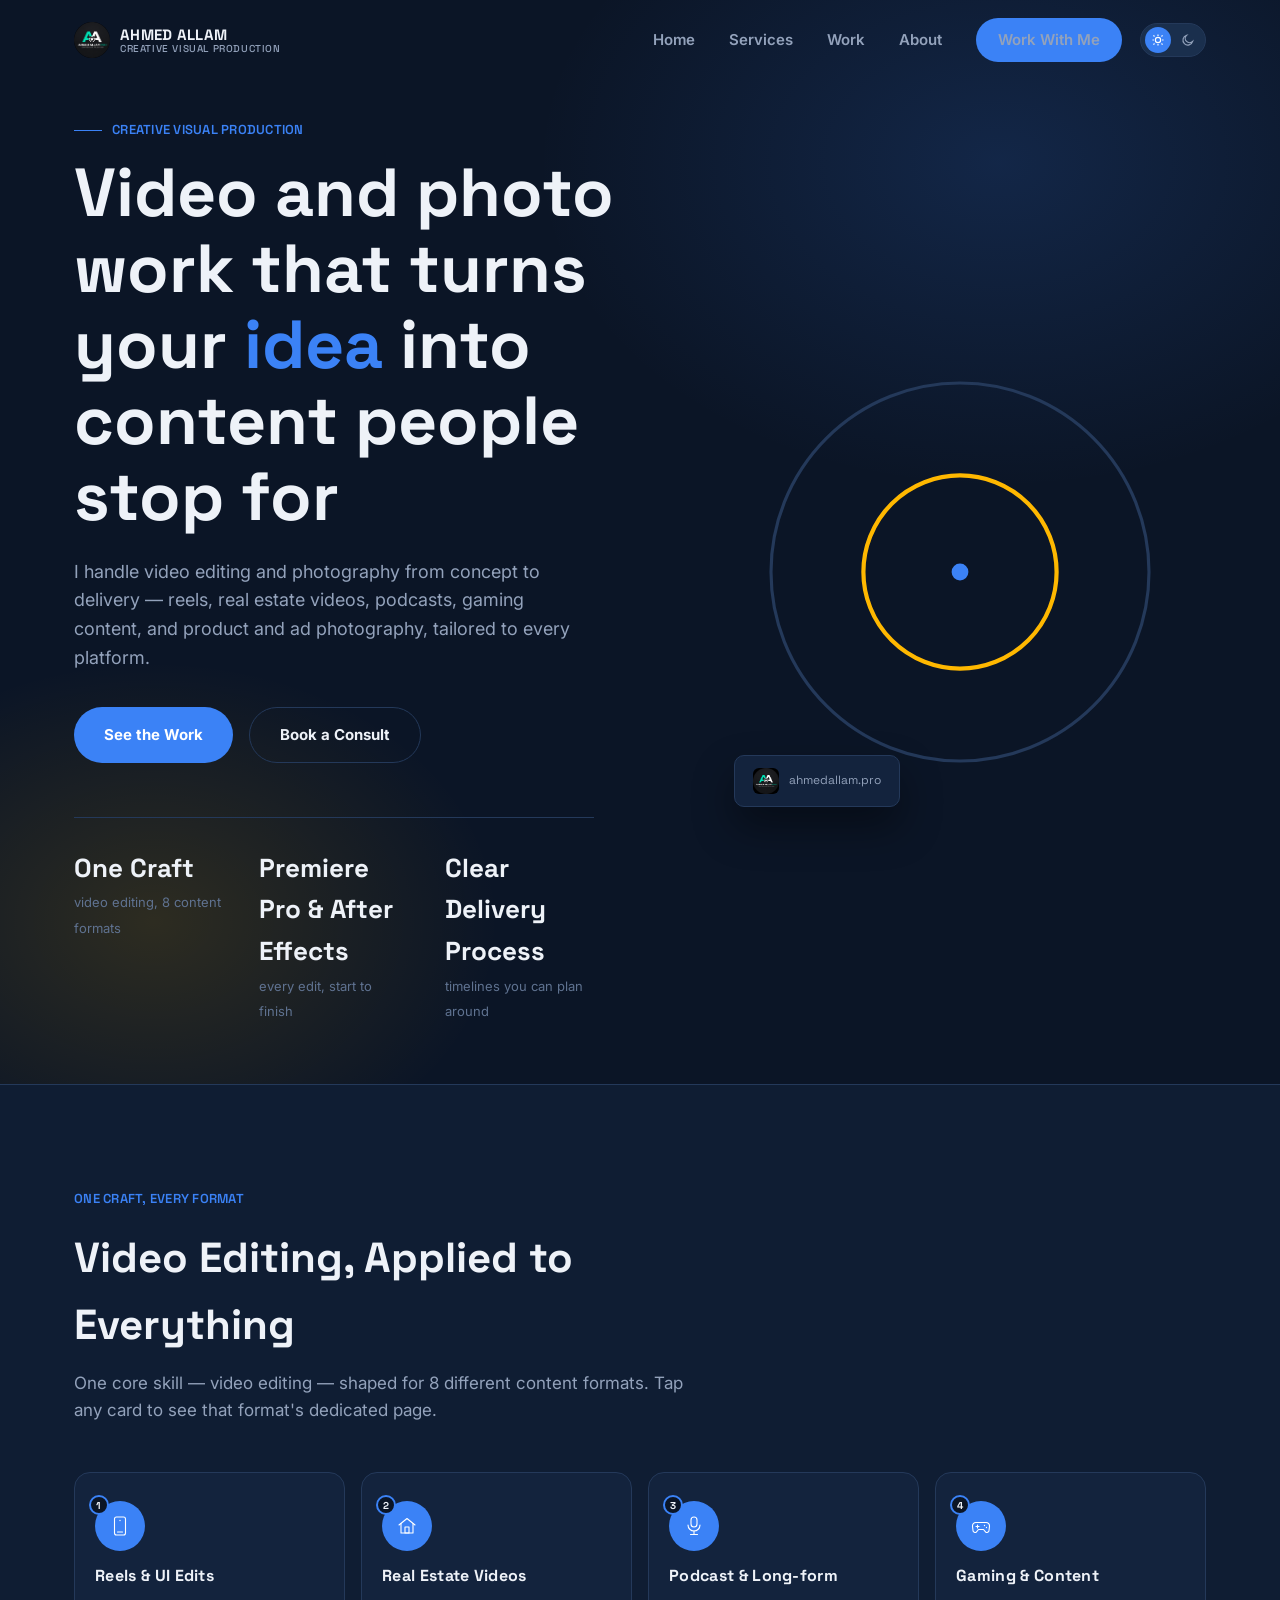
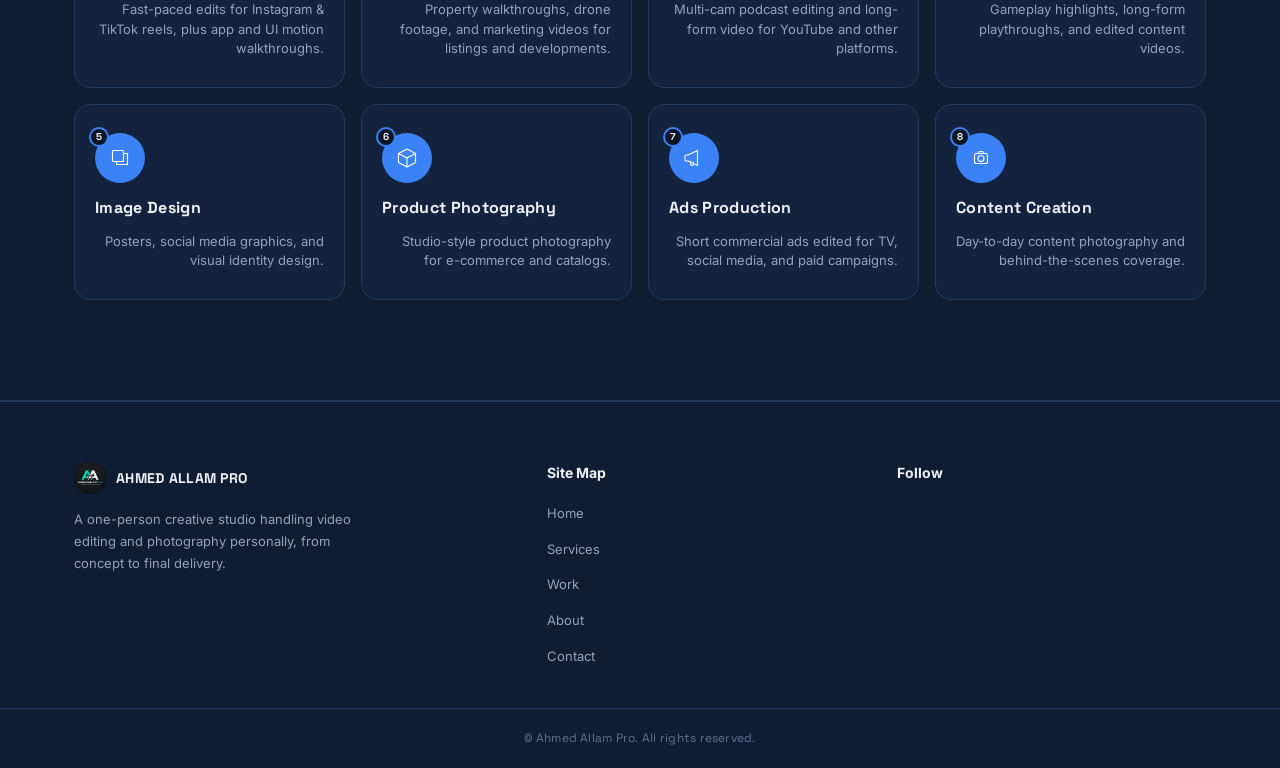
==== commit 439c6608: "Add files via upload" ====
--- a/index.html
+++ b/index.html
@@ -1,1562 +1,1806 @@
 <!DOCTYPE html>
-<!-- saved from url=(0090)file:///C:/Users/Ahmed/OneDrive/Documents/Default%20Project/ahmedallam.pro-main/index.html -->
-<html lang="en" dir="ltr" data-theme="light"><head><meta http-equiv="Content-Type" content="text/html; charset=UTF-8">
-  
-  <meta name="viewport" content="width=device-width, initial-scale=1.0">
-  <title>Ahmed Allam Pro — Video Editing &amp; Photography</title>
-  <meta name="description" content="Ahmed Allam Pro — reels, real estate videos, podcasts, gaming content, product and ad photography.">
-  <meta property="og:title" content="Ahmed Allam Pro — Creative Visual Production">
-  <meta property="og:description" content="Professional video editing and photography: reels, real estate, podcasts, gaming, product and ad photography.">
-  <meta property="og:type" content="website">
-  <meta property="og:url" content="https://ahmedallam.pro">
-  <link rel="icon" href="data:image/svg+xml,%3Csvg xmlns='http://www.w3.org/2000/svg' viewBox='0 0 200 200'%3E%3Ccircle cx='100' cy='100' r='95' fill='%231a1a1a'/%3E%3Ctext x='70' y='130' font-size='80' font-family='Arial,sans-serif' font-weight='900' fill='%2300ffc2'%3EA%3C/text%3E%3Ctext x='130' y='130' font-size='80' font-family='Arial,sans-serif' font-weight='900' fill='%23ffffff'%3EA%3C/text%3E%3Ccircle cx='100' cy='100' r='18' fill='none' stroke='%23ffffff' stroke-width='3'/%3E%3Cpath d='M100 82 L100 118 M82 100 L118 100' stroke='%23ffffff' stroke-width='2'/%3E%3C/svg%3E">
-  <style>
-    @import url('https://fonts.googleapis.com/css2?family=Inter:wght@400;500;600;700;800&family=Space+Grotesk:wght@500;600;700;800&display=swap');
-
-    :root {
-      --bg: #0a0b0c;
-      --bg-soft: #0f1012;
-      --surface: #151618;
-      --surface-2: #1c1e21;
-      --border: #2a2c30;
-      --teal: #00ffc2;
-      --teal-dim: rgba(0, 255, 194, 0.14);
-      --amber: #ffb800;
-      --amber-dim: rgba(255, 184, 0, 0.14);
-      --white: #f4f6f7;
-      --muted: #8b929a;
-      --muted-2: #5b6167;
-      --shadow: rgba(0, 0, 0, 0.4);
-      --shadow-lg: rgba(0, 0, 0, 0.5);
-
-      --font-ar: 'Inter', 'Segoe UI', sans-serif;
-      --font-en: 'Space Grotesk', sans-serif;
-
-      --container: 1180px;
-      --radius: 16px;
-      --radius-sm: 10px;
-    }
-
-    [data-theme="light"] {
-      --bg: #f8f9fa;
-      --bg-soft: #ffffff;
-      --surface: #ffffff;
-      --surface-2: #f0f2f4;
-      --border: #e2e5e9;
-      --teal: #00b386;
-      --teal-dim: rgba(0, 179, 134, 0.12);
-      --amber: #e69b00;
-      --amber-dim: rgba(230, 155, 0, 0.12);
-      --white: #1a1c1e;
-      --muted: #5f6670;
-      --muted-2: #8a9099;
-      --shadow: rgba(0, 0, 0, 0.08);
-      --shadow-lg: rgba(0, 0, 0, 0.12);
-    }
-
-    * { box-sizing: border-box; margin: 0; padding: 0; }
-    html { scroll-behavior: smooth; }
-
-    body {
-      background: var(--bg);
-      color: var(--white);
-      font-family: var(--font-ar);
-      direction: ltr;
-      line-height: 1.6;
-      overflow-x: hidden;
-      transition: background 0.3s ease, color 0.3s ease;
-    }
-
-    [dir="rtl"] body { direction: rtl; }
-
-    img { max-width: 100%; display: block; }
-    a { color: inherit; text-decoration: none; }
-    h1, h2, h3 { font-family: var(--font-en); }
-
-    button {
-      font-family: inherit;
-      cursor: pointer;
-      background: none;
-      border: none;
-      color: inherit;
-    }
-
-    .en { font-family: var(--font-en); letter-spacing: 0.02em; }
-
-    .wrap {
-      max-width: var(--container);
-      margin: 0 auto;
-      padding: 0 24px;
-    }
-
-    .eyebrow {
-      display: inline-block;
-      font-family: var(--font-en);
-      font-size: 13px;
-      color: var(--teal);
-      margin-bottom: 14px;
-      font-weight: 600;
-    }
-
-    .section-head {
-      max-width: 640px;
-      margin-bottom: 48px;
-    }
-
-    .section-head h2 {
-      font-size: clamp(28px, 4vw, 42px);
-      font-weight: 800;
-      margin: 0 0 12px;
-    }
-
-    .section-head p {
-      color: var(--muted);
-      font-size: 17px;
-      margin: 0;
-    }
-
-    section { position: relative; padding: 80px 0; }
-
-    a:focus-visible,
-    button:focus-visible {
-      outline: 2px solid var(--teal);
-      outline-offset: 3px;
-      border-radius: 6px;
-    }
-
-    @media (prefers-reduced-motion: reduce) {
-      *, *::before, *::after {
-        animation-duration: 0.001ms !important;
-        animation-iteration-count: 1 !important;
-        transition-duration: 0.001ms !important;
-      }
-    }
-
-    /* HEADER */
-    #siteHeader {
-      position: fixed;
-      inset-inline: 0;
-      top: 0;
-      z-index: 100;
-      padding: 18px 0;
-      transition: background 0.35s ease, padding 0.35s ease, border-color 0.35s ease;
-      border-bottom: 1px solid transparent;
-    }
-
-    #siteHeader.is-scrolled {
-      background: rgba(10, 11, 12, 0.85);
-      backdrop-filter: blur(14px);
-      padding: 12px 0;
-      border-color: var(--border);
-    }
-
-    [data-theme="light"] #siteHeader.is-scrolled {
-      background: rgba(248, 249, 250, 0.85);
-    }
-
-    .nav-inner {
-      display: flex;
-      align-items: center;
-      justify-content: space-between;
-      gap: 20px;
-    }
-
-    .brand {
-      display: flex;
-      align-items: center;
-      gap: 10px;
-      min-width: 0;
-    }
-
-    .brand-logo {
-      width: 40px;
-      height: 40px;
-      border-radius: 50%;
-      overflow: hidden;
-      flex-shrink: 0;
-    }
-
-    .brand-logo svg {
-      width: 100%;
-      height: 100%;
-      display: block;
-    }
-
-    .brand-text {
-      font-family: var(--font-en);
-      font-weight: 700;
-      font-size: 15px;
-      line-height: 1.15;
-      white-space: nowrap;
-      overflow: hidden;
-      text-overflow: ellipsis;
-    }
-
-    .brand-text span { display: block; font-size: 10px; color: var(--muted); font-weight: 500; letter-spacing: 0.06em; }
-
-    .nav-menu { display: flex; align-items: center; gap: 34px; }
-
-    .nav-menu a {
-      font-size: 15px;
-      font-weight: 600;
-      color: var(--muted);
-      transition: color 0.2s ease;
-    }
-    .nav-menu a:hover { color: var(--white); }
-
-    .nav-cta {
-      padding: 10px 22px;
-      background: var(--teal);
-      color: #06110d;
-      border-radius: 999px;
-      font-weight: 700;
-      font-size: 14px;
-      transition: transform 0.2s ease, box-shadow 0.2s ease;
-    }
-    .nav-cta:hover { transform: translateY(-2px); box-shadow: 0 8px 20px var(--teal-dim); }
-
-    .nav-toggle {
-      display: none;
-      flex-direction: column;
-      gap: 5px;
-      padding: 6px;
-    }
-    .nav-toggle span { width: 22px; height: 2px; background: var(--white); border-radius: 2px; transition: transform 0.25s ease, opacity 0.25s ease; }
-    .nav-toggle.is-active span:nth-child(1) { transform: translateY(7px) rotate(45deg); }
-    .nav-toggle.is-active span:nth-child(2) { opacity: 0; }
-    .nav-toggle.is-active span:nth-child(3) { transform: translateY(-7px) rotate(-45deg); }
-
-    .theme-toggle, .lang-toggle {
-      width: 40px;
-      height: 40px;
-      border-radius: 50%;
-      border: 1px solid var(--border);
-      display: flex;
-      align-items: center;
-      justify-content: center;
-      color: var(--muted);
-      transition: all 0.2s ease;
-      flex-shrink: 0;
-      font-size: 13px;
-      font-weight: 700;
-    }
-    .theme-toggle:hover, .lang-toggle:hover { color: var(--teal); border-color: var(--teal); }
-    .theme-toggle svg { width: 18px; height: 18px; }
-
-    @media (max-width: 860px) {
-      .nav-toggle { display: flex; }
-      .nav-menu {
-        position: fixed;
-        inset-inline: 0;
-        top: 66px;
-        background: rgba(10, 11, 12, 0.97);
-        backdrop-filter: blur(16px);
-        flex-direction: column;
-        align-items: flex-start;
-        padding: 28px 24px 40px;
-        gap: 22px;
-        transform: translateY(-12px);
-        opacity: 0;
-        pointer-events: none;
-        transition: opacity 0.25s ease, transform 0.25s ease;
-        border-bottom: 1px solid var(--border);
-      }
-      [data-theme="light"] .nav-menu {
-        background: rgba(248, 249, 250, 0.97);
-      }
-      .nav-menu.is-open { transform: translateY(0); opacity: 1; pointer-events: auto; }
-      .nav-menu a { font-size: 18px; }
-    }
-
-    /* HERO */
-    .hero {
-      min-height: 100vh;
-      display: flex;
-      align-items: center;
-      padding-top: 120px;
-      padding-bottom: 60px;
-      background:
-        radial-gradient(60% 50% at 78% 15%, var(--teal-dim), transparent 60%),
-        radial-gradient(45% 40% at 12% 85%, var(--amber-dim), transparent 60%),
-        var(--bg);
-      overflow: hidden;
-    }
-
-    .hero-inner {
-      display: grid;
-      grid-template-columns: 1.1fr 0.9fr;
-      gap: 40px;
-      align-items: center;
-    }
-
-    .hero-copy {
-      animation: heroFadeUp 0.9s cubic-bezier(0.16, 1, 0.3, 1) both;
-    }
-    .hero-visual {
-      animation: heroFadeUp 0.9s cubic-bezier(0.16, 1, 0.3, 1) 0.15s both;
-    }
-
-    @keyframes heroFadeUp {
-      from { opacity: 0; transform: translateY(18px); }
-      to { opacity: 1; transform: translateY(0); }
-    }
-
-    .hero-copy .eyebrow { display: flex; align-items: center; gap: 10px; }
-    .hero-copy .eyebrow::before {
-      content: '';
-      width: 28px; height: 1px;
-      background: var(--teal);
-      display: inline-block;
-    }
-
-    .hero-copy h1 {
-      font-size: clamp(38px, 5.6vw, 68px);
-      font-weight: 900;
-      line-height: 1.12;
-      margin: 0 0 22px;
-    }
-
-    .hero-copy h1 .accent { color: var(--teal); }
-
-    .hero-copy p {
-      font-size: 18px;
-      color: var(--muted);
-      max-width: 520px;
-      margin: 0 0 34px;
-    }
-
-    .hero-actions { display: flex; gap: 16px; flex-wrap: wrap; }
-
-    .btn {
-      display: inline-flex;
-      align-items: center;
-      gap: 8px;
-      padding: 15px 30px;
-      border-radius: 999px;
-      font-weight: 700;
-      font-size: 15px;
-      transition: transform 0.2s ease, box-shadow 0.2s ease, background 0.2s ease;
-    }
-    .btn-primary { background: var(--teal); color: #06110d; }
-    .btn-primary:hover { transform: translateY(-3px); box-shadow: 0 12px 26px var(--teal-dim); }
-    .btn-ghost { border: 1px solid var(--border); color: var(--white); }
-    .btn-ghost:hover { border-color: var(--teal); color: var(--teal); }
-
-    .hero-visual {
-      position: relative;
-      display: flex;
-      align-items: center;
-      justify-content: center;
-    }
-
-    .aperture-ring {
-      position: relative;
-      width: min(420px, 80vw);
-      aspect-ratio: 1;
-      display: flex;
-      align-items: center;
-      justify-content: center;
-    }
-
-    .aperture-ring svg { width: 100%; height: 100%; animation: spin 26s linear infinite; }
-
-    @keyframes spin { to { transform: rotate(360deg); } }
-
-    @media (max-width: 900px) {
-      .hero-inner { grid-template-columns: 1fr; }
-      .hero-visual { order: -1; margin-bottom: 10px; }
-      .aperture-ring { width: min(260px, 55vw); }
-      .hero-copy p { max-width: none; }
-    }
-
-    /* SERVICES */
-    .services { background: var(--bg-soft); border-block: 1px solid var(--border); }
-
-    .cat-grid {
-      display: grid;
-      grid-template-columns: repeat(2, 1fr);
-      gap: 16px;
-    }
-
-    .cat-card {
-      background: var(--surface);
-      border: 1px solid var(--border);
-      border-radius: var(--radius);
-      padding: 36px 28px;
-      display: flex;
-      flex-direction: column;
-      align-items: flex-start;
-      gap: 16px;
-      text-align: right;
-      transition: transform 0.25s ease, border-color 0.25s ease, background 0.25s ease;
-    }
-
-    .cat-card:hover {
-      transform: translateY(-6px);
-      border-color: var(--teal);
-      background: var(--surface-2);
-    }
-
-    .cat-icon {
-      width: 56px; height: 56px;
-      display: flex; align-items: center; justify-content: center;
-      border-radius: 14px;
-      background: var(--teal-dim);
-      color: var(--teal);
-    }
-    .cat-card:nth-child(2) .cat-icon { background: var(--amber-dim); color: var(--amber); }
-
-    .cat-en { font-family: var(--font-en); font-size: 20px; font-weight: 700; color: var(--white); }
-    .cat-desc { font-size: 14px; color: var(--muted); }
-
-    @media (max-width: 540px) { .cat-grid { grid-template-columns: 1fr; } }
-
-    /* WORK / GALLERY */
-    .filter-bar {
-      display: flex;
-      flex-wrap: wrap;
-      gap: 10px;
-      margin-bottom: 40px;
-    }
-
-    .filter-btn {
-      padding: 10px 20px;
-      border-radius: 999px;
-      border: 1px solid var(--border);
-      color: var(--muted);
-      font-size: 14px;
-      font-weight: 600;
-      transition: all 0.2s ease;
-    }
-    .filter-btn:hover { color: var(--white); border-color: var(--muted); }
-    .filter-btn.is-active { background: var(--teal); border-color: var(--teal); color: #06110d; }
-
-    .gallery {
-      display: grid;
-      grid-template-columns: repeat(3, 1fr);
-      gap: 22px;
-    }
-
-    .work-card {
-      background: var(--surface);
-      border: 1px solid var(--border);
-      border-radius: var(--radius);
-      overflow: hidden;
-      cursor: pointer;
-      transition: transform 0.25s ease, border-color 0.25s ease;
-    }
-    .work-card:hover { transform: translateY(-6px); border-color: var(--teal); }
-
-    .work-cover {
-      aspect-ratio: 16/10;
-      background: linear-gradient(150deg, var(--surface-2), var(--bg-soft));
-      position: relative;
-      display: flex;
-      align-items: center;
-      justify-content: center;
-    }
-    .work-cover img { width: 100%; height: 100%; object-fit: cover; }
-    .cover-fallback { width: 40%; color: var(--muted-2); }
-
-    .play-badge {
-      position: absolute;
-      inset: 0;
-      display: flex;
-      align-items: center;
-      justify-content: center;
-      font-size: 14px;
-      color: #06110d;
-      background: rgba(0,0,0,0.15);
-    }
-    .play-badge::before {
-      content: '';
-      position: absolute;
-      width: 50px; height: 50px;
-      border-radius: 50%;
-      background: var(--teal);
-    }
-    .play-badge { z-index: 1; }
-    .play-badge { color: #06110d; }
-
-    .work-meta { padding: 16px 18px 20px; }
-    .work-meta h3 { font-size: 15px; margin: 0 0 8px; font-weight: 700; }
-    .work-tag { font-size: 12px; color: var(--muted-2); }
-
-    .gallery-empty {
-      grid-column: 1 / -1;
-      text-align: center;
-      color: var(--muted);
-      padding: 60px 20px;
-      border: 1px dashed var(--border);
-      border-radius: var(--radius);
-    }
-
-    @media (max-width: 980px) { .gallery { grid-template-columns: repeat(2, 1fr); } }
-    @media (max-width: 600px) { .gallery { grid-template-columns: 1fr; } }
-
-    /* ABOUT */
-    .about { background: var(--bg-soft); border-block: 1px solid var(--border); }
-    .about-inner {
-      display: grid;
-      grid-template-columns: 0.8fr 1.2fr;
-      gap: 60px;
-      align-items: center;
-    }
-    .about-card {
-      background: var(--surface);
-      border: 1px solid var(--border);
-      border-radius: var(--radius);
-      padding: 36px;
-      position: relative;
-    }
-    .about-card .quote-mark { font-family: var(--font-en); font-size: 60px; color: var(--teal); line-height: 1; opacity: 0.5; }
-    .about-card p { font-size: 18px; color: var(--white); margin: 10px 0 0; }
-
-    .about-text h2 { font-size: clamp(26px, 3.6vw, 36px); font-weight: 800; margin: 0 0 20px; }
-    .about-text p { color: var(--muted); font-size: 16px; margin: 0 0 16px; max-width: 620px; }
-
-    .about-list { display: grid; grid-template-columns: 1fr 1fr; gap: 14px; margin-top: 26px; }
-    .about-list li { list-style: none; display: flex; align-items: center; gap: 10px; font-size: 14px; color: var(--white); }
-    .about-list li::before { content: ''; width: 8px; height: 8px; border-radius: 50%; background: var(--teal); flex-shrink: 0; }
-
-    @media (max-width: 860px) {
-      .about-inner { grid-template-columns: 1fr; }
-      .about-list { grid-template-columns: 1fr; }
-    }
-
-    /* CONTACT */
-    .contact {
-      text-align: center;
-    }
-    .contact-box {
-      background: linear-gradient(135deg, var(--surface), var(--surface-2));
-      border: 1px solid var(--border);
-      border-radius: 24px;
-      padding: 70px 30px;
-      position: relative;
-      overflow: hidden;
-    }
-    .contact-box::before {
-      content: '';
-      position: absolute;
-      width: 340px; height: 340px;
-      background: radial-gradient(circle, var(--teal-dim), transparent 70%);
-      top: -120px; right: -80px;
-    }
-    .contact-box h2 {
-      font-size: clamp(28px, 4.4vw, 46px);
-      font-weight: 900;
-      margin: 0 0 16px;
-      position: relative;
-    }
-    .contact-box p {
-      color: var(--muted);
-      font-size: 17px;
-      max-width: 480px;
-      margin: 0 auto 34px;
-      position: relative;
-    }
-    .contact-actions {
-      display: flex;
-      gap: 16px;
-      justify-content: center;
-      flex-wrap: wrap;
-      position: relative;
-    }
-
-    /* FOOTER */
-    footer { padding: 50px 0 30px; border-top: 1px solid var(--border); }
-    .footer-inner {
-      display: flex;
-      justify-content: space-between;
-      align-items: center;
-      flex-wrap: wrap;
-      gap: 20px;
-    }
-    .footer-brand { display: flex; align-items: center; gap: 10px; color: var(--muted); font-size: 13px; }
-    .footer-social { display: flex; gap: 14px; flex-wrap: wrap; }
-
-    /* MODAL */
-    .modal {
-      position: fixed;
-      inset: 0;
-      z-index: 200;
-      display: none;
-      align-items: center;
-      justify-content: center;
-      padding: 24px;
-      background: rgba(6, 7, 8, 0.9);
-      backdrop-filter: blur(6px);
-    }
-    .modal.is-open { display: flex; }
-
-    .modal-content {
-      width: min(920px, 100%);
-      background: var(--surface);
-      border: 1px solid var(--border);
-      border-radius: var(--radius);
-      overflow: hidden;
-    }
-
-    .modal-body {
-      aspect-ratio: 16/9;
-      background: #000;
-      display: flex;
-      align-items: center;
-      justify-content: center;
-    }
-    .modal-body iframe, .modal-body video, .modal-body img { width: 100%; height: 100%; object-fit: contain; border: none; }
-    .modal-placeholder { color: var(--muted); text-align: center; padding: 30px; font-size: 14px; }
-
-    .modal-footer {
-      padding: 16px 22px;
-      display: flex;
-      align-items: center;
-      justify-content: space-between;
-      gap: 12px;
-    }
-    .modal-footer span { font-weight: 700; font-size: 15px; }
-
-    .modal-close {
-      width: 36px; height: 36px;
-      border-radius: 50%;
-      border: 1px solid var(--border);
-      font-size: 16px;
-      flex-shrink: 0;
-      transition: all 0.2s ease;
-    }
-    .modal-close:hover { border-color: var(--teal); color: var(--teal); }
-
-    /* LIGHTBOX */
-    .lightbox-frame {
-      position: relative;
-      width: 100%;
-      height: 100%;
-      display: flex;
-      align-items: center;
-      justify-content: center;
-    }
-    .lightbox-frame img { width: 100%; height: 100%; object-fit: contain; }
-
-    .lightbox-nav {
-      position: absolute;
-      top: 50%;
-      transform: translateY(-50%);
-      width: 44px; height: 44px;
-      border-radius: 50%;
-      background: rgba(10, 11, 12, 0.65);
-      border: 1px solid var(--border);
-      color: var(--white);
-      font-size: 22px;
-      display: flex;
-      align-items: center;
-      justify-content: center;
-      transition: background 0.2s ease, border-color 0.2s ease;
-    }
-    .lightbox-nav:hover { background: var(--teal); color: #06110d; border-color: var(--teal); }
-    .lightbox-nav.prev { right: 16px; }
-    .lightbox-nav.next { left: 16px; }
-
-    /* SOCIAL */
-    .social-link {
-      width: 40px; height: 40px;
-      border-radius: 50%;
-      border: 1px solid var(--border);
-      display: inline-flex;
-      align-items: center;
-      justify-content: center;
-      color: var(--muted);
-      transition: all 0.2s ease;
-    }
-    .social-link svg { width: 17px; height: 17px; }
-    .social-link:hover { color: var(--teal); border-color: var(--teal); }
-
-    [data-social-list] { display: flex; gap: 10px; flex-wrap: wrap; }
-
-    /* CONTACT GRID */
-    .contact-grid {
-      display: grid;
-      grid-template-columns: 1.1fr 0.9fr;
-      gap: 20px;
-      text-align: right;
-      margin-top: 40px;
-    }
-
-    .contact-rows {
-      display: flex;
-      flex-direction: column;
-      gap: 14px;
-    }
-
-    .contact-row {
-      display: flex;
-      align-items: center;
-      gap: 16px;
-      background: var(--surface);
-      border: 1px solid var(--border);
-      border-radius: var(--radius-sm);
-      padding: 18px 20px;
-      transition: border-color 0.2s ease, transform 0.2s ease;
-    }
-    .contact-row:is(a):hover { border-color: var(--teal); transform: translateY(-2px); }
-
-    .contact-row-icon {
-      width: 42px; height: 42px;
-      flex-shrink: 0;
-      border-radius: 10px;
-      background: var(--teal-dim);
-      color: var(--teal);
-      display: flex;
-      align-items: center;
-      justify-content: center;
-    }
-    .contact-row-icon svg { width: 20px; height: 20px; }
-    .contact-row:nth-child(2n) .contact-row-icon { background: var(--amber-dim); color: var(--amber); }
-
-    .contact-row-text { display: flex; flex-direction: column; gap: 2px; }
-    .contact-row-text span:first-child { font-size: 12px; color: var(--muted-2); }
-    .contact-row-text strong { font-size: 15px; font-weight: 700; }
-
-    .contact-side {
-      background: var(--surface);
-      border: 1px solid var(--border);
-      border-radius: var(--radius);
-      padding: 26px;
-      display: flex;
-      flex-direction: column;
-      gap: 20px;
-    }
-    .contact-side-block span:first-child { display: block; font-size: 12px; color: var(--muted-2); margin-bottom: 4px; }
-    .contact-side-block strong { font-size: 15px; }
-
-    .contact-social-wrap.is-empty { display: none; }
-    .contact-social-wrap span:first-child { display: block; font-size: 12px; color: var(--muted-2); margin-bottom: 10px; }
-
-    @media (max-width: 860px) {
-      .contact-grid { grid-template-columns: 1fr; }
-    }
-
-  </style>
+<html lang="en" dir="ltr">
+<head>
+<meta charset="UTF-8">
+<meta name="viewport" content="width=device-width, initial-scale=1.0">
+<title>Ahmed Allam Pro — Video Editing & Photography</title>
+<meta name="description" content="Ahmed Allam Pro — reels, real estate videos, podcasts, gaming content, product and ad photography.">
+<meta property="og:title" content="Ahmed Allam Pro — Video Editing & Photography">
+<meta property="og:description" content="Ahmed Allam Pro — reels, real estate videos, podcasts, gaming content, product and ad photography.">
+<meta property="og:image" content="[data-uri]">
+<meta property="og:type" content="website">
+<meta property="og:url" content="https://ahmedallam.pro">
+<meta name="twitter:card" content="summary_large_image">
+<link rel="icon" href="[data-uri]">
+<script>try{var t=localStorage.getItem("theme");if(t==="light")document.documentElement.setAttribute("data-theme","light");}catch(e){}</script>
+<style>
+
+/* =====================================================================
+   AHMED ALLAM PRO — Creative Visual Production
+   ===================================================================== */
+
+@import url('https://fonts.googleapis.com/css2?family=Inter:wght@400;500;600;700;800&family=Space+Grotesk:wght@500;600;700;800&display=swap');
+
+:root {
+  --bg: #0b1526;
+  --bg-soft: #0f1d33;
+  --surface: #13233d;
+  --surface-2: #1a2f4d;
+  --border: #24395a;
+  --teal: #3b82f6;
+  --teal-dim: rgba(59, 130, 246, 0.16);
+  --amber: #ffb800;
+  --amber-dim: rgba(255, 184, 0, 0.14);
+  --white: #eef2f8;
+  --muted: #93a2bb;
+  --muted-2: #5f7290;
+
+  --header-bg: rgba(11, 21, 38, 0.85);
+  --mobile-menu-bg: rgba(11, 21, 38, 0.97);
+  --modal-backdrop: rgba(7, 13, 24, 0.9);
+  --badge-bg: rgba(11, 21, 38, 0.75);
+  --navbtn-bg: rgba(11, 21, 38, 0.65);
+  --shadow-soft: rgba(0, 0, 0, 0.15);
+  --shadow-strong: rgba(0, 0, 0, 0.4);
+  --on-accent: #ffffff;
+
+  --font-ar: 'Inter', 'Segoe UI', sans-serif;
+  --font-en: 'Space Grotesk', sans-serif;
+
+  --container: 1180px;
+  --radius: 16px;
+  --radius-sm: 10px;
+}
+
+:root[data-theme="light"] {
+  --bg: #f4f7fb;
+  --bg-soft: #eaf0fa;
+  --surface: #ffffff;
+  --surface-2: #f2f6fc;
+  --border: #dbe3f0;
+  --teal-dim: rgba(47, 111, 237, 0.10);
+  --amber-dim: rgba(255, 158, 0, 0.12);
+  --white: #101828;
+  --muted: #5b6478;
+  --muted-2: #8993a8;
+
+  --header-bg: rgba(255, 255, 255, 0.85);
+  --mobile-menu-bg: rgba(255, 255, 255, 0.97);
+  --modal-backdrop: rgba(20, 22, 26, 0.85);
+  --badge-bg: rgba(255, 255, 255, 0.85);
+  --navbtn-bg: rgba(255, 255, 255, 0.75);
+  --shadow-soft: rgba(20, 22, 26, 0.08);
+  --shadow-strong: rgba(20, 22, 26, 0.15);
+}
+
+* { box-sizing: border-box; }
+html { scroll-behavior: smooth; }
+
+body {
+  margin: 0;
+  background: var(--bg);
+  color: var(--white);
+  font-family: var(--font-ar);
+  direction: ltr;
+  line-height: 1.6;
+  overflow-x: hidden;
+  transition: background-color 0.25s ease, color 0.25s ease;
+}
+
+img { max-width: 100%; display: block; }
+
+a { color: inherit; text-decoration: none; }
+
+h1, h2, h3, .step-num { font-family: var(--font-en); }
+
+button {
+  font-family: inherit;
+  cursor: pointer;
+  background: none;
+  border: none;
+  color: inherit;
+}
+
+.en { font-family: var(--font-en); letter-spacing: 0.02em; }
+
+.wrap {
+  max-width: var(--container);
+  margin: 0 auto;
+  padding: 0 24px;
+}
+
+.eyebrow {
+  display: inline-block;
+  font-family: var(--font-en);
+  font-size: 13px;
+  color: var(--teal);
+  margin-bottom: 14px;
+  font-weight: 600;
+}
+
+.section-head {
+  max-width: 640px;
+  margin-bottom: 48px;
+}
+
+.section-head h2 {
+  font-size: clamp(28px, 4vw, 42px);
+  font-weight: 800;
+  margin: 0 0 12px;
+}
+
+.section-head p {
+  color: var(--muted);
+  font-size: 17px;
+  margin: 0;
+}
+
+section { position: relative; padding: 100px 0; }
+
+/* Visible focus for accessibility */
+a:focus-visible,
+button:focus-visible {
+  outline: 2px solid var(--teal);
+  outline-offset: 3px;
+  border-radius: 6px;
+}
+
+@media (prefers-reduced-motion: reduce) {
+  *, *::before, *::after {
+    animation-duration: 0.001ms !important;
+    animation-iteration-count: 1 !important;
+    transition-duration: 0.001ms !important;
+  }
+}
+
+/* =====================================================================
+   HEADER
+   ===================================================================== */
+#siteHeader {
+  position: fixed;
+  inset-inline: 0;
+  top: 0;
+  z-index: 100;
+  padding: 18px 0;
+  transition: background 0.35s ease, padding 0.35s ease, border-color 0.35s ease;
+  border-bottom: 1px solid transparent;
+}
+
+#siteHeader.is-scrolled {
+  background: var(--header-bg);
+  backdrop-filter: blur(14px);
+  padding: 12px 0;
+  border-color: var(--border);
+}
+
+.nav-inner {
+  display: flex;
+  align-items: center;
+  justify-content: space-between;
+  gap: 20px;
+}
+
+.nav-right {
+  display: flex;
+  align-items: center;
+  gap: 18px;
+}
+
+.brand {
+  display: flex;
+  align-items: center;
+  gap: 10px;
+  min-width: 0;
+}
+
+.brand img {
+  width: 36px;
+  height: 36px;
+  object-fit: cover;
+  border-radius: 50%;
+  flex-shrink: 0;
+}
+
+.brand-text {
+  font-family: var(--font-en);
+  font-weight: 700;
+  font-size: 15px;
+  line-height: 1.15;
+  white-space: nowrap;
+  overflow: hidden;
+  text-overflow: ellipsis;
+}
+
+.brand-text span { display: block; font-size: 10px; color: var(--muted); font-weight: 500; letter-spacing: 0.06em; }
+
+@media (max-width: 480px) {
+  .brand img { width: 30px; height: 30px; }
+  .brand-text { font-size: 13px; }
+}
+
+@media (max-width: 400px) {
+  .brand-text span { display: none; }
+  .nav-cta { display: none; }
+}
+
+.nav-menu { display: flex; align-items: center; gap: 34px; }
+
+.nav-menu a {
+  font-size: 15px;
+  font-weight: 600;
+  color: var(--muted);
+  transition: color 0.2s ease;
+  position: relative;
+}
+.nav-menu a:hover { color: var(--white); }
+.nav-menu a.is-active { color: var(--teal); }
+
+.nav-cta {
+  padding: 10px 22px;
+  background: var(--teal);
+  color: var(--on-accent);
+  border-radius: 999px;
+  font-weight: 700;
+  font-size: 14px;
+  transition: transform 0.2s ease, box-shadow 0.2s ease;
+}
+.nav-cta:hover { transform: translateY(-2px); box-shadow: 0 8px 20px var(--teal-dim); }
+
+.theme-toggle {
+  height: 34px;
+  padding: 0 4px;
+  border-radius: 999px;
+  border: 1px solid var(--border);
+  background: var(--surface-2);
+  display: flex;
+  align-items: center;
+  gap: 4px;
+  color: var(--muted);
+  flex-shrink: 0;
+  transition: border-color 0.2s ease;
+}
+.theme-toggle:hover { border-color: var(--teal); }
+.theme-toggle span { width: 26px; height: 26px; border-radius: 50%; display: flex; align-items: center; justify-content: center; transition: background 0.2s ease, color 0.2s ease; }
+.theme-toggle span svg { width: 14px; height: 14px; }
+.theme-toggle .tt-sun.is-active { background: var(--teal); color: var(--on-accent); }
+.theme-toggle .tt-moon.is-active { background: var(--teal); color: var(--on-accent); }
+
+.nav-toggle {
+  display: none;
+  flex-direction: column;
+  gap: 5px;
+  padding: 6px;
+}
+.nav-toggle span { width: 22px; height: 2px; background: var(--white); border-radius: 2px; transition: transform 0.25s ease, opacity 0.25s ease; }
+.nav-toggle.is-active span:nth-child(1) { transform: translateY(7px) rotate(45deg); }
+.nav-toggle.is-active span:nth-child(2) { opacity: 0; }
+.nav-toggle.is-active span:nth-child(3) { transform: translateY(-7px) rotate(-45deg); }
+
+@media (max-width: 860px) {
+  .nav-toggle { display: flex; }
+  .nav-menu {
+    position: fixed;
+    inset-inline: 0;
+    top: 66px;
+    background: var(--mobile-menu-bg);
+    backdrop-filter: blur(16px);
+    flex-direction: column;
+    align-items: flex-start;
+    padding: 28px 24px 40px;
+    gap: 22px;
+    transform: translateY(-12px);
+    opacity: 0;
+    pointer-events: none;
+    transition: opacity 0.25s ease, transform 0.25s ease;
+    border-bottom: 1px solid var(--border);
+  }
+  .nav-menu.is-open { transform: translateY(0); opacity: 1; pointer-events: auto; }
+  .nav-menu a { font-size: 18px; }
+}
+
+/* =====================================================================
+   HERO
+   ===================================================================== */
+.hero {
+  min-height: 100vh;
+  display: flex;
+  align-items: center;
+  padding-top: 120px;
+  padding-bottom: 60px;
+  background:
+    radial-gradient(60% 50% at 78% 15%, var(--teal-dim), transparent 60%),
+    radial-gradient(45% 40% at 12% 85%, var(--amber-dim), transparent 60%),
+    var(--bg);
+  overflow: hidden;
+}
+
+.hero-inner {
+  display: grid;
+  grid-template-columns: 1.1fr 0.9fr;
+  gap: 40px;
+  align-items: center;
+}
+
+.hero-copy {
+  animation: heroFadeUp 0.9s cubic-bezier(0.16, 1, 0.3, 1) both;
+}
+.hero-visual {
+  animation: heroFadeUp 0.9s cubic-bezier(0.16, 1, 0.3, 1) 0.15s both;
+}
+
+@keyframes heroFadeUp {
+  from { opacity: 0; transform: translateY(18px); }
+  to { opacity: 1; transform: translateY(0); }
+}
+
+.hero-copy .eyebrow { display: flex; align-items: center; gap: 10px; }
+.hero-copy .eyebrow::before {
+  content: '';
+  width: 28px; height: 1px;
+  background: var(--teal);
+  display: inline-block;
+}
+
+.hero-copy h1 {
+  font-size: clamp(38px, 5.6vw, 68px);
+  font-weight: 900;
+  line-height: 1.12;
+  margin: 0 0 22px;
+}
+
+.hero-copy h1 .accent { color: var(--teal); }
+
+.hero-copy p {
+  font-size: 18px;
+  color: var(--muted);
+  max-width: 520px;
+  margin: 0 0 34px;
+}
+
+.hero-actions { display: flex; gap: 16px; flex-wrap: wrap; }
+
+.btn {
+  display: inline-flex;
+  align-items: center;
+  gap: 8px;
+  padding: 15px 30px;
+  border-radius: 999px;
+  font-weight: 700;
+  font-size: 15px;
+  transition: transform 0.2s ease, box-shadow 0.2s ease, background 0.2s ease;
+}
+.btn-primary { background: var(--teal); color: var(--on-accent); }
+.btn-primary:hover { transform: translateY(-3px); box-shadow: 0 12px 26px var(--teal-dim); }
+.btn-ghost { border: 1px solid var(--border); color: var(--white); }
+.btn-ghost:hover { border-color: var(--teal); color: var(--teal); }
+
+.hero-stats {
+  display: flex;
+  flex-wrap: wrap;
+  gap: 28px 36px;
+  margin-top: 54px;
+  padding-top: 30px;
+  border-top: 1px solid var(--border);
+  max-width: 520px;
+}
+.hero-stats div { flex: 1 1 140px; min-width: 130px; }
+.hero-stats div strong {
+  display: block;
+  font-family: var(--font-en);
+  font-size: 26px;
+  color: var(--white);
+}
+.hero-stats div span { font-size: 13px; color: var(--muted-2); }
+
+.hero-visual {
+  position: relative;
+  display: flex;
+  align-items: center;
+  justify-content: center;
+}
+
+.aperture-ring {
+  position: relative;
+  width: min(420px, 80vw);
+  aspect-ratio: 1;
+  display: flex;
+  align-items: center;
+  justify-content: center;
+}
+
+.aperture-ring svg { width: 100%; height: 100%; animation: spin 26s linear infinite; }
+.aperture-ring .aperture-core { position: absolute; width: 46%; }
+
+@keyframes spin { to { transform: rotate(360deg); } }
+
+.hero-logo-badge {
+  position: absolute;
+  bottom: -6%;
+  left: -4%;
+  background: var(--surface);
+  border: 1px solid var(--border);
+  border-radius: var(--radius-sm);
+  padding: 12px 18px;
+  display: flex;
+  align-items: center;
+  gap: 10px;
+  box-shadow: 0 20px 40px var(--shadow-strong);
+}
+.hero-logo-badge img { width: 26px; height: 26px; object-fit: contain; border-radius: 6px; flex-shrink: 0; }
+.hero-logo-badge span { font-family: var(--font-en); font-size: 12px; color: var(--muted); }
+
+@media (max-width: 1040px) {
+  .hero-inner { grid-template-columns: 1fr 0.8fr; gap: 28px; }
+  .aperture-ring { width: min(320px, 34vw); }
+}
+
+@media (max-width: 900px) {
+  .hero-inner { grid-template-columns: 1fr; }
+  .hero-visual { order: -1; margin-bottom: 10px; }
+  .aperture-ring { width: min(260px, 55vw); }
+  .hero-stats { gap: 22px 30px; }
+  .hero-copy p { max-width: none; }
+}
+
+@media (max-width: 480px) {
+  .hero { padding-top: 100px; }
+  .aperture-ring { width: min(190px, 50vw); }
+  .hero-logo-badge { padding: 9px 14px; gap: 8px; }
+  .hero-logo-badge img { width: 20px; height: 20px; }
+  .hero-logo-badge span { font-size: 10px; }
+  .hero-actions { gap: 12px; }
+  .btn { padding: 13px 24px; font-size: 14px; }
+  .hero-stats { gap: 18px 24px; margin-top: 38px; padding-top: 22px; }
+  .hero-stats div { flex: 1 1 100%; }
+}
+
+/* =====================================================================
+   SERVICES / CATEGORY GRID
+   ===================================================================== */
+.services { background: var(--bg-soft); border-block: 1px solid var(--border); }
+
+.cat-page-header {
+  padding: 150px 0 60px;
+  background:
+    radial-gradient(50% 60% at 85% 0%, var(--teal-dim), transparent 60%),
+    var(--bg);
+}
+.cat-page-header .cat-icon-lg {
+  width: 56px; height: 56px;
+  border-radius: 14px;
+  background: var(--teal-dim);
+  color: var(--teal);
+  display: flex;
+  align-items: center;
+  justify-content: center;
+  margin-bottom: 22px;
+}
+.cat-page-header .cat-icon-lg svg { width: 30px; height: 30px; }
+.cat-page-header h1 { font-size: clamp(30px, 4.4vw, 46px); font-weight: 800; margin: 0 0 14px; }
+.cat-page-header p { color: var(--muted); font-size: 17px; max-width: 620px; margin: 0 0 26px; }
+
+.cat-grid {
+  display: grid;
+  grid-template-columns: repeat(4, 1fr);
+  gap: 16px;
+}
+
+.cat-card {
+  background: var(--surface);
+  border: 1px solid var(--border);
+  border-radius: var(--radius);
+  padding: 28px 20px;
+  display: flex;
+  flex-direction: column;
+  align-items: flex-start;
+  gap: 14px;
+  text-align: right;
+  transition: transform 0.25s ease, border-color 0.25s ease, background 0.25s ease;
+}
+
+.cat-card:hover {
+  transform: translateY(-6px);
+  border-color: var(--teal);
+  background: var(--surface-2);
+}
+
+.cat-icon {
+  position: relative;
+  width: 50px; height: 50px;
+  display: flex; align-items: center; justify-content: center;
+  border-radius: 50%;
+  background: var(--teal);
+  color: var(--on-accent);
+}
+.cat-icon svg { width: 24px; height: 24px; }
+.cat-num {
+  position: absolute;
+  top: -6px; left: -6px;
+  width: 20px; height: 20px;
+  border-radius: 50%;
+  background: var(--bg);
+  border: 2px solid var(--teal);
+  color: var(--white);
+  font-family: var(--font-en);
+  font-size: 10px;
+  font-weight: 700;
+  display: flex;
+  align-items: center;
+  justify-content: center;
+}
+
+.cat-en { font-family: var(--font-en); font-size: 16px; font-weight: 700; color: var(--white); }
+.cat-desc { font-size: 13px; color: var(--muted); line-height: 1.5; }
+
+@media (max-width: 980px) { .cat-grid { grid-template-columns: repeat(2, 1fr); } }
+@media (max-width: 540px) { .cat-grid { grid-template-columns: 1fr; } }
+
+/* =====================================================================
+   WORK / GALLERY
+   ===================================================================== */
+.filter-bar {
+  display: flex;
+  flex-wrap: wrap;
+  gap: 10px;
+  margin-bottom: 40px;
+}
+
+.filter-btn {
+  padding: 10px 20px;
+  border-radius: 999px;
+  border: 1px solid var(--border);
+  color: var(--muted);
+  font-size: 14px;
+  font-weight: 600;
+  transition: all 0.2s ease;
+}
+.filter-btn:hover { color: var(--white); border-color: var(--muted); }
+.filter-btn.is-active { background: var(--teal); border-color: var(--teal); color: var(--on-accent); }
+
+.gallery {
+  display: grid;
+  grid-template-columns: repeat(3, 1fr);
+  gap: 22px;
+}
+
+.work-card {
+  background: var(--surface);
+  border: 1px solid var(--border);
+  border-radius: var(--radius);
+  overflow: hidden;
+  cursor: pointer;
+  transition: transform 0.25s ease, border-color 0.25s ease;
+}
+.work-card:hover { transform: translateY(-6px); border-color: var(--teal); }
+
+.work-cover {
+  aspect-ratio: 16/10;
+  background: linear-gradient(150deg, var(--surface-2), var(--bg-soft));
+  position: relative;
+  display: flex;
+  align-items: center;
+  justify-content: center;
+}
+.work-cover img { width: 100%; height: 100%; object-fit: cover; }
+.cover-fallback { width: 40%; color: var(--muted-2); }
+
+.play-badge {
+  position: absolute;
+  inset: 0;
+  display: flex;
+  align-items: center;
+  justify-content: center;
+  font-size: 14px;
+  color: var(--on-accent);
+  background: var(--shadow-soft);
+}
+.play-badge::before {
+  content: '';
+  position: absolute;
+  width: 50px; height: 50px;
+  border-radius: 50%;
+  background: var(--teal);
+}
+.play-badge { z-index: 1; }
+.play-badge { color: var(--on-accent); }
+
+.work-meta { padding: 16px 18px 20px; }
+.work-meta h3 { font-size: 15px; margin: 0 0 8px; font-weight: 700; }
+.work-tag { font-size: 12px; color: var(--muted-2); }
+
+.gallery-empty {
+  grid-column: 1 / -1;
+  text-align: center;
+  color: var(--muted);
+  padding: 60px 20px;
+  border: 1px dashed var(--border);
+  border-radius: var(--radius);
+}
+
+@media (max-width: 980px) { .gallery { grid-template-columns: repeat(2, 1fr); } }
+@media (max-width: 600px) { .gallery { grid-template-columns: 1fr; } }
+
+/* =====================================================================
+   ABOUT
+   ===================================================================== */
+.about { background: var(--bg-soft); border-block: 1px solid var(--border); }
+.about-inner {
+  display: grid;
+  grid-template-columns: 0.8fr 1.2fr;
+  gap: 60px;
+  align-items: center;
+}
+.about-card {
+  background: var(--surface);
+  border: 1px solid var(--border);
+  border-radius: var(--radius);
+  padding: 36px;
+  position: relative;
+}
+.about-card .quote-mark { font-family: var(--font-en); font-size: 60px; color: var(--teal); line-height: 1; opacity: 0.5; }
+.about-card p { font-size: 18px; color: var(--white); margin: 10px 0 0; }
+
+.about-text h2 { font-size: clamp(26px, 3.6vw, 36px); font-weight: 800; margin: 0 0 20px; }
+.about-text p { color: var(--muted); font-size: 16px; margin: 0 0 16px; max-width: 620px; }
+
+.about-list { display: grid; grid-template-columns: 1fr 1fr; gap: 14px; margin-top: 26px; }
+.about-list li { list-style: none; display: flex; align-items: center; gap: 10px; font-size: 14px; color: var(--white); }
+.about-list li::before { content: ''; width: 8px; height: 8px; border-radius: 50%; background: var(--teal); flex-shrink: 0; }
+
+@media (max-width: 860px) {
+  .about-inner { grid-template-columns: 1fr; }
+  .about-list { grid-template-columns: 1fr; }
+}
+
+/* =====================================================================
+   CONTACT / CTA
+   ===================================================================== */
+.contact {
+  text-align: center;
+}
+.contact-box {
+  background: linear-gradient(135deg, var(--surface), var(--surface-2));
+  border: 1px solid var(--border);
+  border-radius: 24px;
+  padding: 70px 30px;
+  position: relative;
+  overflow: hidden;
+}
+.contact-box::before {
+  content: '';
+  position: absolute;
+  width: 340px; height: 340px;
+  background: radial-gradient(circle, var(--teal-dim), transparent 70%);
+  top: -120px; right: -80px;
+}
+.contact-box h2 {
+  font-size: clamp(28px, 4.4vw, 46px);
+  font-weight: 900;
+  margin: 0 0 16px;
+  position: relative;
+}
+.contact-box p {
+  color: var(--muted);
+  font-size: 17px;
+  max-width: 480px;
+  margin: 0 auto 34px;
+  position: relative;
+}
+.contact-actions {
+  display: flex;
+  gap: 16px;
+  justify-content: center;
+  flex-wrap: wrap;
+  position: relative;
+}
+
+/* =====================================================================
+   FOOTER
+   ===================================================================== */
+footer { padding: 60px 0 0; border-top: 1px solid var(--border); background: var(--bg-soft); }
+.footer-grid {
+  display: grid;
+  grid-template-columns: 1.4fr 1fr 1fr;
+  gap: 40px;
+  padding-bottom: 40px;
+}
+.footer-col h4 { font-size: 14px; font-weight: 700; margin: 0 0 16px; color: var(--white); }
+.footer-col p { font-size: 13px; color: var(--muted); line-height: 1.7; margin: 0; max-width: 280px; }
+.footer-col ul { list-style: none; margin: 0; padding: 0; display: flex; flex-direction: column; gap: 10px; }
+.footer-col ul a { font-size: 13px; color: var(--muted); transition: color 0.2s ease; }
+.footer-col ul a:hover { color: var(--teal); }
+.footer-brand { display: flex; align-items: center; gap: 10px; margin-bottom: 14px; }
+.footer-brand img { width: 32px; height: 32px; object-fit: cover; border-radius: 50%; flex-shrink: 0; }
+.footer-brand span { font-family: var(--font-en); font-weight: 700; font-size: 14px; color: var(--white); }
+.footer-social { display: flex; gap: 12px; flex-wrap: wrap; }
+.footer-bottom {
+  border-top: 1px solid var(--border);
+  padding: 20px 0;
+  text-align: center;
+  font-size: 12px;
+  color: var(--muted-2);
+}
+
+@media (max-width: 780px) {
+  .footer-grid { grid-template-columns: 1fr; gap: 30px; }
+}
+
+/* =====================================================================
+   MODAL
+   ===================================================================== */
+.modal {
+  position: fixed;
+  inset: 0;
+  z-index: 200;
+  display: none;
+  align-items: center;
+  justify-content: center;
+  padding: 24px;
+  background: var(--modal-backdrop);
+  backdrop-filter: blur(6px);
+}
+.modal.is-open { display: flex; }
+
+.modal-content {
+  width: min(920px, 100%);
+  background: var(--surface);
+  border: 1px solid var(--border);
+  border-radius: var(--radius);
+  overflow: hidden;
+}
+
+.modal-body {
+  aspect-ratio: 16/9;
+  background: #000;
+  display: flex;
+  align-items: center;
+  justify-content: center;
+}
+.modal-body iframe, .modal-body video, .modal-body img { width: 100%; height: 100%; object-fit: contain; border: none; }
+.modal-placeholder { color: var(--muted); text-align: center; padding: 30px; font-size: 14px; }
+
+.modal-footer {
+  padding: 16px 22px;
+  display: flex;
+  align-items: center;
+  justify-content: space-between;
+  gap: 12px;
+}
+.modal-footer span { font-weight: 700; font-size: 15px; }
+
+.modal-close {
+  width: 36px; height: 36px;
+  border-radius: 50%;
+  border: 1px solid var(--border);
+  font-size: 16px;
+  flex-shrink: 0;
+  transition: all 0.2s ease;
+}
+.modal-close:hover { border-color: var(--teal); color: var(--teal); }
+
+/* =====================================================================
+   FEATURED WORK CARD
+   ===================================================================== */
+@media (min-width: 981px) {
+  .work-card.is-featured {
+    grid-column: span 2;
+  }
+  .work-card.is-featured .work-cover { aspect-ratio: 16/7.2; }
+}
+
+.gallery-badge {
+  position: absolute;
+  bottom: 10px;
+  right: 10px;
+  background: var(--badge-bg);
+  border: 1px solid var(--border);
+  color: var(--white);
+  font-size: 12px;
+  padding: 5px 12px;
+  border-radius: 999px;
+  z-index: 2;
+}
+
+.filter-btn .count {
+  display: inline-block;
+  margin-inline-start: 6px;
+  font-size: 11px;
+  color: var(--muted-2);
+  font-family: var(--font-en);
+}
+.filter-btn.is-active .count { color: rgba(255,255,255,0.75); }
+
+/* =====================================================================
+   LIGHTBOX (multi-image gallery inside modal)
+   ===================================================================== */
+.lightbox-frame {
+  position: relative;
+  width: 100%;
+  height: 100%;
+  display: flex;
+  align-items: center;
+  justify-content: center;
+}
+.lightbox-frame img { width: 100%; height: 100%; object-fit: contain; }
+
+.lightbox-nav {
+  position: absolute;
+  top: 50%;
+  transform: translateY(-50%);
+  width: 44px; height: 44px;
+  border-radius: 50%;
+  background: var(--navbtn-bg);
+  border: 1px solid var(--border);
+  color: var(--white);
+  font-size: 22px;
+  display: flex;
+  align-items: center;
+  justify-content: center;
+  transition: background 0.2s ease, border-color 0.2s ease;
+}
+.lightbox-nav:hover { background: var(--teal); color: var(--on-accent); border-color: var(--teal); }
+.lightbox-nav.prev { right: 16px; }
+.lightbox-nav.next { left: 16px; }
+
+/* =====================================================================
+   PROCESS ("HOW I WORK") SECTION
+   ===================================================================== */
+.process { background: var(--bg-soft); border-block: 1px solid var(--border); }
+
+.process-grid {
+  display: grid;
+  grid-template-columns: repeat(4, 1fr);
+  gap: 20px;
+  counter-reset: step;
+}
+
+.process-step {
+  position: relative;
+  padding: 30px 24px 26px;
+  background: var(--surface);
+  border: 1px solid var(--border);
+  border-radius: var(--radius);
+}
+
+.process-step .step-num {
+  font-family: var(--font-en);
+  font-size: 14px;
+  font-weight: 700;
+  color: var(--teal);
+  display: block;
+  margin-bottom: 18px;
+}
+
+.process-step h3 { font-size: 17px; margin: 0 0 10px; font-weight: 700; }
+.process-step p { font-size: 14px; color: var(--muted); margin: 0; }
+
+.process-step:not(:last-child)::after {
+  content: '';
+  position: absolute;
+  top: 40px;
+  left: -20px;
+  width: 20px;
+  height: 1px;
+  background: var(--border);
+}
+
+@media (max-width: 980px) {
+  .process-grid { grid-template-columns: 1fr 1fr; }
+  .process-step:nth-child(2)::after { display: none; }
+}
+@media (max-width: 600px) {
+  .process-grid { grid-template-columns: 1fr; }
+  .process-step::after { display: none; }
+}
+
+/* =====================================================================
+   TESTIMONIALS
+   ===================================================================== */
+.testimonials-track {
+  display: grid;
+  grid-template-columns: repeat(3, 1fr);
+  gap: 20px;
+}
+
+.testimonial-card {
+  background: var(--surface);
+  border: 1px solid var(--border);
+  border-radius: var(--radius);
+  padding: 30px 26px;
+}
+.testimonial-card .quote-mark { font-size: 40px; color: var(--amber); line-height: 1; opacity: 0.6; display: block; margin-bottom: 6px; }
+.testimonial-card p { font-size: 15px; color: var(--white); margin: 0 0 20px; line-height: 1.7; }
+.testimonial-author strong { display: block; font-size: 14px; }
+.testimonial-author span { font-size: 13px; color: var(--muted-2); }
+
+@media (max-width: 980px) { .testimonials-track { grid-template-columns: 1fr; } }
+
+.testimonials-track.is-empty-state { grid-template-columns: 1fr; }
+.testimonial-placeholder {
+  text-align: center;
+  padding: 50px 30px;
+  border: 1px dashed var(--border);
+  border-radius: var(--radius);
+  max-width: 560px;
+  margin: 0 auto;
+}
+.testimonial-placeholder .quote-mark { font-size: 40px; color: var(--amber); opacity: 0.5; display: block; margin-bottom: 10px; }
+.testimonial-placeholder p { color: var(--muted); font-size: 15px; margin: 0; line-height: 1.7; }
+
+/* =====================================================================
+   TOOLS & SOFTWARE
+   ===================================================================== */
+.tools-grid {
+  display: grid;
+  grid-template-columns: repeat(2, 1fr);
+  gap: 16px;
+  margin-top: 26px;
+  max-width: 520px;
+}
+.tool-card {
+  background: var(--surface);
+  border: 1px solid var(--border);
+  border-radius: var(--radius-sm);
+  padding: 20px;
+  display: flex;
+  align-items: center;
+  gap: 14px;
+}
+.tool-icon {
+  width: 42px; height: 42px;
+  flex-shrink: 0;
+  border-radius: 10px;
+  background: var(--teal-dim);
+  color: var(--teal);
+  display: flex;
+  align-items: center;
+  justify-content: center;
+  font-family: var(--font-en);
+  font-weight: 700;
+  font-size: 13px;
+}
+.tool-card:nth-child(2n) .tool-icon { background: var(--amber-dim); color: var(--amber); }
+.tool-name { font-weight: 700; font-size: 14px; display: block; }
+.tool-desc { font-size: 12px; color: var(--muted-2); }
+
+@media (max-width: 480px) { .tools-grid { grid-template-columns: 1fr; } }
+
+/* =====================================================================
+   CONTACT — professional card rows
+   ===================================================================== */
+.contact-grid {
+  display: grid;
+  grid-template-columns: 1.1fr 0.9fr;
+  gap: 20px;
+  text-align: right;
+  margin-top: 40px;
+}
+
+.contact-rows {
+  display: flex;
+  flex-direction: column;
+  gap: 14px;
+}
+
+.contact-row {
+  display: flex;
+  align-items: center;
+  gap: 16px;
+  background: var(--surface);
+  border: 1px solid var(--border);
+  border-radius: var(--radius-sm);
+  padding: 18px 20px;
+  transition: border-color 0.2s ease, transform 0.2s ease;
+}
+.contact-row:is(a):hover { border-color: var(--teal); transform: translateY(-2px); }
+
+.contact-row-icon {
+  width: 42px; height: 42px;
+  flex-shrink: 0;
+  border-radius: 10px;
+  background: var(--teal-dim);
+  color: var(--teal);
+  display: flex;
+  align-items: center;
+  justify-content: center;
+}
+.contact-row-icon svg { width: 20px; height: 20px; }
+.contact-row:nth-child(2n) .contact-row-icon { background: var(--amber-dim); color: var(--amber); }
+
+.contact-row-text { display: flex; flex-direction: column; gap: 2px; }
+.contact-row-text span:first-child { font-size: 12px; color: var(--muted-2); }
+.contact-row-text strong { font-size: 15px; font-weight: 700; }
+
+.contact-side {
+  background: var(--surface);
+  border: 1px solid var(--border);
+  border-radius: var(--radius);
+  padding: 26px;
+  display: flex;
+  flex-direction: column;
+  gap: 20px;
+}
+.contact-side-block span:first-child { display: block; font-size: 12px; color: var(--muted-2); margin-bottom: 4px; }
+.contact-side-block strong { font-size: 15px; }
+
+.contact-social-wrap.is-empty { display: none; }
+.contact-social-wrap span:first-child { display: block; font-size: 12px; color: var(--muted-2); margin-bottom: 10px; }
+
+.social-link {
+  width: 40px; height: 40px;
+  border-radius: 50%;
+  border: 1px solid var(--border);
+  display: inline-flex;
+  align-items: center;
+  justify-content: center;
+  color: var(--muted);
+  transition: all 0.2s ease;
+}
+.social-link svg { width: 17px; height: 17px; }
+.social-link:hover { color: var(--teal); border-color: var(--teal); }
+
+[data-social-list] { display: flex; gap: 10px; flex-wrap: wrap; }
+
+@media (max-width: 860px) {
+  .contact-grid { grid-template-columns: 1fr; }
+}
+
+.contact-form-card {
+  background: var(--surface);
+  border: 1px solid var(--border);
+  border-radius: var(--radius);
+  padding: 32px;
+  margin-top: 24px;
+  text-align: left;
+}
+.contact-form-card h3 { font-size: 18px; font-weight: 700; margin: 0 0 20px; }
+.contact-form { display: flex; flex-direction: column; gap: 14px; max-width: 480px; }
+.contact-form input, .contact-form textarea {
+  width: 100%;
+  background: var(--surface-2);
+  border: 1px solid var(--border);
+  border-radius: var(--radius-sm);
+  padding: 13px 16px;
+  color: var(--white);
+  font-family: var(--font-ar);
+  font-size: 14px;
+  resize: vertical;
+  transition: border-color 0.2s ease;
+}
+.contact-form input::placeholder, .contact-form textarea::placeholder { color: var(--muted-2); }
+.contact-form input:focus, .contact-form textarea:focus { outline: none; border-color: var(--teal); }
+.contact-form button { align-self: flex-start; }
+
+
+</style>
 </head>
 <body>
 
-  <!-- HEADER -->
-  <header id="siteHeader">
-    <div class="wrap nav-inner">
-      <a href="file:///C:/Users/Ahmed/OneDrive/Documents/Default%20Project/ahmedallam.pro-main/index.html#hero" class="brand">
-        <div class="brand-logo">
-          <svg viewBox="0 0 200 200" xmlns="http://www.w3.org/2000/svg">
-            <circle cx="100" cy="100" r="95" fill="#1a1a1a"></circle>
-            <text x="55" y="135" font-size="90" font-family="Arial,sans-serif" font-weight="900" fill="#00ffc2">A</text>
-            <text x="115" y="135" font-size="90" font-family="Arial,sans-serif" font-weight="900" fill="#ffffff">A</text>
-            <circle cx="85" cy="105" r="20" fill="none" stroke="#ffffff" stroke-width="3"></circle>
-            <path d="M85 85 L85 125 M65 105 L105 105" stroke="#ffffff" stroke-width="2"></path>
-          </svg>
-        </div>
-        <span class="brand-text en" data-i18n="brandName">AHMED ALLAM</span>
-      </a>
-
+<header id="siteHeader">
+  <div class="wrap nav-inner">
+    <a href="index.html" class="brand">
+      <img src="[data-uri]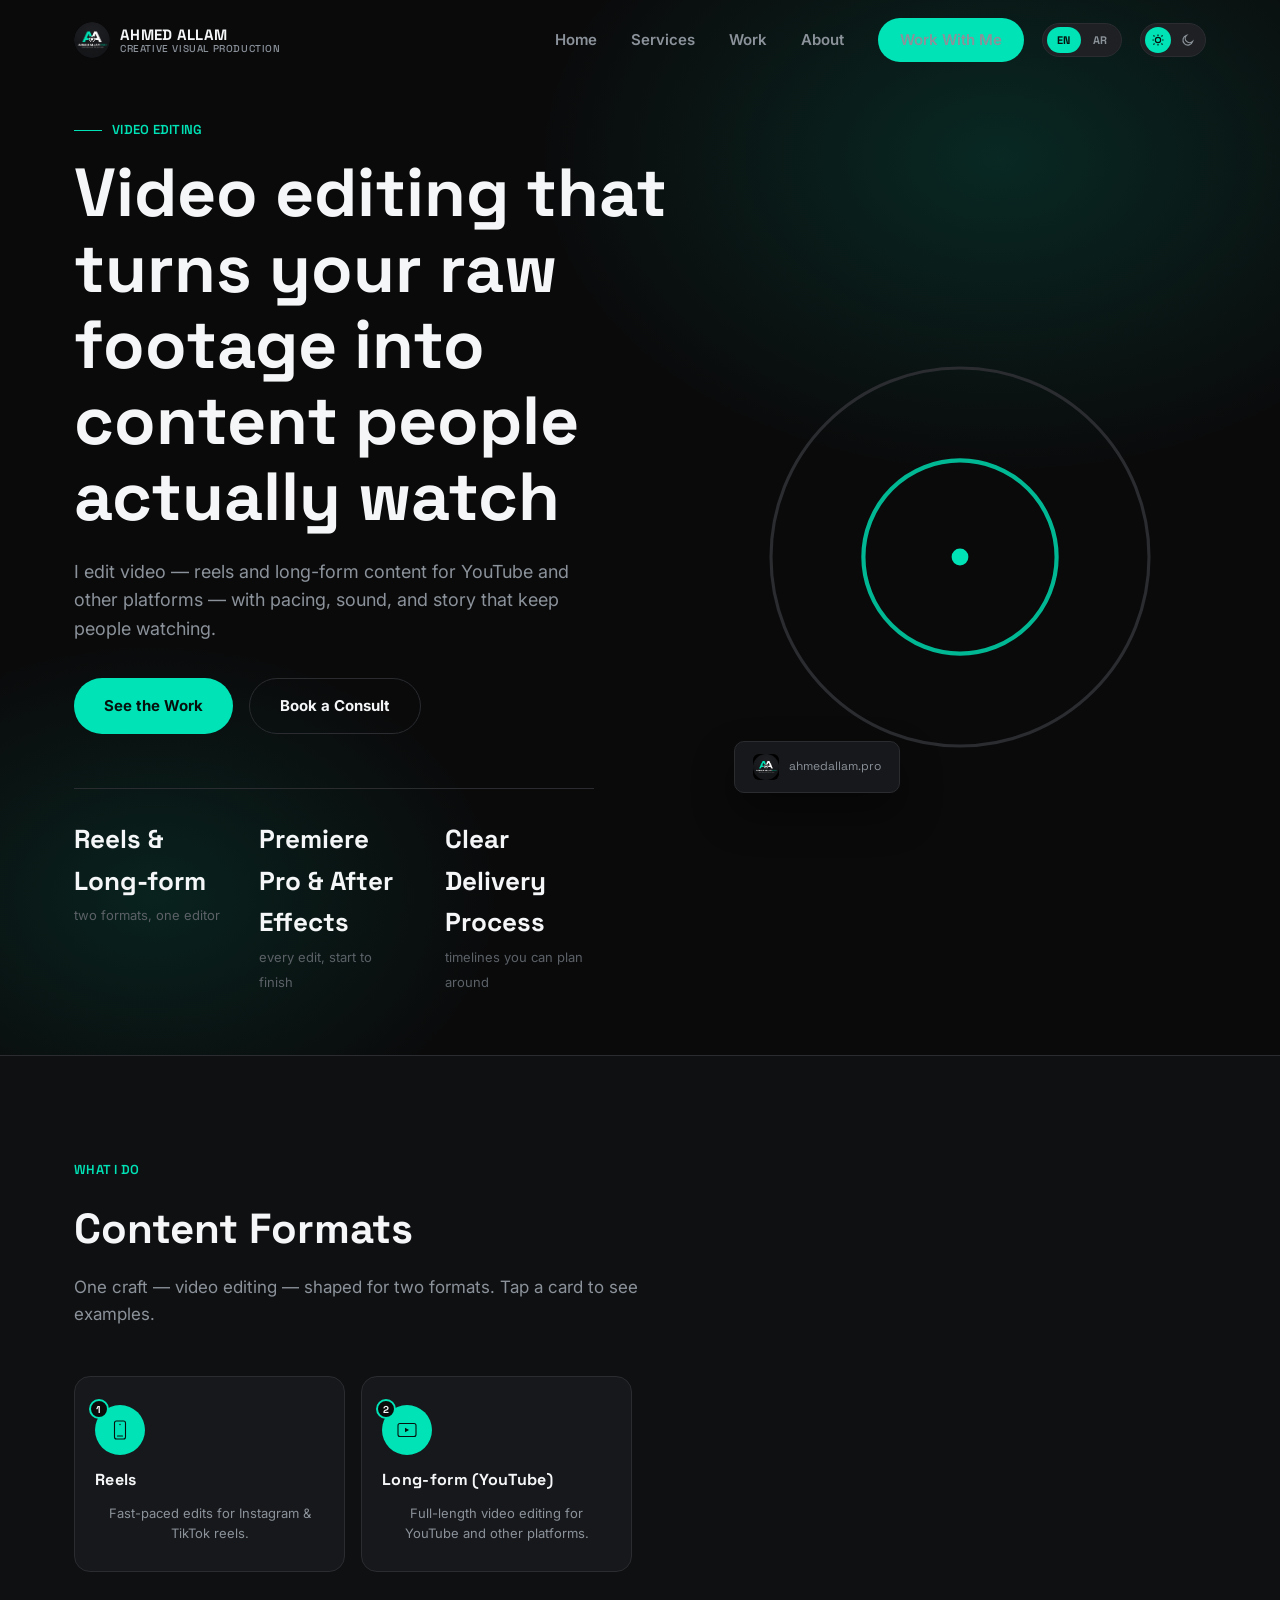
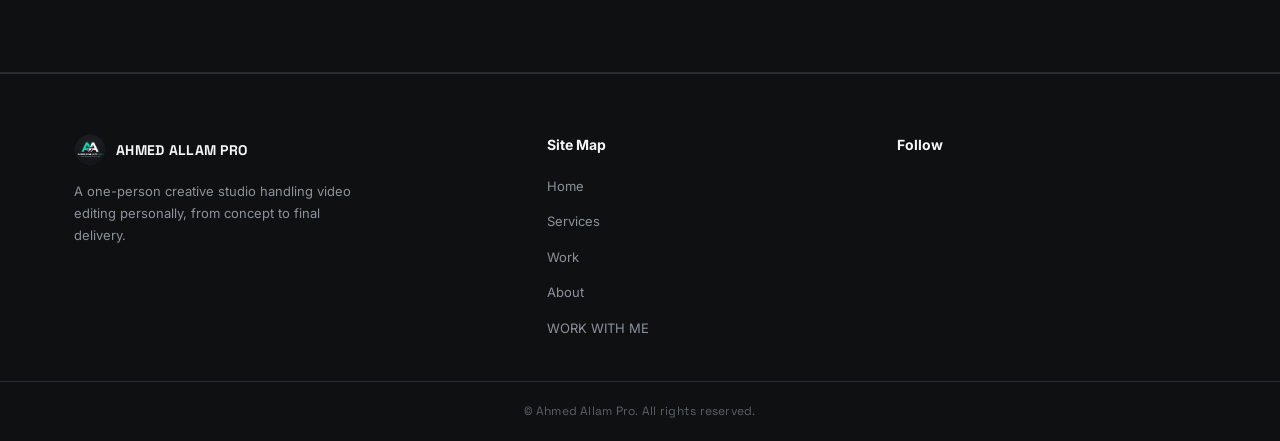
==== commit fff097de: "Add files via upload" ====
--- a/index.html
+++ b/index.html
@@ -3,48 +3,49 @@
 <head>
 <meta charset="UTF-8">
 <meta name="viewport" content="width=device-width, initial-scale=1.0">
-<title>Ahmed Allam Pro — Video Editing & Photography</title>
-<meta name="description" content="Ahmed Allam Pro — reels, real estate videos, podcasts, gaming content, product and ad photography.">
-<meta property="og:title" content="Ahmed Allam Pro — Video Editing & Photography">
-<meta property="og:description" content="Ahmed Allam Pro — reels, real estate videos, podcasts, gaming content, product and ad photography.">
+<title>Ahmed Allam Pro — Video Editing</title>
+<meta name="description" content="Ahmed Allam Pro — video editing for reels and long-form content, in Premiere Pro and After Effects.">
+<meta property="og:title" content="Ahmed Allam Pro — Video Editing">
+<meta property="og:description" content="Ahmed Allam Pro — video editing for reels and long-form content, in Premiere Pro and After Effects.">
 <meta property="og:image" content="[data-uri]">
 <meta property="og:type" content="website">
 <meta property="og:url" content="https://ahmedallam.pro">
 <meta name="twitter:card" content="summary_large_image">
 <link rel="icon" href="[data-uri]">
-<script>try{var t=localStorage.getItem("theme");if(t==="light")document.documentElement.setAttribute("data-theme","light");}catch(e){}</script>
+<script>try{var t=localStorage.getItem("theme");if(t==="light")document.documentElement.setAttribute("data-theme","light");var l=localStorage.getItem("lang");if(l==="ar"){document.documentElement.setAttribute("lang","ar");document.documentElement.setAttribute("dir","rtl");}}catch(e){}</script>
 <style>
 
 /* =====================================================================
    AHMED ALLAM PRO — Creative Visual Production
    ===================================================================== */
 
-@import url('https://fonts.googleapis.com/css2?family=Inter:wght@400;500;600;700;800&family=Space+Grotesk:wght@500;600;700;800&display=swap');
+@import url('https://fonts.googleapis.com/css2?family=Inter:wght@400;500;600;700;800&family=Space+Grotesk:wght@500;600;700;800&family=Cairo:wght@400;500;600;700;800&display=swap');
 
 :root {
-  --bg: #0b1526;
-  --bg-soft: #0f1d33;
-  --surface: #13233d;
-  --surface-2: #1a2f4d;
-  --border: #24395a;
-  --teal: #3b82f6;
-  --teal-dim: rgba(59, 130, 246, 0.16);
-  --amber: #ffb800;
-  --amber-dim: rgba(255, 184, 0, 0.14);
-  --white: #eef2f8;
-  --muted: #93a2bb;
-  --muted-2: #5f7290;
-
-  --header-bg: rgba(11, 21, 38, 0.85);
-  --mobile-menu-bg: rgba(11, 21, 38, 0.97);
-  --modal-backdrop: rgba(7, 13, 24, 0.9);
-  --badge-bg: rgba(11, 21, 38, 0.75);
-  --navbtn-bg: rgba(11, 21, 38, 0.65);
+  --bg: #0a0a0b;
+  --bg-soft: #0f1012;
+  --surface: #17181b;
+  --surface-2: #1e2023;
+  --border: #2a2c30;
+  --teal: #00e3b6;
+  --teal-dim: rgba(0, 227, 182, 0.14);
+  --amber: #00b894;
+  --amber-dim: rgba(0, 184, 148, 0.14);
+  --white: #f4f6f7;
+  --muted: #8b929a;
+  --muted-2: #5b6167;
+
+  --header-bg: rgba(10, 10, 11, 0.85);
+  --mobile-menu-bg: rgba(10, 10, 11, 0.97);
+  --modal-backdrop: rgba(6, 6, 7, 0.9);
+  --badge-bg: rgba(10, 10, 11, 0.75);
+  --navbtn-bg: rgba(10, 10, 11, 0.65);
   --shadow-soft: rgba(0, 0, 0, 0.15);
   --shadow-strong: rgba(0, 0, 0, 0.4);
-  --on-accent: #ffffff;
+  --on-accent: #06110d;
 
   --font-ar: 'Inter', 'Segoe UI', sans-serif;
+  --font-cairo: 'Cairo', 'Segoe UI', sans-serif;
   --font-en: 'Space Grotesk', sans-serif;
 
   --container: 1180px;
@@ -53,16 +54,16 @@
 }
 
 :root[data-theme="light"] {
-  --bg: #f4f7fb;
-  --bg-soft: #eaf0fa;
+  --bg: #f6f7f8;
+  --bg-soft: #eef0f2;
   --surface: #ffffff;
-  --surface-2: #f2f6fc;
-  --border: #dbe3f0;
-  --teal-dim: rgba(47, 111, 237, 0.10);
-  --amber-dim: rgba(255, 158, 0, 0.12);
-  --white: #101828;
-  --muted: #5b6478;
-  --muted-2: #8993a8;
+  --surface-2: #f2f3f5;
+  --border: #e1e4e8;
+  --teal-dim: rgba(0, 200, 160, 0.12);
+  --amber-dim: rgba(0, 150, 120, 0.12);
+  --white: #14161a;
+  --muted: #5b6167;
+  --muted-2: #8b929a;
 
   --header-bg: rgba(255, 255, 255, 0.85);
   --mobile-menu-bg: rgba(255, 255, 255, 0.97);
@@ -81,11 +82,16 @@
   background: var(--bg);
   color: var(--white);
   font-family: var(--font-ar);
-  direction: ltr;
+  direction: inherit;
   line-height: 1.6;
   overflow-x: hidden;
   transition: background-color 0.25s ease, color 0.25s ease;
 }
+
+html[dir="rtl"] body { font-family: var(--font-cairo); }
+html[dir="rtl"] h1, html[dir="rtl"] h2, html[dir="rtl"] h3, html[dir="rtl"] .step-num,
+html[dir="rtl"] .brand-text, html[dir="rtl"] .eyebrow, html[dir="rtl"] .cat-en,
+html[dir="rtl"] .en { font-family: var(--font-cairo); }
 
 img { max-width: 100%; display: block; }
 
@@ -264,6 +270,33 @@
 .theme-toggle span svg { width: 14px; height: 14px; }
 .theme-toggle .tt-sun.is-active { background: var(--teal); color: var(--on-accent); }
 .theme-toggle .tt-moon.is-active { background: var(--teal); color: var(--on-accent); }
+
+.lang-toggle {
+  height: 34px;
+  padding: 0 4px;
+  border-radius: 999px;
+  border: 1px solid var(--border);
+  background: var(--surface-2);
+  display: flex;
+  align-items: center;
+  gap: 2px;
+  flex-shrink: 0;
+  transition: border-color 0.2s ease;
+}
+.lang-toggle:hover { border-color: var(--teal); }
+.lang-toggle span {
+  height: 26px;
+  padding: 0 10px;
+  border-radius: 999px;
+  display: flex;
+  align-items: center;
+  justify-content: center;
+  font-size: 11px;
+  font-weight: 700;
+  color: var(--muted);
+  transition: background 0.2s ease, color 0.2s ease;
+}
+.lang-toggle span.is-active { background: var(--teal); color: var(--on-accent); }
 
 .nav-toggle {
   display: none;
@@ -416,7 +449,7 @@
 .hero-logo-badge {
   position: absolute;
   bottom: -6%;
-  left: -4%;
+  inset-inline-start: -4%;
   background: var(--surface);
   border: 1px solid var(--border);
   border-radius: var(--radius-sm);
@@ -494,7 +527,6 @@
   flex-direction: column;
   align-items: flex-start;
   gap: 14px;
-  text-align: right;
   transition: transform 0.25s ease, border-color 0.25s ease, background 0.25s ease;
 }
 
@@ -515,7 +547,7 @@
 .cat-icon svg { width: 24px; height: 24px; }
 .cat-num {
   position: absolute;
-  top: -6px; left: -6px;
+  top: -6px; inset-inline-start: -6px;
   width: 20px; height: 20px;
   border-radius: 50%;
   background: var(--bg);
@@ -671,7 +703,7 @@
   position: absolute;
   width: 340px; height: 340px;
   background: radial-gradient(circle, var(--teal-dim), transparent 70%);
-  top: -120px; right: -80px;
+  top: -120px; inset-inline-end: -80px;
 }
 .contact-box h2 {
   font-size: clamp(28px, 4.4vw, 46px);
@@ -791,7 +823,7 @@
 .gallery-badge {
   position: absolute;
   bottom: 10px;
-  right: 10px;
+  inset-inline-end: 10px;
   background: var(--badge-bg);
   border: 1px solid var(--border);
   color: var(--white);
@@ -878,7 +910,7 @@
   content: '';
   position: absolute;
   top: 40px;
-  left: -20px;
+  inset-inline-start: -20px;
   width: 20px;
   height: 1px;
   background: var(--border);
@@ -972,7 +1004,6 @@
   display: grid;
   grid-template-columns: 1.1fr 0.9fr;
   gap: 20px;
-  text-align: right;
   margin-top: 40px;
 }
 
@@ -1051,7 +1082,6 @@
   border-radius: var(--radius);
   padding: 32px;
   margin-top: 24px;
-  text-align: left;
 }
 .contact-form-card h3 { font-size: 18px; font-weight: 700; margin: 0 0 20px; }
 .contact-form { display: flex; flex-direction: column; gap: 14px; max-width: 480px; }
@@ -1080,17 +1110,22 @@
   <div class="wrap nav-inner">
     <a href="index.html" class="brand">
       <img src="[data-uri]